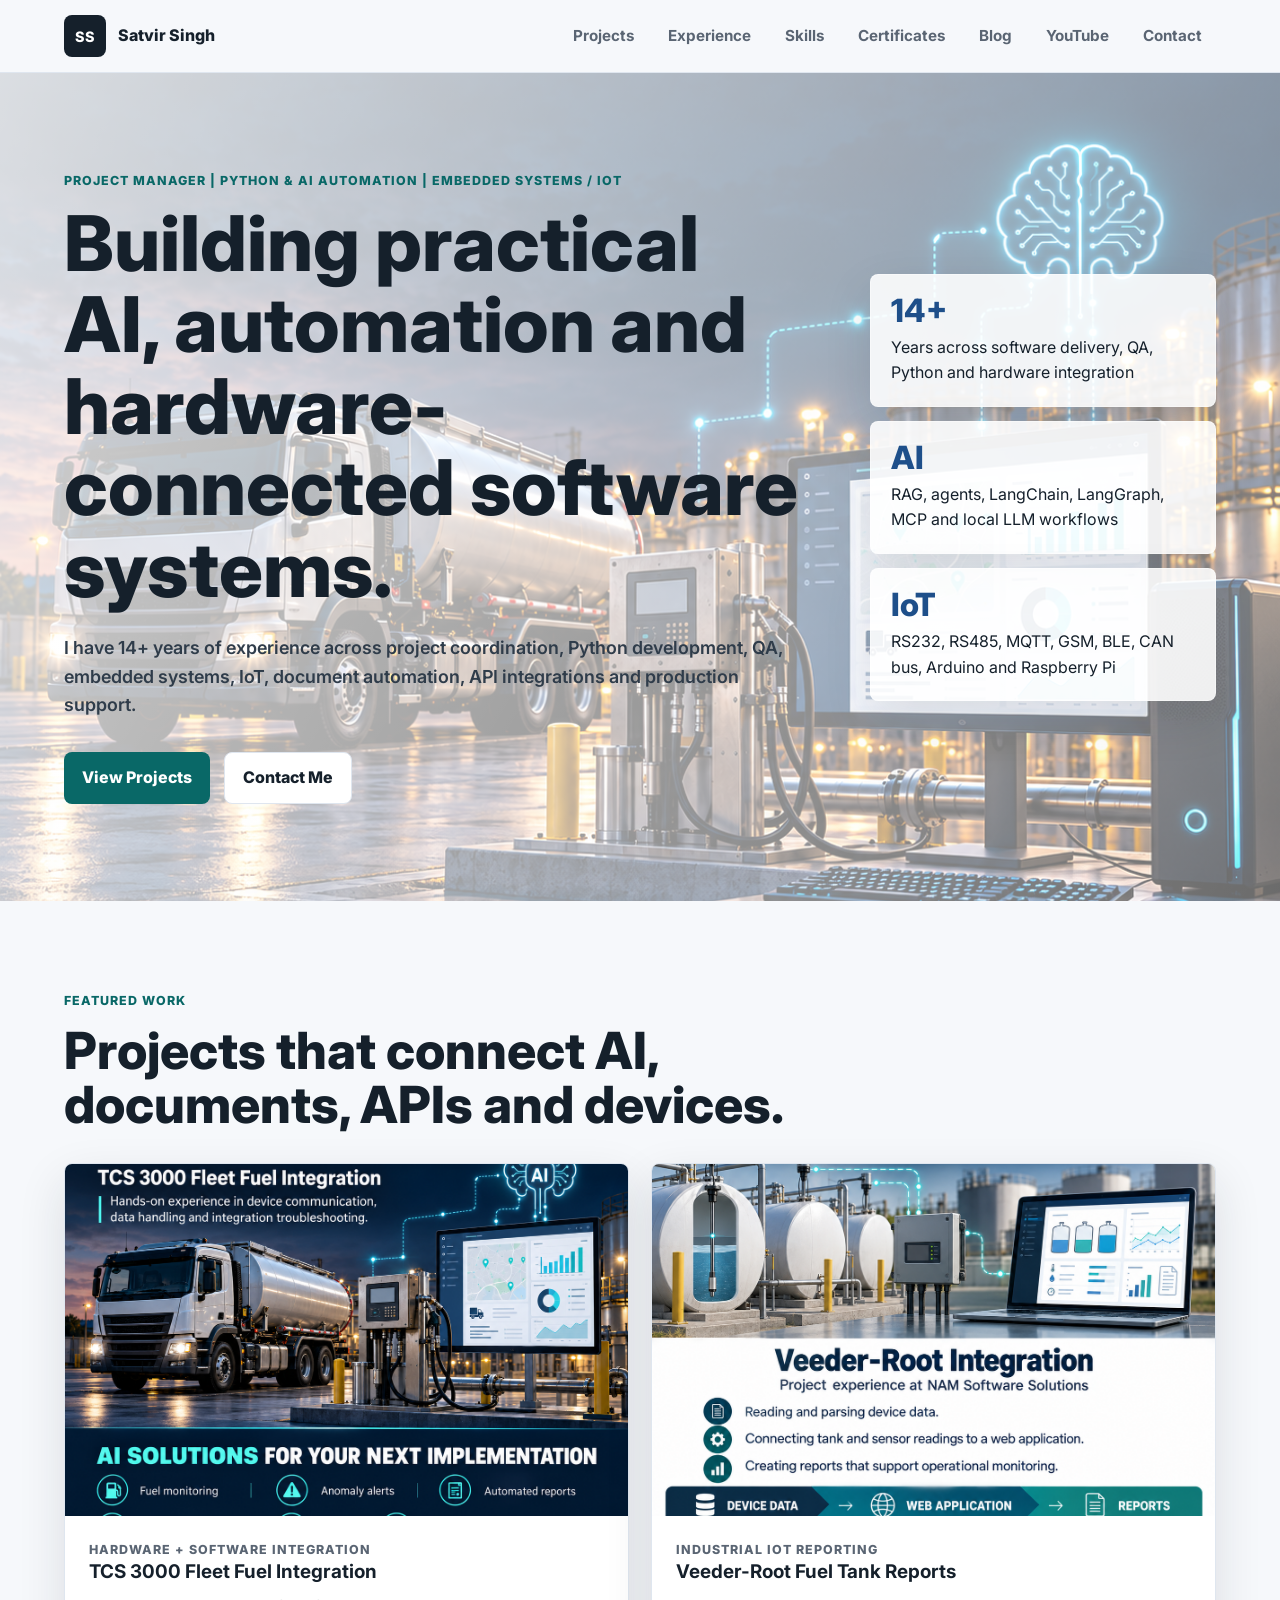
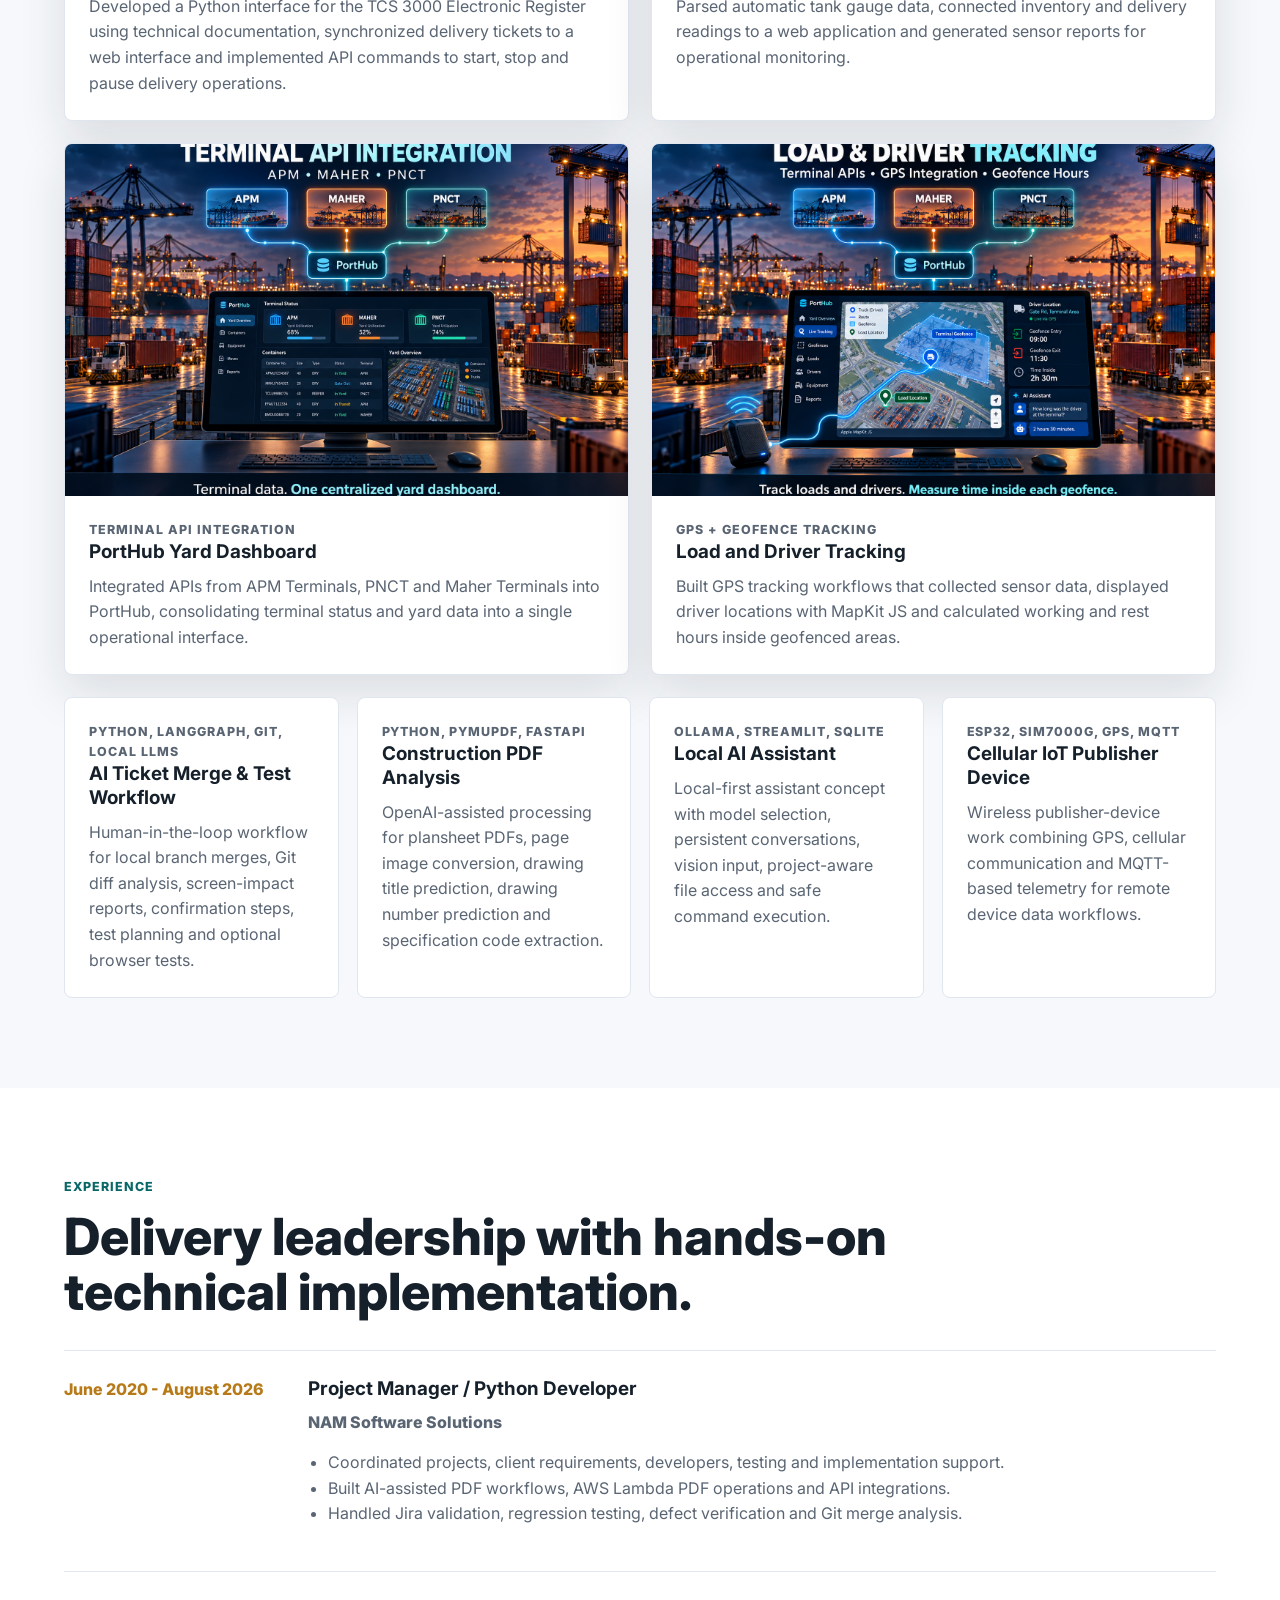
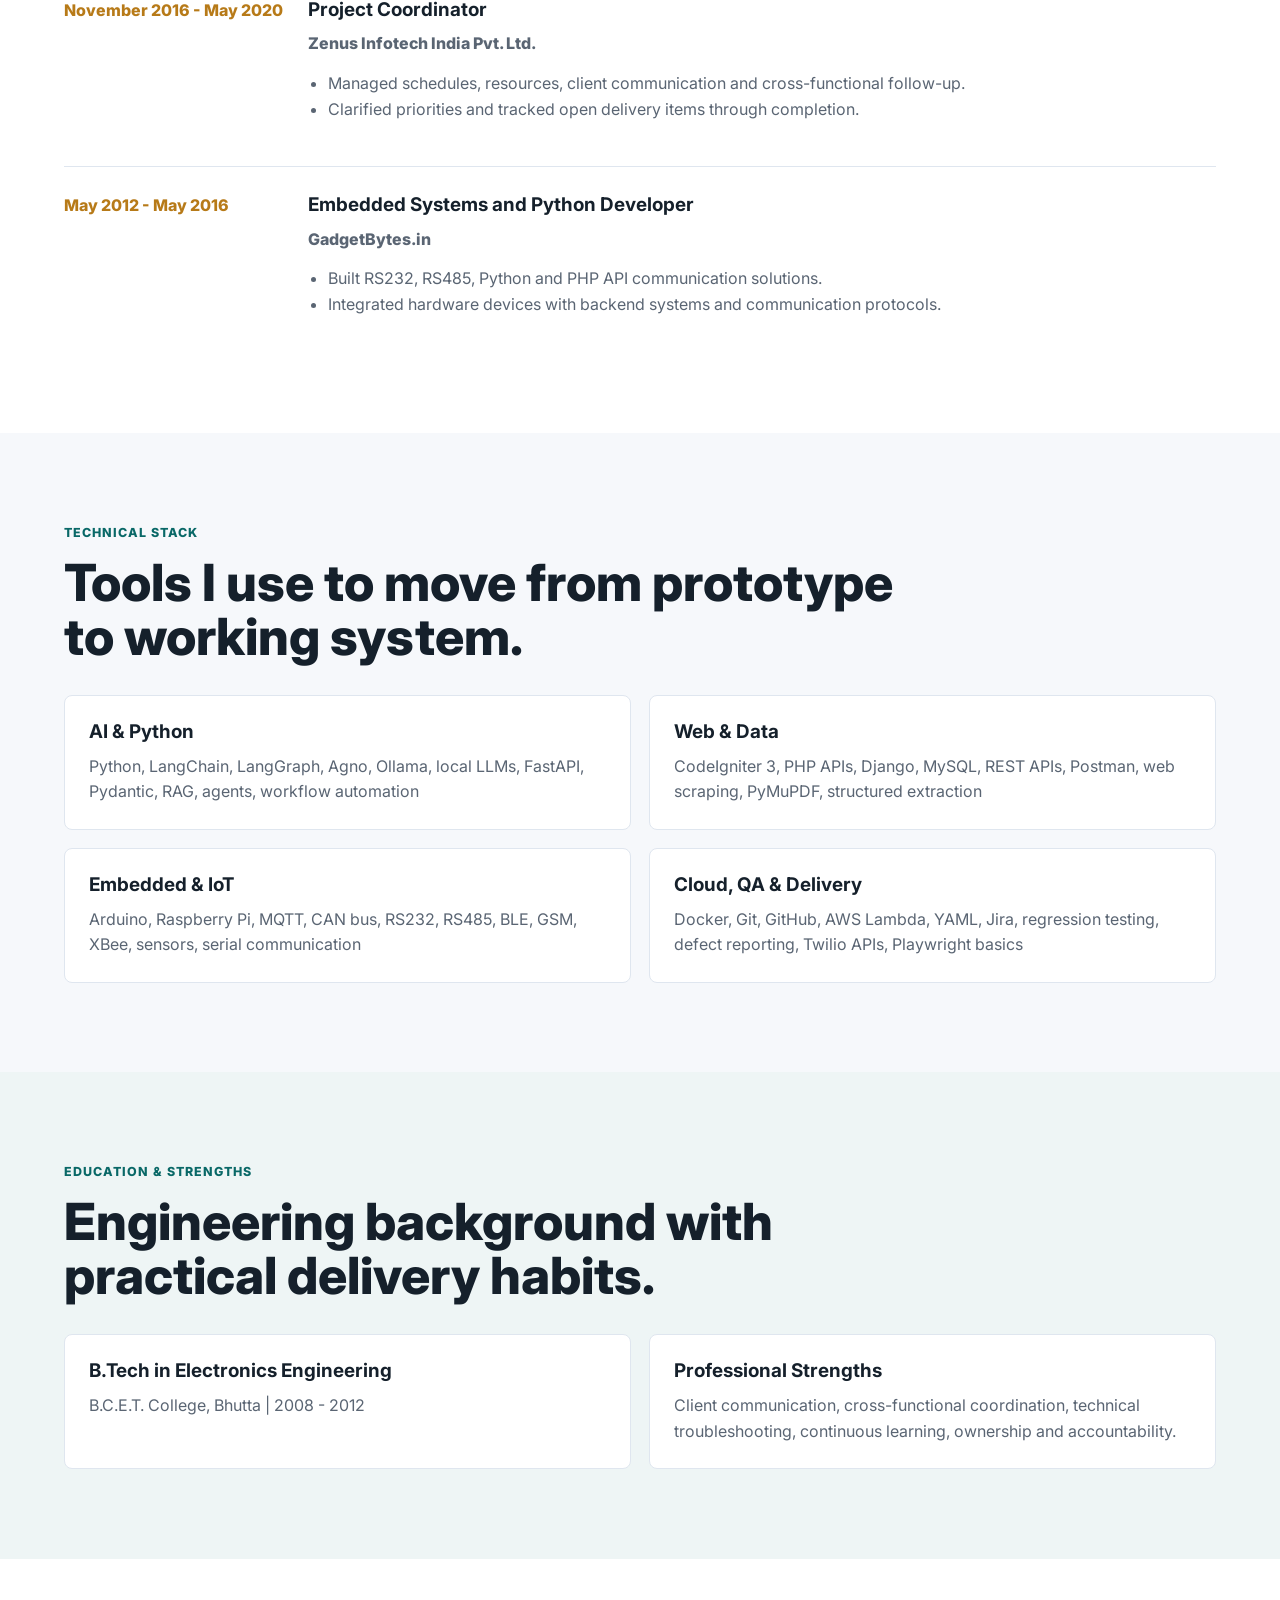
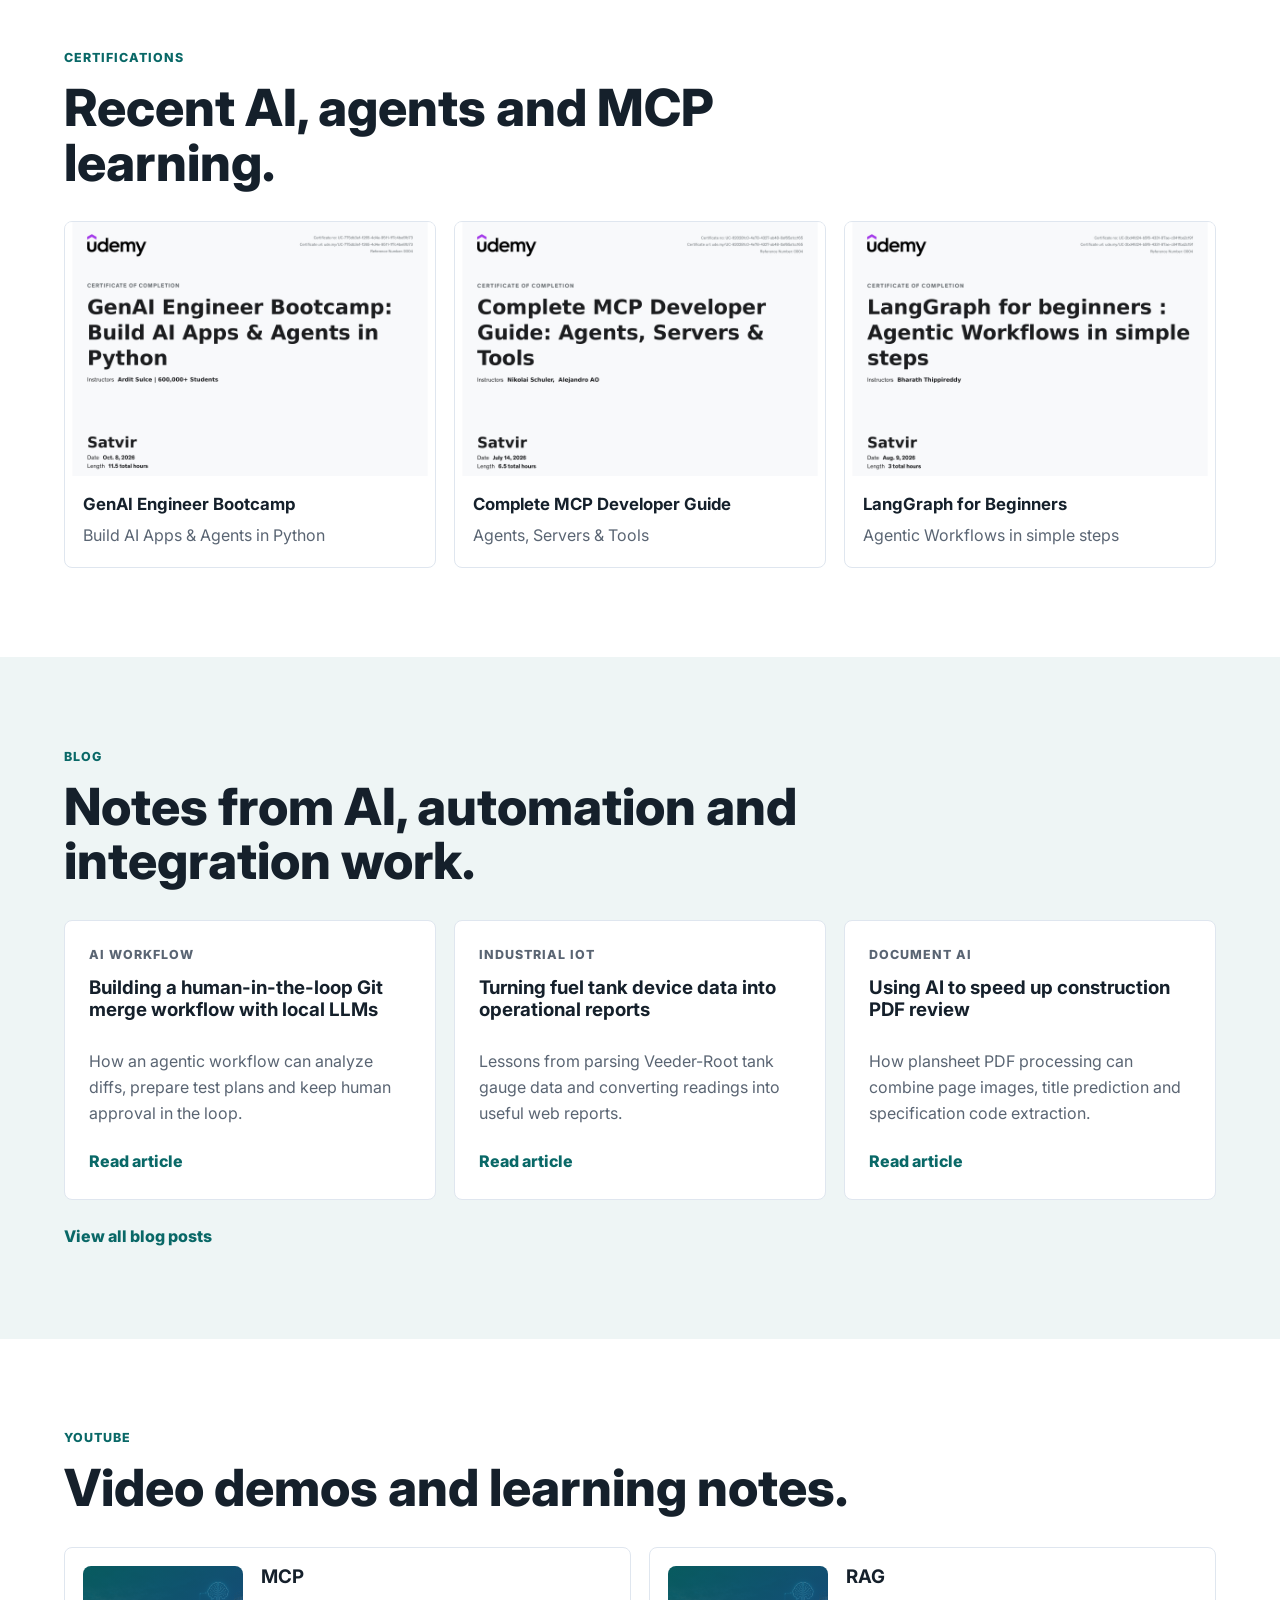
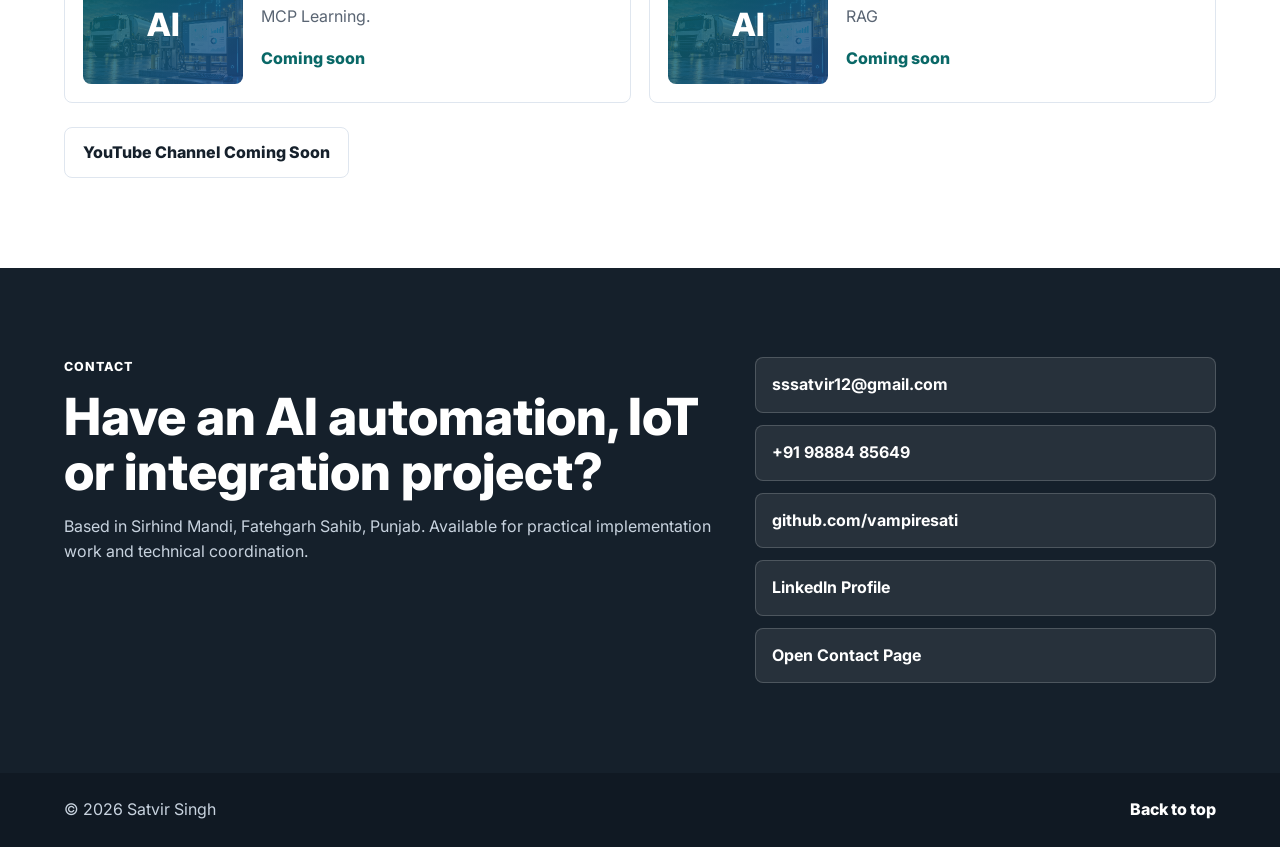
==== portfolio/index.html @ 60f808ca "Add dedicated contact page" ====
<!doctype html>
<html lang="en">
  <head>
    <meta charset="utf-8">
    <meta name="viewport" content="width=device-width, initial-scale=1">
    <meta name="description" content="Satvir Singh portfolio - Python, AI automation, embedded systems, IoT, RAG, agents and project delivery.">
    <title>Satvir Singh | Python, AI Automation & IoT</title>
    <link rel="preconnect" href="https://fonts.googleapis.com">
    <link rel="preconnect" href="https://fonts.gstatic.com" crossorigin>
    <link href="https://fonts.googleapis.com/css2?family=Inter:wght@400;500;600;700;800&display=swap" rel="stylesheet">
    <link rel="stylesheet" href="styles.css">
  </head>
  <body>
    <header class="site-header">
      <a class="brand" href="#top" aria-label="Satvir Singh home">
        <span class="brand-mark">SS</span>
        <span>Satvir Singh</span>
      </a>
      <button class="menu-button" type="button" aria-label="Open navigation" aria-expanded="false">
        <span></span>
        <span></span>
        <span></span>
      </button>
      <nav class="site-nav" aria-label="Primary navigation">
        <a href="#projects">Projects</a>
        <a href="#experience">Experience</a>
        <a href="#skills">Skills</a>
        <a href="#certificates">Certificates</a>
        <a href="#blog">Blog</a>
        <a href="#youtube">YouTube</a>
        <a href="contact/">Contact</a>
      </nav>
    </header>

    <main id="top">
      <section class="hero">
        <div class="hero-content">
          <p class="eyebrow">Project Manager | Python & AI Automation | Embedded Systems / IoT</p>
          <h1>Building practical AI, automation and hardware-connected software systems.</h1>
          <p class="hero-copy">
            I have 14+ years of experience across project coordination, Python development,
            QA, embedded systems, IoT, document automation, API integrations and production support.
          </p>
          <div class="hero-actions">
            <a class="button primary" href="#projects">View Projects</a>
            <a class="button secondary" href="contact/">Contact Me</a>
          </div>
        </div>
        <aside class="hero-panel" aria-label="Profile highlights">
          <div>
            <span class="metric">14+</span>
            <span>Years across software delivery, QA, Python and hardware integration</span>
          </div>
          <div>
            <span class="metric">AI</span>
            <span>RAG, agents, LangChain, LangGraph, MCP and local LLM workflows</span>
          </div>
          <div>
            <span class="metric">IoT</span>
            <span>RS232, RS485, MQTT, GSM, BLE, CAN bus, Arduino and Raspberry Pi</span>
          </div>
        </aside>
      </section>

      <section class="section" id="projects">
        <div class="section-heading">
          <p class="eyebrow">Featured Work</p>
          <h2>Projects that connect AI, documents, APIs and devices.</h2>
        </div>

        <div class="project-showcase">
          <article class="project-feature">
            <img src="../2118e1c7-e6ed-42b6-a9b7-cc263b6e3d0d.png" alt="Fuel truck, TCS 3000 device and AI dashboard">
            <div class="project-body">
              <p class="tag">Hardware + Software Integration</p>
              <h3>TCS 3000 Fleet Fuel Integration</h3>
              <p>
                Developed a Python interface for the TCS 3000 Electronic Register using technical
                documentation, synchronized delivery tickets to a web interface and implemented
                API commands to start, stop and pause delivery operations.
              </p>
            </div>
          </article>

          <article class="project-feature">
            <img src="../Fuel%20Tank%20Data%20to%20Reports.png" alt="Fuel tank reporting dashboard">
            <div class="project-body">
              <p class="tag">Industrial IoT Reporting</p>
              <h3>Veeder-Root Fuel Tank Reports</h3>
              <p>
                Parsed automatic tank gauge data, connected inventory and delivery readings to a web
                application and generated sensor reports for operational monitoring.
              </p>
            </div>
          </article>

          <article class="project-feature">
            <img src="../yardimplementation.png" alt="PortHub terminal API integration dashboard">
            <div class="project-body">
              <p class="tag">Terminal API Integration</p>
              <h3>PortHub Yard Dashboard</h3>
              <p>
                Integrated APIs from APM Terminals, PNCT and Maher Terminals into PortHub,
                consolidating terminal status and yard data into a single operational interface.
              </p>
            </div>
          </article>

          <article class="project-feature">
            <img src="../GPS%20and%20geofence%20tracking.png" alt="Load and driver GPS geofence tracking dashboard">
            <div class="project-body">
              <p class="tag">GPS + Geofence Tracking</p>
              <h3>Load and Driver Tracking</h3>
              <p>
                Built GPS tracking workflows that collected sensor data, displayed driver locations
                with MapKit JS and calculated working and rest hours inside geofenced areas.
              </p>
            </div>
          </article>
        </div>

        <div class="project-grid">
          <article class="project-card">
            <p class="tag">Python, LangGraph, Git, local LLMs</p>
            <h3>AI Ticket Merge & Test Workflow</h3>
            <p>
              Human-in-the-loop workflow for local branch merges, Git diff analysis, screen-impact
              reports, confirmation steps, test planning and optional browser tests.
            </p>
          </article>
          <article class="project-card">
            <p class="tag">Python, PyMuPDF, FastAPI</p>
            <h3>Construction PDF Analysis</h3>
            <p>
              OpenAI-assisted processing for plansheet PDFs, page image conversion, drawing title
              prediction, drawing number prediction and specification code extraction.
            </p>
          </article>
          <article class="project-card">
            <p class="tag">Ollama, Streamlit, SQLite</p>
            <h3>Local AI Assistant</h3>
            <p>
              Local-first assistant concept with model selection, persistent conversations,
              vision input, project-aware file access and safe command execution.
            </p>
          </article>
          <article class="project-card">
            <p class="tag">ESP32, SIM7000G, GPS, MQTT</p>
            <h3>Cellular IoT Publisher Device</h3>
            <p>
              Wireless publisher-device work combining GPS, cellular communication and MQTT-based
              telemetry for remote device data workflows.
            </p>
          </article>
        </div>
      </section>

      <section class="section split-section" id="experience">
        <div class="section-heading">
          <p class="eyebrow">Experience</p>
          <h2>Delivery leadership with hands-on technical implementation.</h2>
        </div>
        <div class="timeline">
          <article class="timeline-item">
            <div class="timeline-date">June 2020 - August 2026</div>
            <div>
              <h3>Project Manager / Python Developer</h3>
              <p class="company">NAM Software Solutions</p>
              <ul>
                <li>Coordinated projects, client requirements, developers, testing and implementation support.</li>
                <li>Built AI-assisted PDF workflows, AWS Lambda PDF operations and API integrations.</li>
                <li>Handled Jira validation, regression testing, defect verification and Git merge analysis.</li>
              </ul>
            </div>
          </article>
          <article class="timeline-item">
            <div class="timeline-date">November 2016 - May 2020</div>
            <div>
              <h3>Project Coordinator</h3>
              <p class="company">Zenus Infotech India Pvt. Ltd.</p>
              <ul>
                <li>Managed schedules, resources, client communication and cross-functional follow-up.</li>
                <li>Clarified priorities and tracked open delivery items through completion.</li>
              </ul>
            </div>
          </article>
          <article class="timeline-item">
            <div class="timeline-date">May 2012 - May 2016</div>
            <div>
              <h3>Embedded Systems and Python Developer</h3>
              <p class="company">GadgetBytes.in</p>
              <ul>
                <li>Built RS232, RS485, Python and PHP API communication solutions.</li>
                <li>Integrated hardware devices with backend systems and communication protocols.</li>
              </ul>
            </div>
          </article>
        </div>
      </section>

      <section class="section" id="skills">
        <div class="section-heading">
          <p class="eyebrow">Technical Stack</p>
          <h2>Tools I use to move from prototype to working system.</h2>
        </div>
        <div class="skills-grid">
          <div class="skill-group">
            <h3>AI & Python</h3>
            <p>Python, LangChain, LangGraph, Agno, Ollama, local LLMs, FastAPI, Pydantic, RAG, agents, workflow automation</p>
          </div>
          <div class="skill-group">
            <h3>Web & Data</h3>
            <p>CodeIgniter 3, PHP APIs, Django, MySQL, REST APIs, Postman, web scraping, PyMuPDF, structured extraction</p>
          </div>
          <div class="skill-group">
            <h3>Embedded & IoT</h3>
            <p>Arduino, Raspberry Pi, MQTT, CAN bus, RS232, RS485, BLE, GSM, XBee, sensors, serial communication</p>
          </div>
          <div class="skill-group">
            <h3>Cloud, QA & Delivery</h3>
            <p>Docker, Git, GitHub, AWS Lambda, YAML, Jira, regression testing, defect reporting, Twilio APIs, Playwright basics</p>
          </div>
        </div>
      </section>

      <section class="section education-section">
        <div class="section-heading">
          <p class="eyebrow">Education & Strengths</p>
          <h2>Engineering background with practical delivery habits.</h2>
        </div>
        <div class="education-grid">
          <article>
            <h3>B.Tech in Electronics Engineering</h3>
            <p>B.C.E.T. College, Bhutta | 2008 - 2012</p>
          </article>
          <article>
            <h3>Professional Strengths</h3>
            <p>Client communication, cross-functional coordination, technical troubleshooting, continuous learning, ownership and accountability.</p>
          </article>
        </div>
      </section>

      <section class="section certificates-section" id="certificates">
        <div class="section-heading">
          <p class="eyebrow">Certifications</p>
          <h2>Recent AI, agents and MCP learning.</h2>
        </div>
        <div class="certificate-grid">
          <article class="certificate-card">
            <a href="../mycertificates/UC-775db3ef-1265-4d4e-9511-1f7c4be6fb73.pdf" target="_blank" rel="noreferrer">
              <img src="../mycertificates/UC-775db3ef-1265-4d4e-9511-1f7c4be6fb73.jpg" alt="Udemy certificate for GenAI Engineer Bootcamp">
            </a>
            <div>
              <h3>GenAI Engineer Bootcamp</h3>
              <p>Build AI Apps & Agents in Python</p>
            </div>
          </article>
          <article class="certificate-card">
            <a href="../mycertificates/UC-620281c0-4e78-4327-ab48-0af65a1cc165.pdf" target="_blank" rel="noreferrer">
              <img src="../mycertificates/UC-620281c0-4e78-4327-ab48-0af65a1cc165.jpg" alt="Udemy certificate for Complete MCP Developer Guide">
            </a>
            <div>
              <h3>Complete MCP Developer Guide</h3>
              <p>Agents, Servers & Tools</p>
            </div>
          </article>
          <article class="certificate-card">
            <a href="../mycertificates/UC-2bd4fd24-b5f6-4331-87ae-c8411ba2c19f.pdf" target="_blank" rel="noreferrer">
              <img src="../mycertificates/UC-2bd4fd24-b5f6-4331-87ae-c8411ba2c19f.jpg" alt="Udemy certificate for LangGraph beginners">
            </a>
            <div>
              <h3>LangGraph for Beginners</h3>
              <p>Agentic Workflows in simple steps</p>
            </div>
          </article>
        </div>
      </section>

      <section class="section blog-section" id="blog">
        <div class="section-heading">
          <p class="eyebrow">Blog</p>
          <h2>Notes from AI, automation and integration work.</h2>
        </div>
        <div class="blog-grid">
          <article class="blog-card">
            <p class="tag">AI Workflow</p>
            <h3>Building a human-in-the-loop Git merge workflow with local LLMs</h3>
            <p>How an agentic workflow can analyze diffs, prepare test plans and keep human approval in the loop.</p>
            <a href="blog/posts/ai-ticket-merge-workflow.html">Read article</a>
          </article>
          <article class="blog-card">
            <p class="tag">Industrial IoT</p>
            <h3>Turning fuel tank device data into operational reports</h3>
            <p>Lessons from parsing Veeder-Root tank gauge data and converting readings into useful web reports.</p>
            <a href="blog/posts/fuel-tank-data-reports.html">Read article</a>
          </article>
          <article class="blog-card">
            <p class="tag">Document AI</p>
            <h3>Using AI to speed up construction PDF review</h3>
            <p>How plansheet PDF processing can combine page images, title prediction and specification code extraction.</p>
            <a href="blog/posts/construction-pdf-analysis.html">Read article</a>
          </article>
        </div>
        <a class="text-link" href="blog/">View all blog posts</a>
      </section>

      <section class="section youtube-section" id="youtube">
        <div class="section-heading">
          <p class="eyebrow">YouTube</p>
          <h2>Video demos and learning notes.</h2>
        </div>
        <div class="video-grid">
          <article class="video-card">
            <div class="video-thumb">
              <span>AI</span>
            </div>
            <div>
              <h3>MCP</h3>
              <p>MCP Learning.</p>
              <a href="#" aria-label="Video link coming soon">Coming soon</a>
            </div>
          </article>
          <article class="video-card">
            <div class="video-thumb">
              <span>AI</span>
            </div>
            <div>
              <h3>RAG</h3>
              <p>RAG </p>
              <a href="#" aria-label="Video link coming soon">Coming soon</a>
            </div>
          </article>
        </div>
        <a class="button secondary channel-button" href="#" aria-label="YouTube channel link coming soon">YouTube Channel Coming Soon</a>
      </section>

      <section class="contact-section" id="contact">
        <div>
          <p class="eyebrow">Contact</p>
          <h2>Have an AI automation, IoT or integration project?</h2>
          <p>Based in Sirhind Mandi, Fatehgarh Sahib, Punjab. Available for practical implementation work and technical coordination.</p>
        </div>
        <div class="contact-links">
          <a href="mailto:sssatvir12@gmail.com">sssatvir12@gmail.com</a>
          <a href="tel:+919888485649">+91 98884 85649</a>
          <a href="https://github.com/vampiresati" target="_blank" rel="noreferrer">github.com/vampiresati</a>
          <a href="https://www.linkedin.com/in/satvir-singh-95101222a" target="_blank" rel="noreferrer">LinkedIn Profile</a>
          <a href="contact/">Open Contact Page</a>
        </div>
      </section>
    </main>

    <footer class="site-footer">
      <span>© 2026 Satvir Singh</span>
      <a href="#top">Back to top</a>
    </footer>

    <script src="script.js"></script>
  </body>
</html>
---- portfolio/styles.css ----
:root {
  color-scheme: light;
  --ink: #15202b;
  --muted: #5a6573;
  --line: #dfe6ef;
  --paper: #f6f8fb;
  --white: #ffffff;
  --teal: #0f8f8c;
  --teal-dark: #096867;
  --gold: #b77a18;
  --blue: #1e4f8a;
  --shadow: 0 18px 48px rgba(21, 32, 43, 0.12);
}

* {
  box-sizing: border-box;
}

html {
  scroll-behavior: smooth;
}

body {
  margin: 0;
  background: var(--paper);
  color: var(--ink);
  font-family: Inter, system-ui, -apple-system, BlinkMacSystemFont, "Segoe UI", sans-serif;
  line-height: 1.6;
}

a {
  color: inherit;
}

img {
  display: block;
  max-width: 100%;
}

.site-header {
  position: sticky;
  top: 0;
  z-index: 10;
  display: flex;
  align-items: center;
  justify-content: space-between;
  gap: 24px;
  min-height: 72px;
  padding: 14px clamp(20px, 5vw, 72px);
  background: rgba(246, 248, 251, 0.94);
  border-bottom: 1px solid var(--line);
  backdrop-filter: blur(16px);
}

.brand {
  display: inline-flex;
  align-items: center;
  gap: 12px;
  color: var(--ink);
  font-weight: 800;
  text-decoration: none;
}

.brand-mark {
  display: grid;
  width: 42px;
  height: 42px;
  place-items: center;
  border-radius: 8px;
  background: var(--ink);
  color: var(--white);
  font-size: 0.9rem;
  letter-spacing: 0;
}

.site-nav {
  display: flex;
  align-items: center;
  gap: 6px;
}

.site-nav a {
  padding: 10px 14px;
  border-radius: 7px;
  color: var(--muted);
  font-size: 0.95rem;
  font-weight: 700;
  text-decoration: none;
}

.site-nav a:hover,
.site-nav a:focus-visible {
  background: var(--white);
  color: var(--teal-dark);
  outline: none;
}

.menu-button {
  display: none;
  width: 42px;
  height: 42px;
  border: 1px solid var(--line);
  border-radius: 8px;
  background: var(--white);
}

.menu-button span {
  display: block;
  width: 18px;
  height: 2px;
  margin: 4px auto;
  background: var(--ink);
}

.hero {
  display: grid;
  grid-template-columns: minmax(0, 1.5fr) minmax(300px, 0.7fr);
  gap: clamp(28px, 5vw, 72px);
  align-items: center;
  min-height: calc(100vh - 72px);
  padding: clamp(44px, 8vw, 92px) clamp(20px, 5vw, 72px);
  background:
    linear-gradient(120deg, rgba(255, 255, 255, 0.86), rgba(255, 255, 255, 0.42)),
    url("../hero-fuel-ai.png") center / cover;
}

.hero-content {
  max-width: 850px;
}

.eyebrow,
.tag {
  margin: 0 0 12px;
  color: var(--teal-dark);
  font-size: 0.78rem;
  font-weight: 800;
  letter-spacing: 0.08em;
  text-transform: uppercase;
}

.hero h1,
.section-heading h2,
.contact-section h2 {
  margin: 0;
  color: var(--ink);
  font-weight: 800;
  line-height: 1.06;
}

.hero h1 {
  max-width: 900px;
  font-size: clamp(2.35rem, 6vw, 5.8rem);
}

.hero-copy {
  max-width: 720px;
  margin: 24px 0 0;
  color: #2f3c4a;
  font-size: clamp(1.05rem, 1.4vw, 1.3rem);
  font-weight: 600;
}

.hero-actions {
  display: flex;
  flex-wrap: wrap;
  gap: 14px;
  margin-top: 32px;
}

.button {
  display: inline-flex;
  min-height: 48px;
  align-items: center;
  justify-content: center;
  padding: 12px 18px;
  border-radius: 8px;
  font-weight: 800;
  text-decoration: none;
}

.button.primary {
  background: var(--teal-dark);
  color: var(--white);
}

.button.secondary {
  background: var(--white);
  color: var(--ink);
  border: 1px solid var(--line);
}

.hero-panel {
  display: grid;
  gap: 14px;
}

.hero-panel div {
  padding: 20px;
  border: 1px solid rgba(255, 255, 255, 0.38);
  border-radius: 8px;
  background: rgba(255, 255, 255, 0.88);
  box-shadow: var(--shadow);
}

.metric {
  display: block;
  margin-bottom: 8px;
  color: var(--blue);
  font-size: 2rem;
  font-weight: 800;
  line-height: 1;
}

.section {
  padding: clamp(56px, 7vw, 96px) clamp(20px, 5vw, 72px);
}

.section-heading {
  max-width: 860px;
  margin-bottom: 32px;
}

.section-heading h2,
.contact-section h2 {
  font-size: clamp(2rem, 4vw, 3.5rem);
}

.project-showcase {
  display: grid;
  grid-template-columns: repeat(2, minmax(0, 1fr));
  gap: 22px;
}

.project-feature,
.project-card,
.skill-group,
.education-grid article,
.certificate-card,
.blog-card,
.video-card {
  border: 1px solid var(--line);
  border-radius: 8px;
  background: var(--white);
}

.project-feature {
  overflow: hidden;
  box-shadow: var(--shadow);
}

.project-feature img {
  width: 100%;
  aspect-ratio: 16 / 10;
  object-fit: cover;
}

.project-body,
.project-card,
.skill-group,
.education-grid article {
  padding: 24px;
}

.project-body h3,
.project-card h3,
.skill-group h3,
.timeline-item h3,
.education-grid h3 {
  margin: 0 0 10px;
  color: var(--ink);
  font-size: 1.18rem;
  line-height: 1.25;
}

.project-body p,
.project-card p,
.skill-group p,
.education-grid p,
.timeline-item p {
  margin: 0;
  color: var(--muted);
}

.project-grid,
.skills-grid,
.education-grid,
.certificate-grid,
.blog-grid,
.video-grid {
  display: grid;
  grid-template-columns: repeat(4, minmax(0, 1fr));
  gap: 18px;
  margin-top: 22px;
}

.project-card {
  min-height: 260px;
}

.split-section {
  background: var(--white);
}

.timeline {
  display: grid;
  gap: 18px;
}

.timeline-item {
  display: grid;
  grid-template-columns: 220px minmax(0, 1fr);
  gap: 24px;
  padding: 26px 0;
  border-top: 1px solid var(--line);
}

.timeline-date {
  color: var(--gold);
  font-weight: 800;
}

.company {
  color: var(--teal-dark);
  font-weight: 800;
}

.timeline ul {
  margin: 14px 0 0;
  padding-left: 20px;
  color: var(--muted);
}

.skills-grid {
  grid-template-columns: repeat(2, minmax(0, 1fr));
}

.education-section {
  background: #eef5f5;
}

.education-grid {
  grid-template-columns: repeat(2, minmax(0, 1fr));
}

.certificates-section {
  background: var(--white);
}

.certificate-grid {
  grid-template-columns: repeat(3, minmax(0, 1fr));
}

.certificate-card {
  overflow: hidden;
}

.certificate-card a {
  display: block;
  background: #f0f2f5;
}

.certificate-card img {
  width: 100%;
  aspect-ratio: 16 / 11;
  object-fit: cover;
  object-position: left center;
}

.certificate-card div {
  padding: 18px;
}

.certificate-card h3 {
  margin: 0 0 8px;
  font-size: 1.05rem;
  line-height: 1.25;
}

.certificate-card p {
  margin: 0;
  color: var(--muted);
}

.blog-section {
  background: #eef5f5;
}

.blog-grid {
  grid-template-columns: repeat(3, minmax(0, 1fr));
}

.blog-card {
  display: flex;
  min-height: 280px;
  flex-direction: column;
  padding: 24px;
}

.blog-card h3,
.video-card h3,
.article-body h1,
.article-body h2 {
  margin: 0 0 12px;
  line-height: 1.2;
}

.blog-card p,
.video-card p,
.article-body p,
.article-body li {
  color: var(--muted);
}

.blog-card a,
.video-card a,
.text-link {
  margin-top: auto;
  color: var(--teal-dark);
  font-weight: 800;
  text-decoration: none;
}

.text-link {
  display: inline-flex;
  margin-top: 24px;
}

.youtube-section {
  background: var(--white);
}

.video-grid {
  grid-template-columns: repeat(2, minmax(0, 1fr));
}

.video-card {
  display: grid;
  grid-template-columns: 160px minmax(0, 1fr);
  gap: 18px;
  padding: 18px;
}

.video-thumb {
  display: grid;
  min-height: 118px;
  place-items: center;
  border-radius: 8px;
  background:
    linear-gradient(135deg, rgba(9, 104, 103, 0.84), rgba(30, 79, 138, 0.82)),
    url("../hero-fuel-ai.png") center / cover;
  color: var(--white);
  font-size: 2rem;
  font-weight: 800;
}

.channel-button {
  margin-top: 24px;
}

.article-page {
  background: var(--white);
}

.article-header {
  padding: 42px clamp(20px, 5vw, 72px);
  border-bottom: 1px solid var(--line);
  background: var(--paper);
}

.article-header a {
  color: var(--teal-dark);
  font-weight: 800;
  text-decoration: none;
}

.article-body {
  max-width: 880px;
  padding: clamp(42px, 6vw, 76px) clamp(20px, 5vw, 72px);
}

.article-body h1 {
  color: var(--ink);
  font-size: clamp(2rem, 4vw, 3.4rem);
}

.article-body h2 {
  margin-top: 34px;
  color: var(--ink);
}

.article-body ul {
  padding-left: 20px;
}

.contact-section {
  display: grid;
  grid-template-columns: minmax(0, 1fr) minmax(280px, 0.7fr);
  gap: 32px;
  align-items: start;
  padding: clamp(56px, 7vw, 96px) clamp(20px, 5vw, 72px);
  background: var(--ink);
  color: var(--white);
}

.contact-section h2,
.contact-section .eyebrow {
  color: var(--white);
}

.contact-section p {
  max-width: 760px;
  color: #c8d3df;
}

.contact-links {
  display: grid;
  gap: 12px;
}

.contact-links a {
  padding: 14px 16px;
  border: 1px solid rgba(255, 255, 255, 0.18);
  border-radius: 8px;
  background: rgba(255, 255, 255, 0.08);
  color: var(--white);
  font-weight: 700;
  text-decoration: none;
  overflow-wrap: anywhere;
}

.contact-page-hero {
  display: grid;
  grid-template-columns: minmax(0, 1fr) minmax(300px, 0.52fr);
  gap: clamp(28px, 5vw, 72px);
  align-items: start;
  padding: clamp(56px, 8vw, 104px) clamp(20px, 5vw, 72px);
  background:
    linear-gradient(120deg, rgba(255, 255, 255, 0.9), rgba(255, 255, 255, 0.56)),
    url("../hero-fuel-ai.png") center / cover;
}

.contact-page-hero h1 {
  max-width: 820px;
  margin: 0;
  font-size: clamp(2.5rem, 6vw, 5.6rem);
  line-height: 1.04;
}

.contact-page-hero p {
  max-width: 760px;
  color: #2f3c4a;
  font-size: 1.12rem;
  font-weight: 600;
}

.contact-note,
.contact-form,
.direct-contact {
  border: 1px solid var(--line);
  border-radius: 8px;
  background: rgba(255, 255, 255, 0.92);
  box-shadow: var(--shadow);
}

.contact-note {
  padding: 24px;
}

.contact-note h2,
.direct-contact h2 {
  margin: 0 0 14px;
}

.contact-note ul {
  margin: 0;
  padding-left: 20px;
  color: var(--muted);
}

.contact-page-grid {
  display: grid;
  grid-template-columns: minmax(0, 1fr) minmax(280px, 0.42fr);
  gap: 24px;
  align-items: start;
  padding: clamp(48px, 6vw, 82px) clamp(20px, 5vw, 72px);
}

.contact-form {
  display: grid;
  gap: 18px;
  padding: 28px;
}

.contact-form label {
  display: grid;
  gap: 8px;
  color: var(--ink);
  font-weight: 800;
}

.contact-form input,
.contact-form select,
.contact-form textarea {
  width: 100%;
  border: 1px solid var(--line);
  border-radius: 8px;
  padding: 13px 14px;
  color: var(--ink);
  font: inherit;
}

.contact-form textarea {
  resize: vertical;
}

.direct-contact {
  display: grid;
  gap: 12px;
  padding: 24px;
}

.direct-contact a {
  padding: 13px 14px;
  border: 1px solid var(--line);
  border-radius: 8px;
  color: var(--teal-dark);
  font-weight: 800;
  text-decoration: none;
  overflow-wrap: anywhere;
}

.direct-contact p {
  margin: 8px 0 0;
  color: var(--muted);
}

.site-footer {
  display: flex;
  align-items: center;
  justify-content: space-between;
  gap: 18px;
  padding: 24px clamp(20px, 5vw, 72px);
  background: #101923;
  color: #c8d3df;
}

.site-footer a {
  color: var(--white);
  font-weight: 800;
  text-decoration: none;
}

@media (max-width: 980px) {
  .hero,
  .contact-section,
  .contact-page-hero,
  .contact-page-grid,
  .project-showcase,
  .timeline-item {
    grid-template-columns: 1fr;
  }

  .project-grid {
    grid-template-columns: repeat(2, minmax(0, 1fr));
  }

  .blog-grid,
  .video-grid {
    grid-template-columns: 1fr;
  }
}

@media (max-width: 720px) {
  .site-header {
    min-height: 66px;
  }

  .menu-button {
    display: block;
  }

  .site-nav {
    position: absolute;
    top: 66px;
    right: 20px;
    left: 20px;
    display: none;
    flex-direction: column;
    align-items: stretch;
    padding: 10px;
    border: 1px solid var(--line);
    border-radius: 8px;
    background: var(--white);
    box-shadow: var(--shadow);
  }

  .site-nav.is-open {
    display: flex;
  }

  .site-nav a {
    color: var(--ink);
  }

  .hero {
    min-height: auto;
    padding-top: 48px;
  }

  .hero h1 {
    font-size: clamp(2.15rem, 13vw, 3.8rem);
  }

  .project-grid,
  .skills-grid,
  .education-grid,
  .certificate-grid,
  .blog-grid,
  .video-grid {
    grid-template-columns: 1fr;
  }

  .video-card {
    grid-template-columns: 1fr;
  }

  .project-card {
    min-height: auto;
  }

  .site-footer {
    flex-direction: column;
    align-items: flex-start;
  }
}
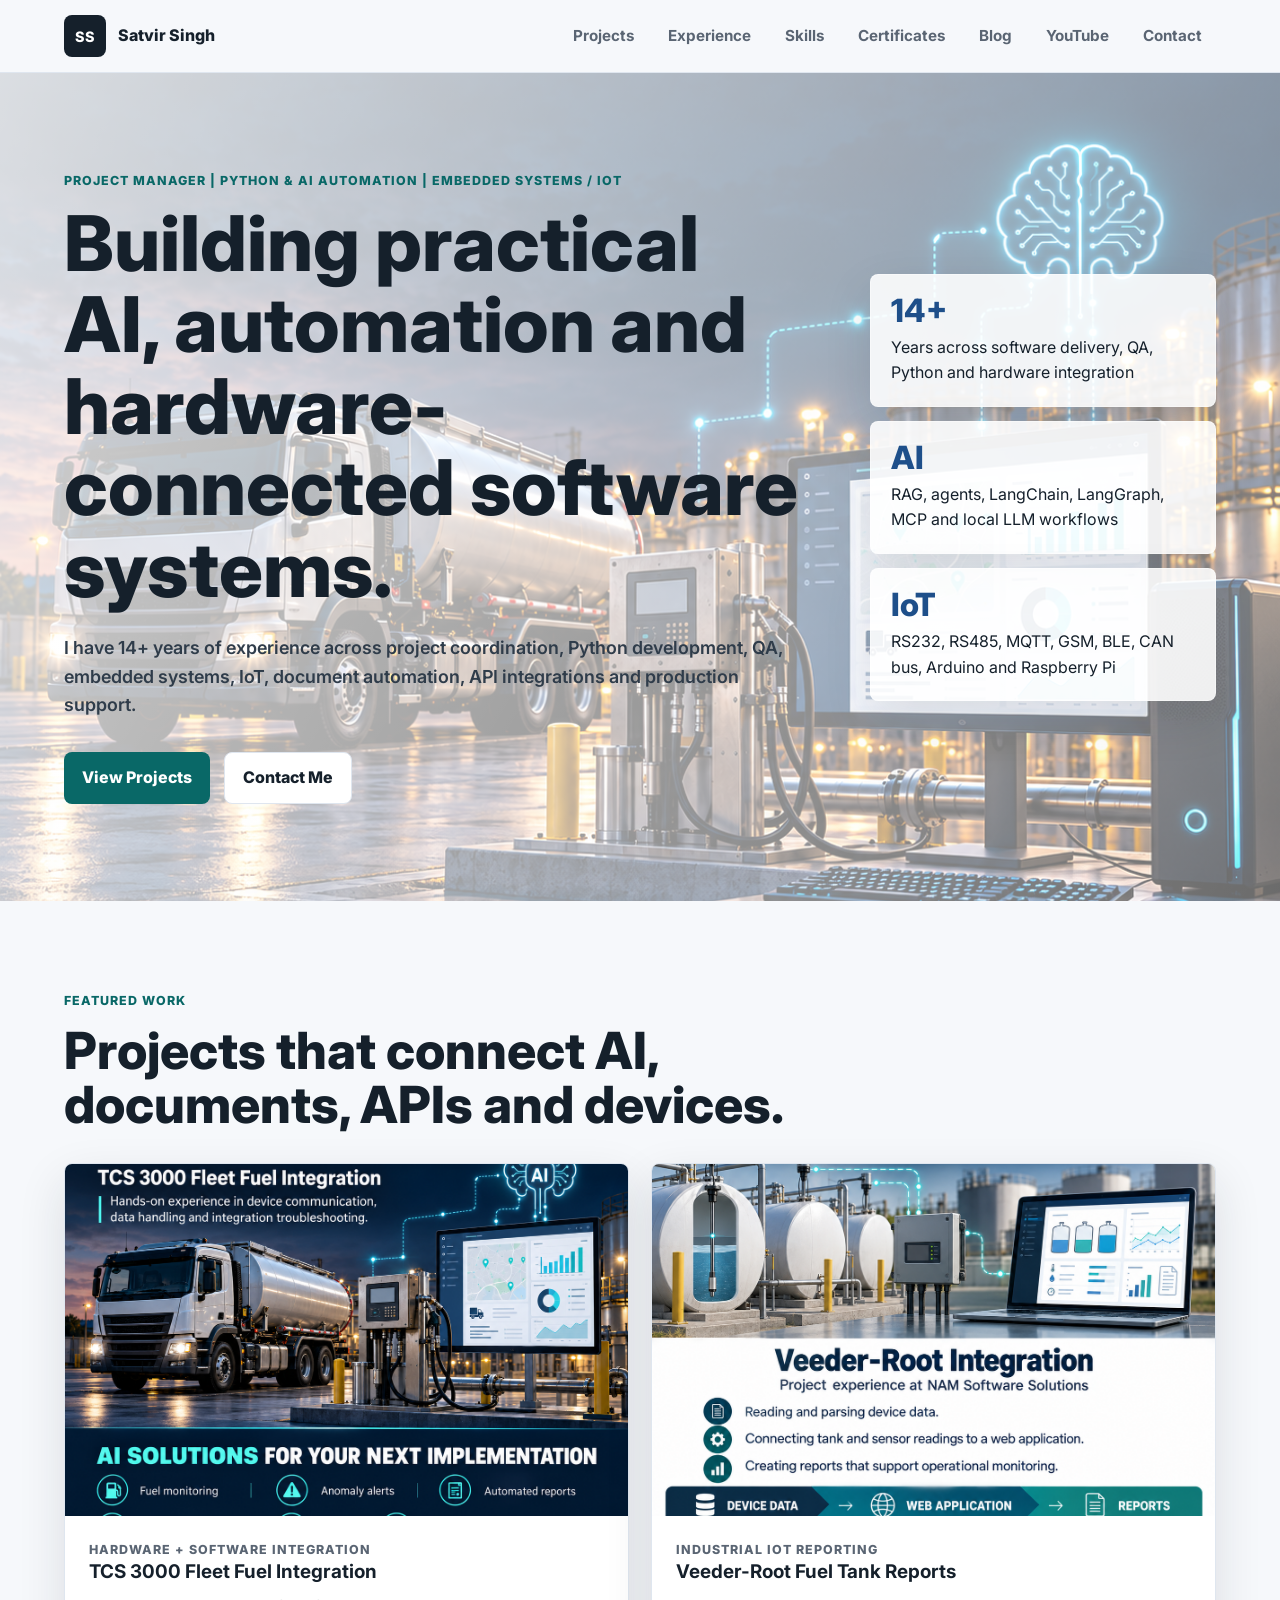
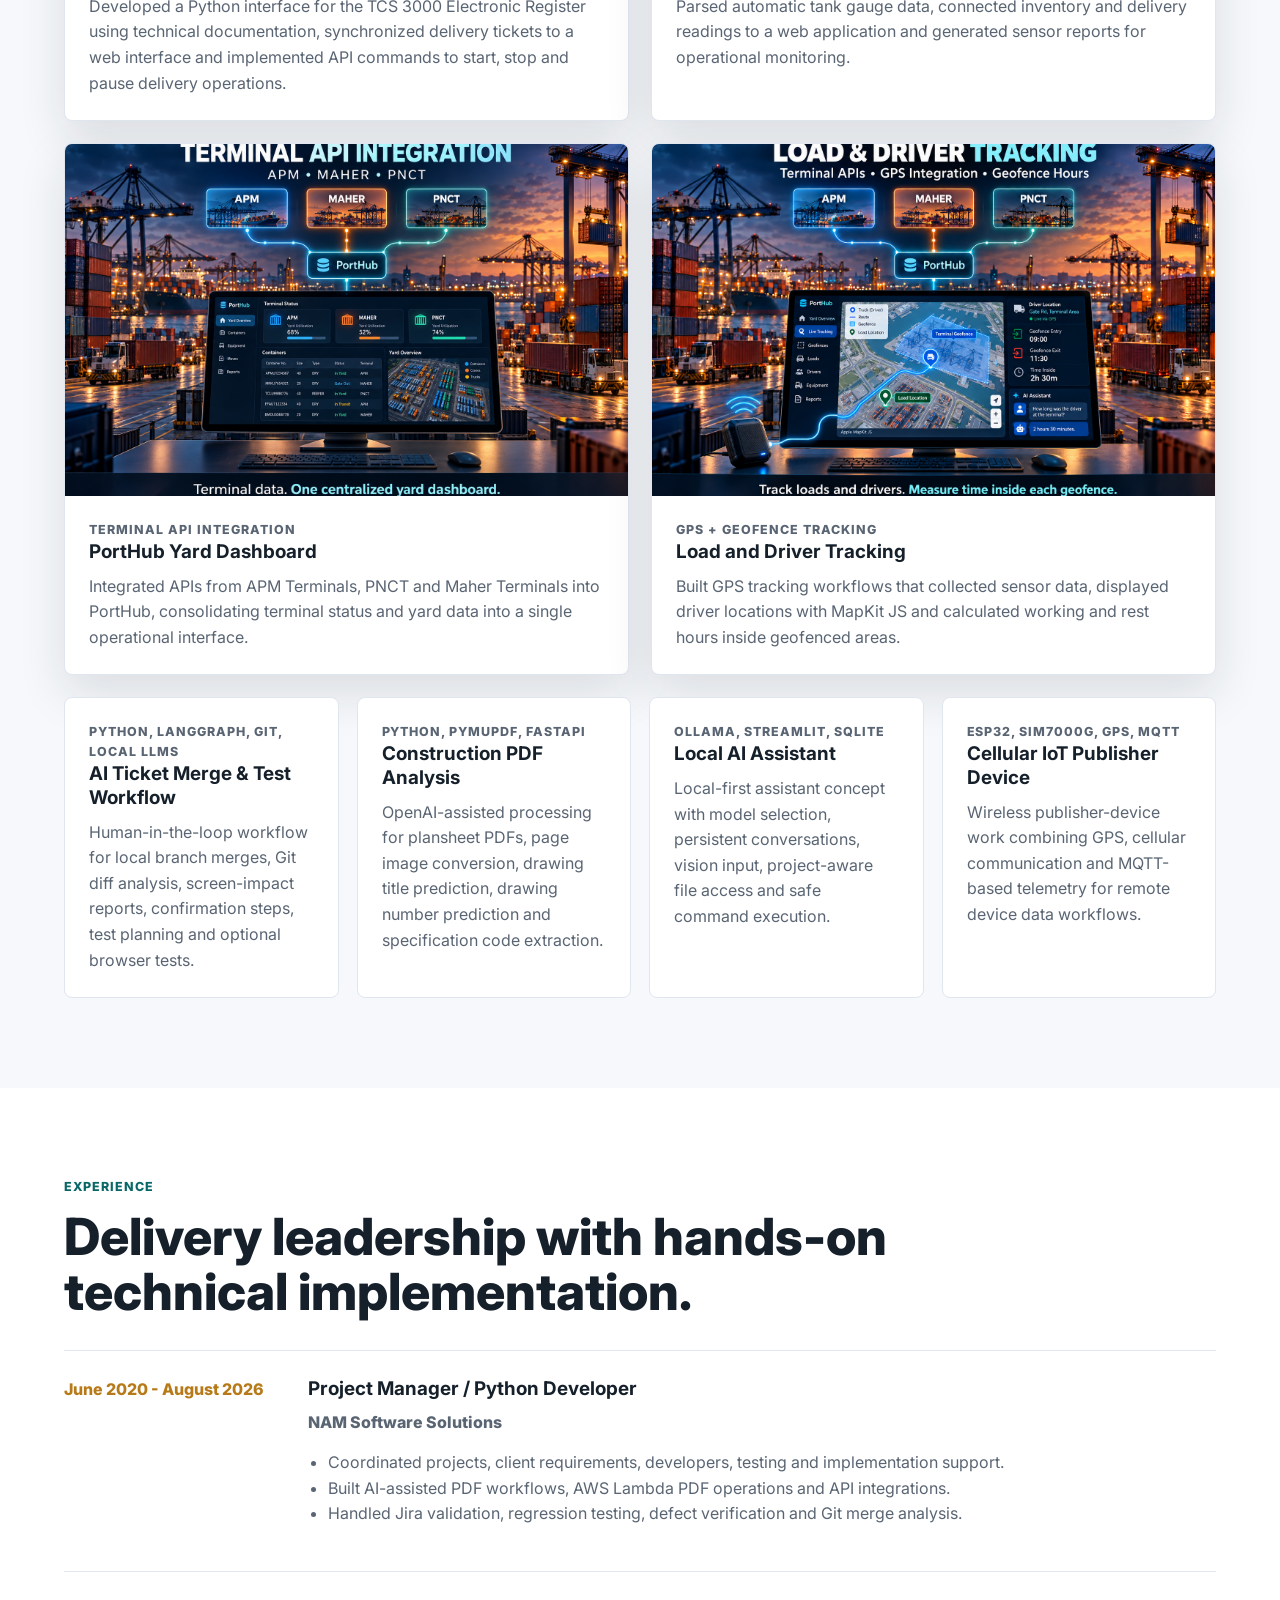
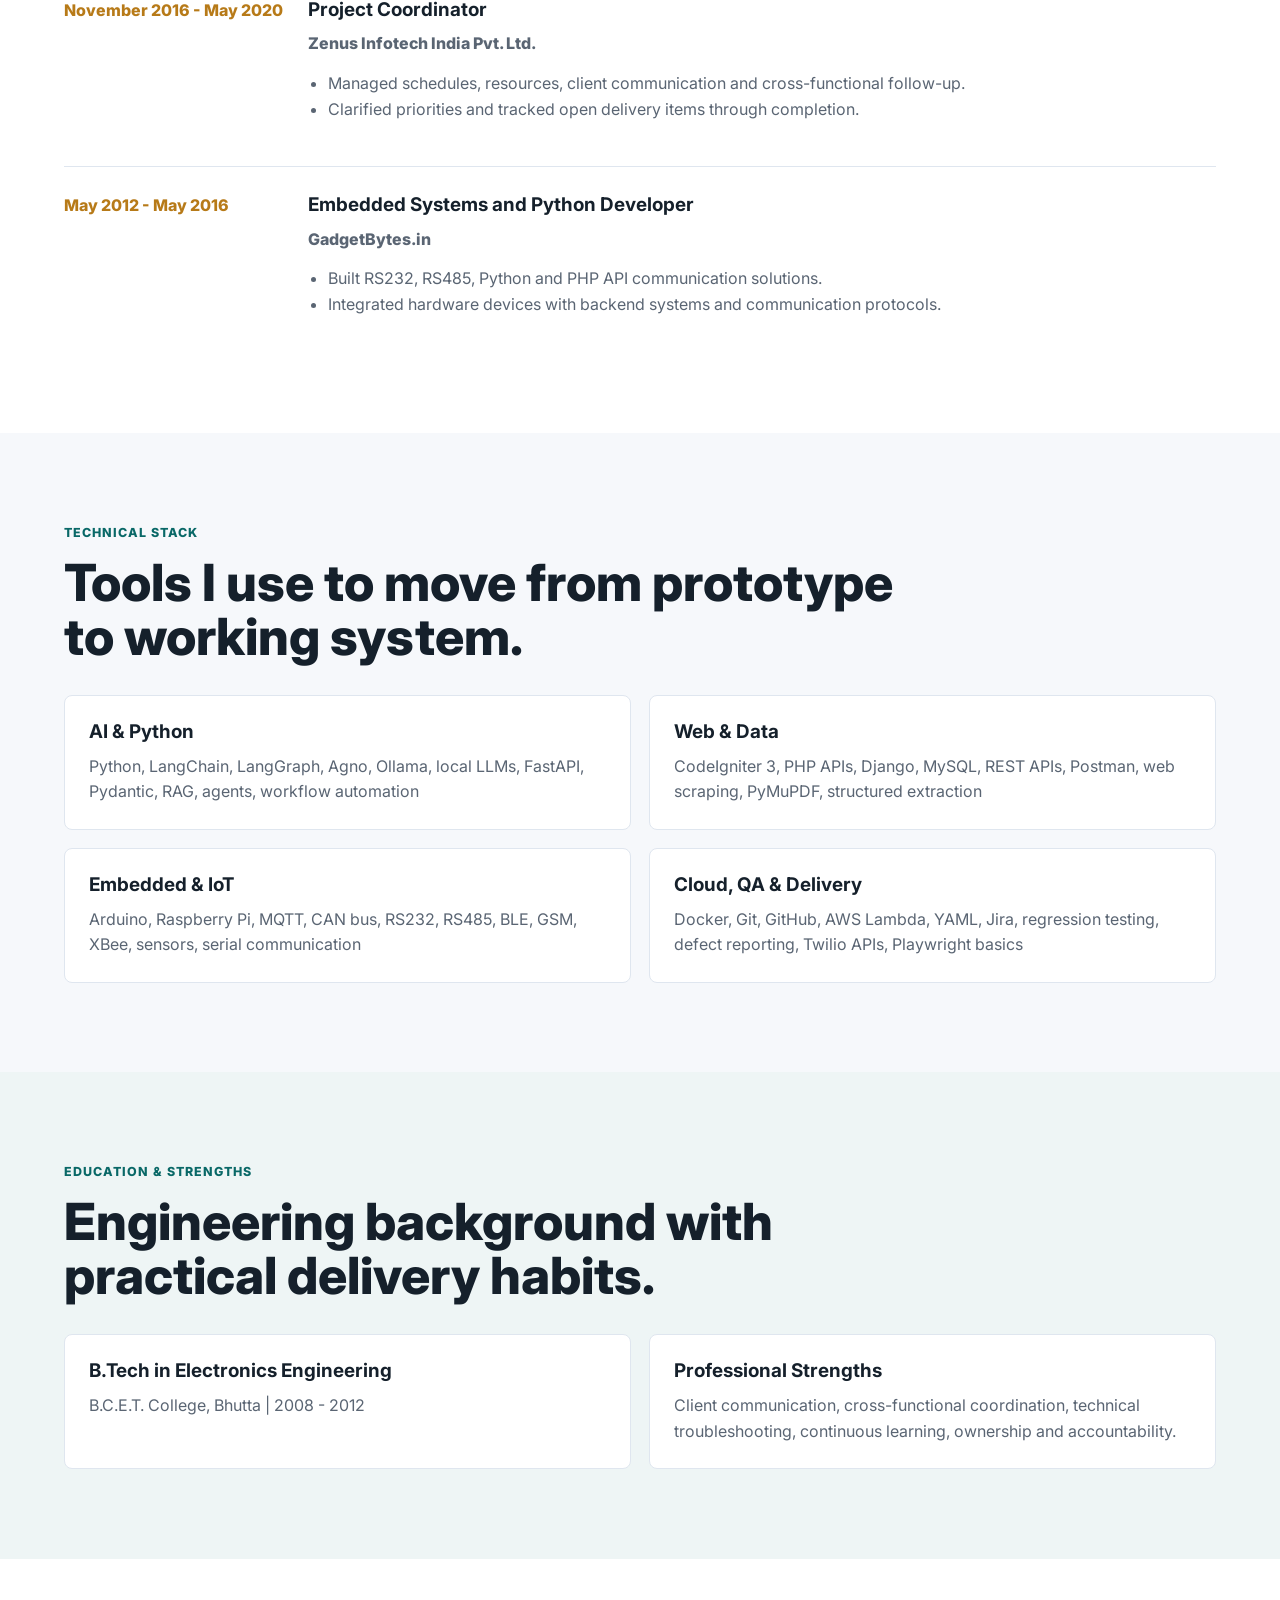
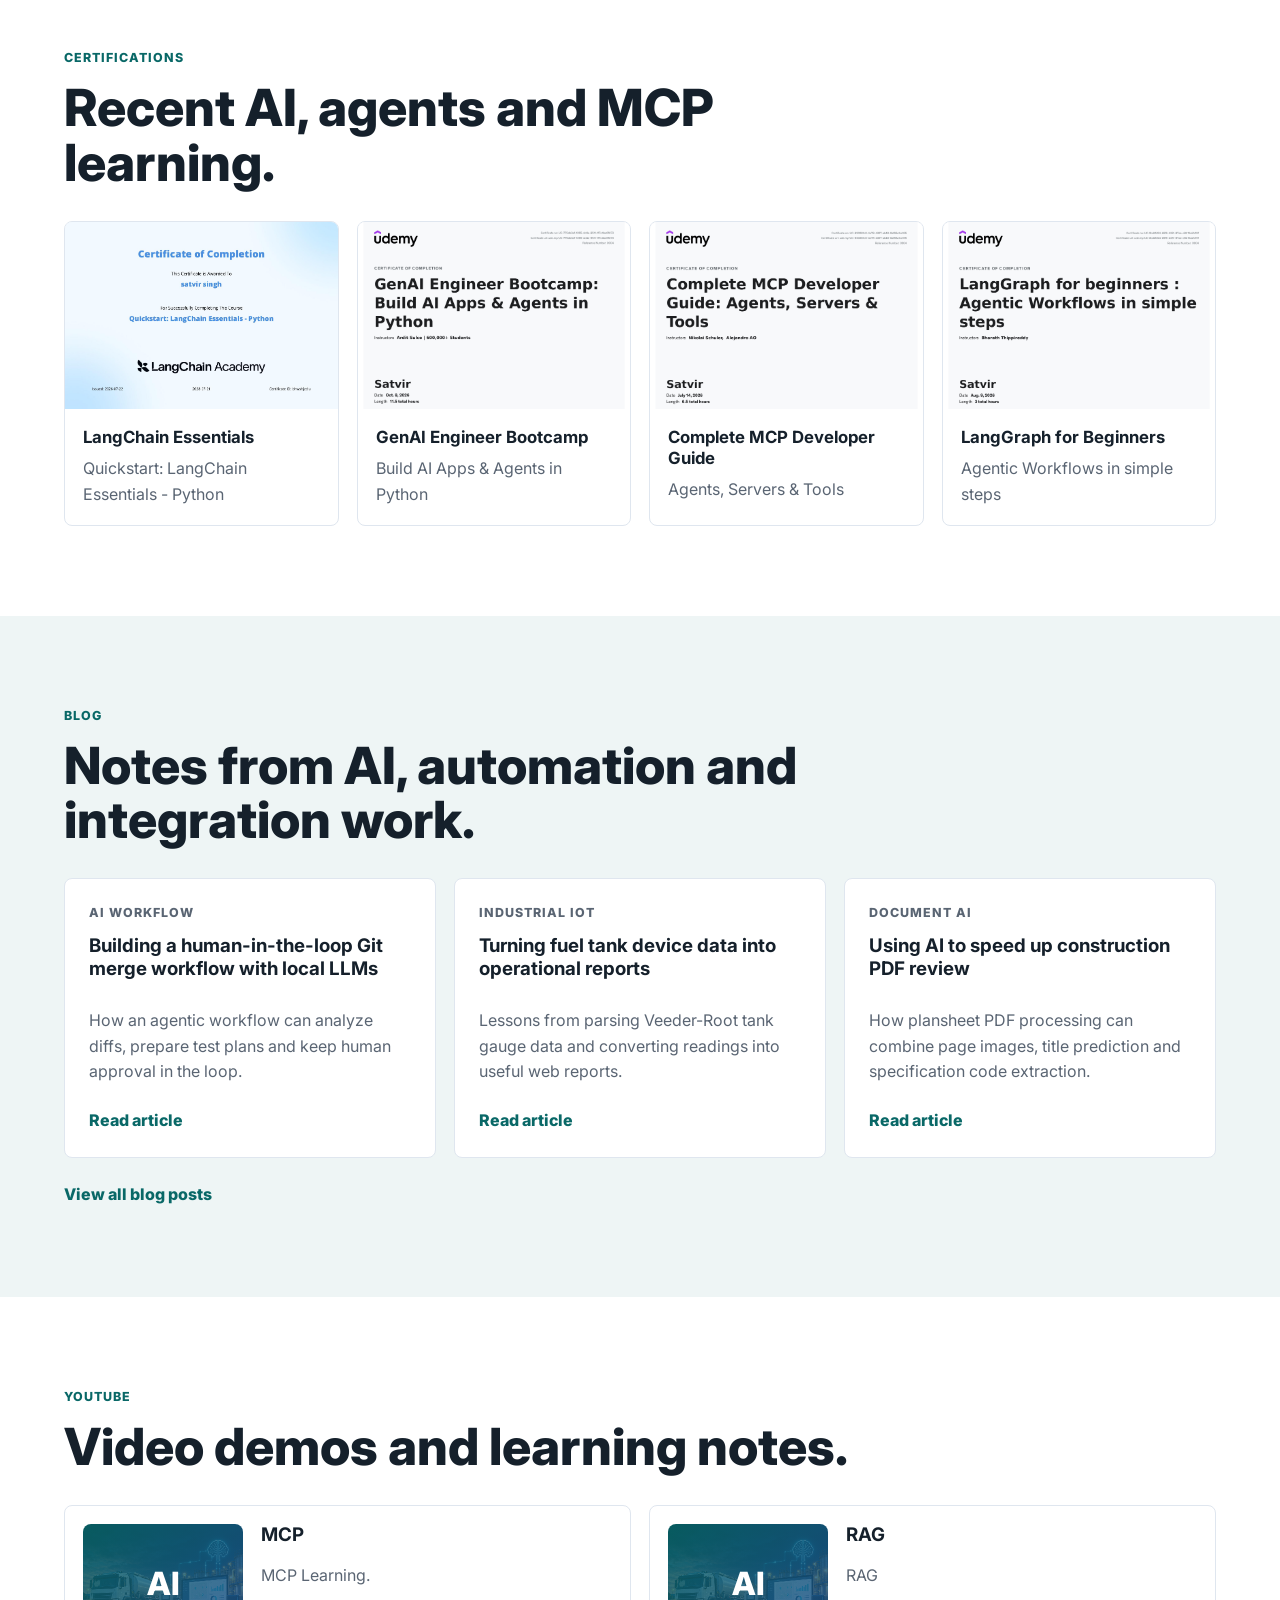
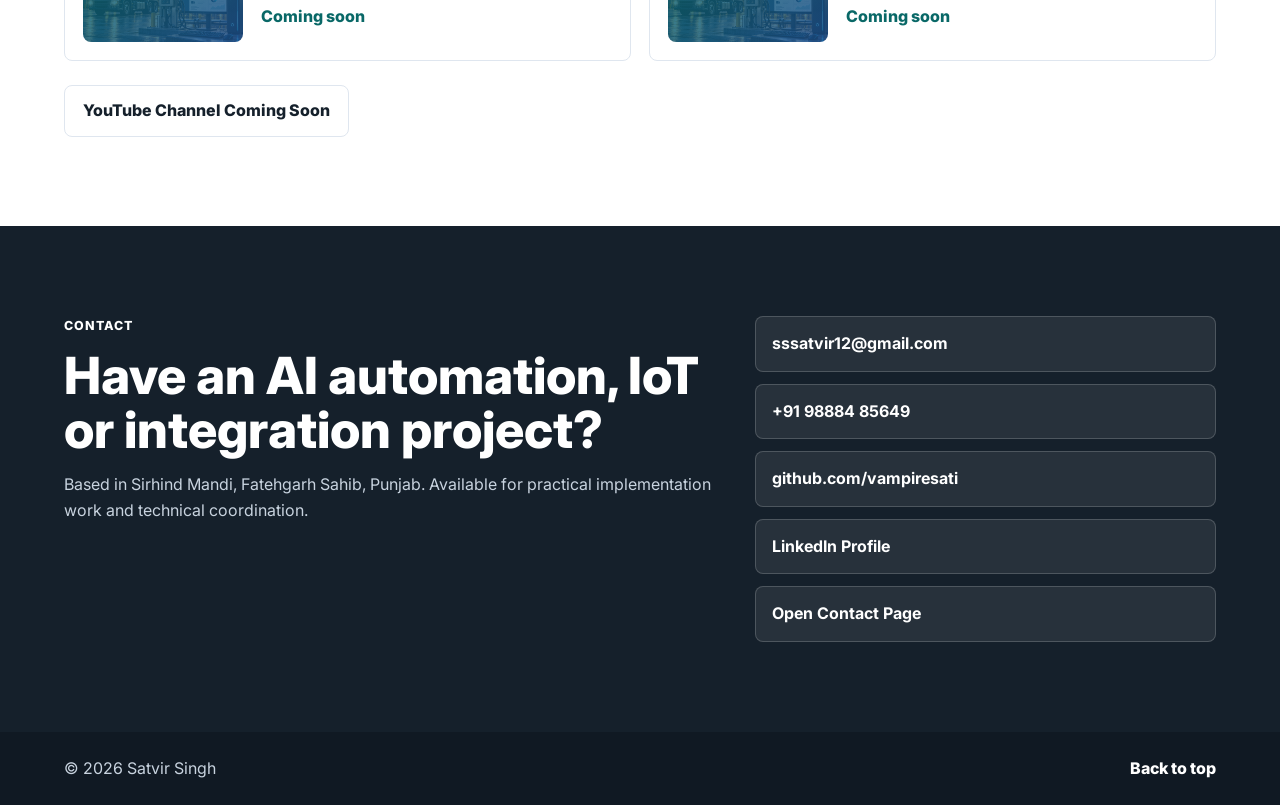
==== commit d4716eb4: "Add LangChain certificate" ====
--- a/portfolio/index.html
+++ b/portfolio/index.html
@@ -247,6 +247,15 @@
         </div>
         <div class="certificate-grid">
           <article class="certificate-card">
+            <a href="../mycertificates/satvirsingh-2026-07-22.pdf" target="_blank" rel="noreferrer">
+              <img src="../mycertificates/satvirsingh-2026-07-22.jpg" alt="LangChain Academy certificate for Quickstart LangChain Essentials Python">
+            </a>
+            <div>
+              <h3>LangChain Essentials</h3>
+              <p>Quickstart: LangChain Essentials - Python</p>
+            </div>
+          </article>
+          <article class="certificate-card">
             <a href="../mycertificates/UC-775db3ef-1265-4d4e-9511-1f7c4be6fb73.pdf" target="_blank" rel="noreferrer">
               <img src="../mycertificates/UC-775db3ef-1265-4d4e-9511-1f7c4be6fb73.jpg" alt="Udemy certificate for GenAI Engineer Bootcamp">
             </a>
--- a/portfolio/styles.css
+++ b/portfolio/styles.css
@@ -347,7 +347,7 @@
 }
 
 .certificate-grid {
-  grid-template-columns: repeat(3, minmax(0, 1fr));
+  grid-template-columns: repeat(4, minmax(0, 1fr));
 }
 
 .certificate-card {
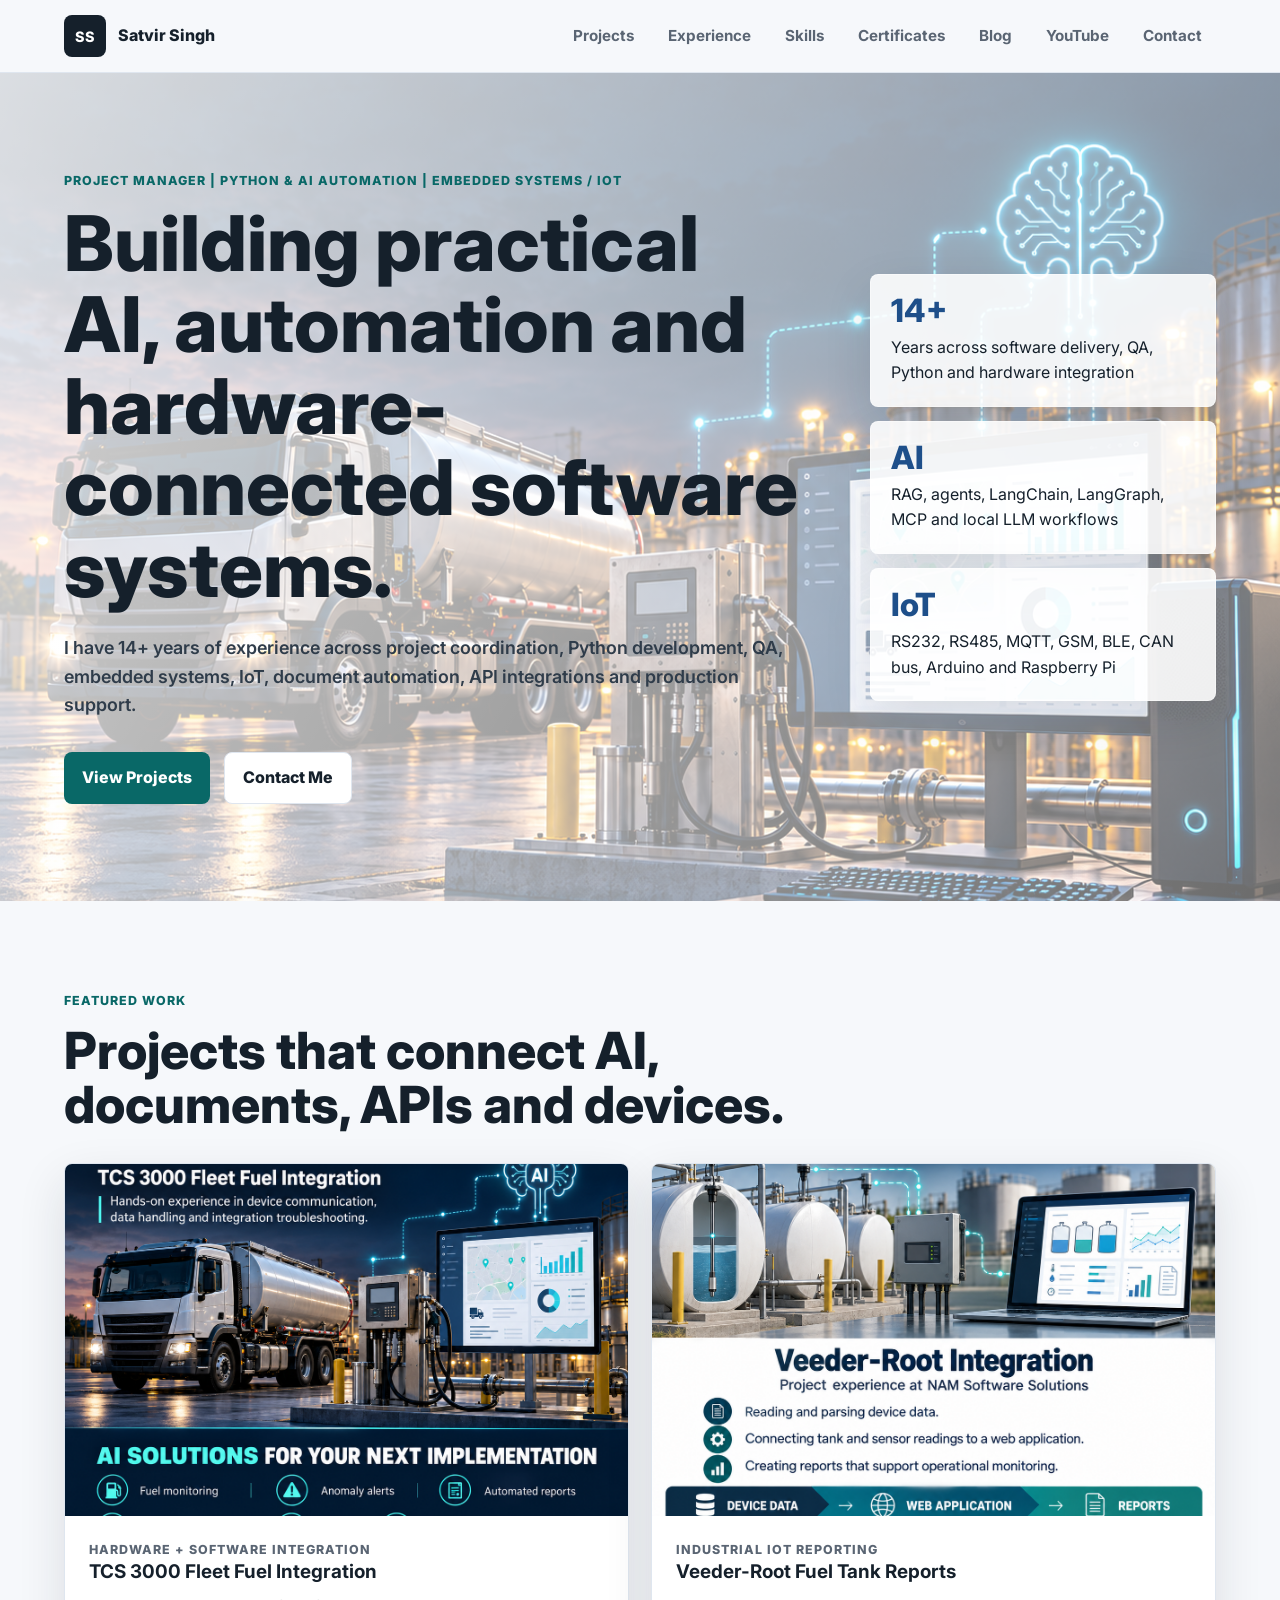
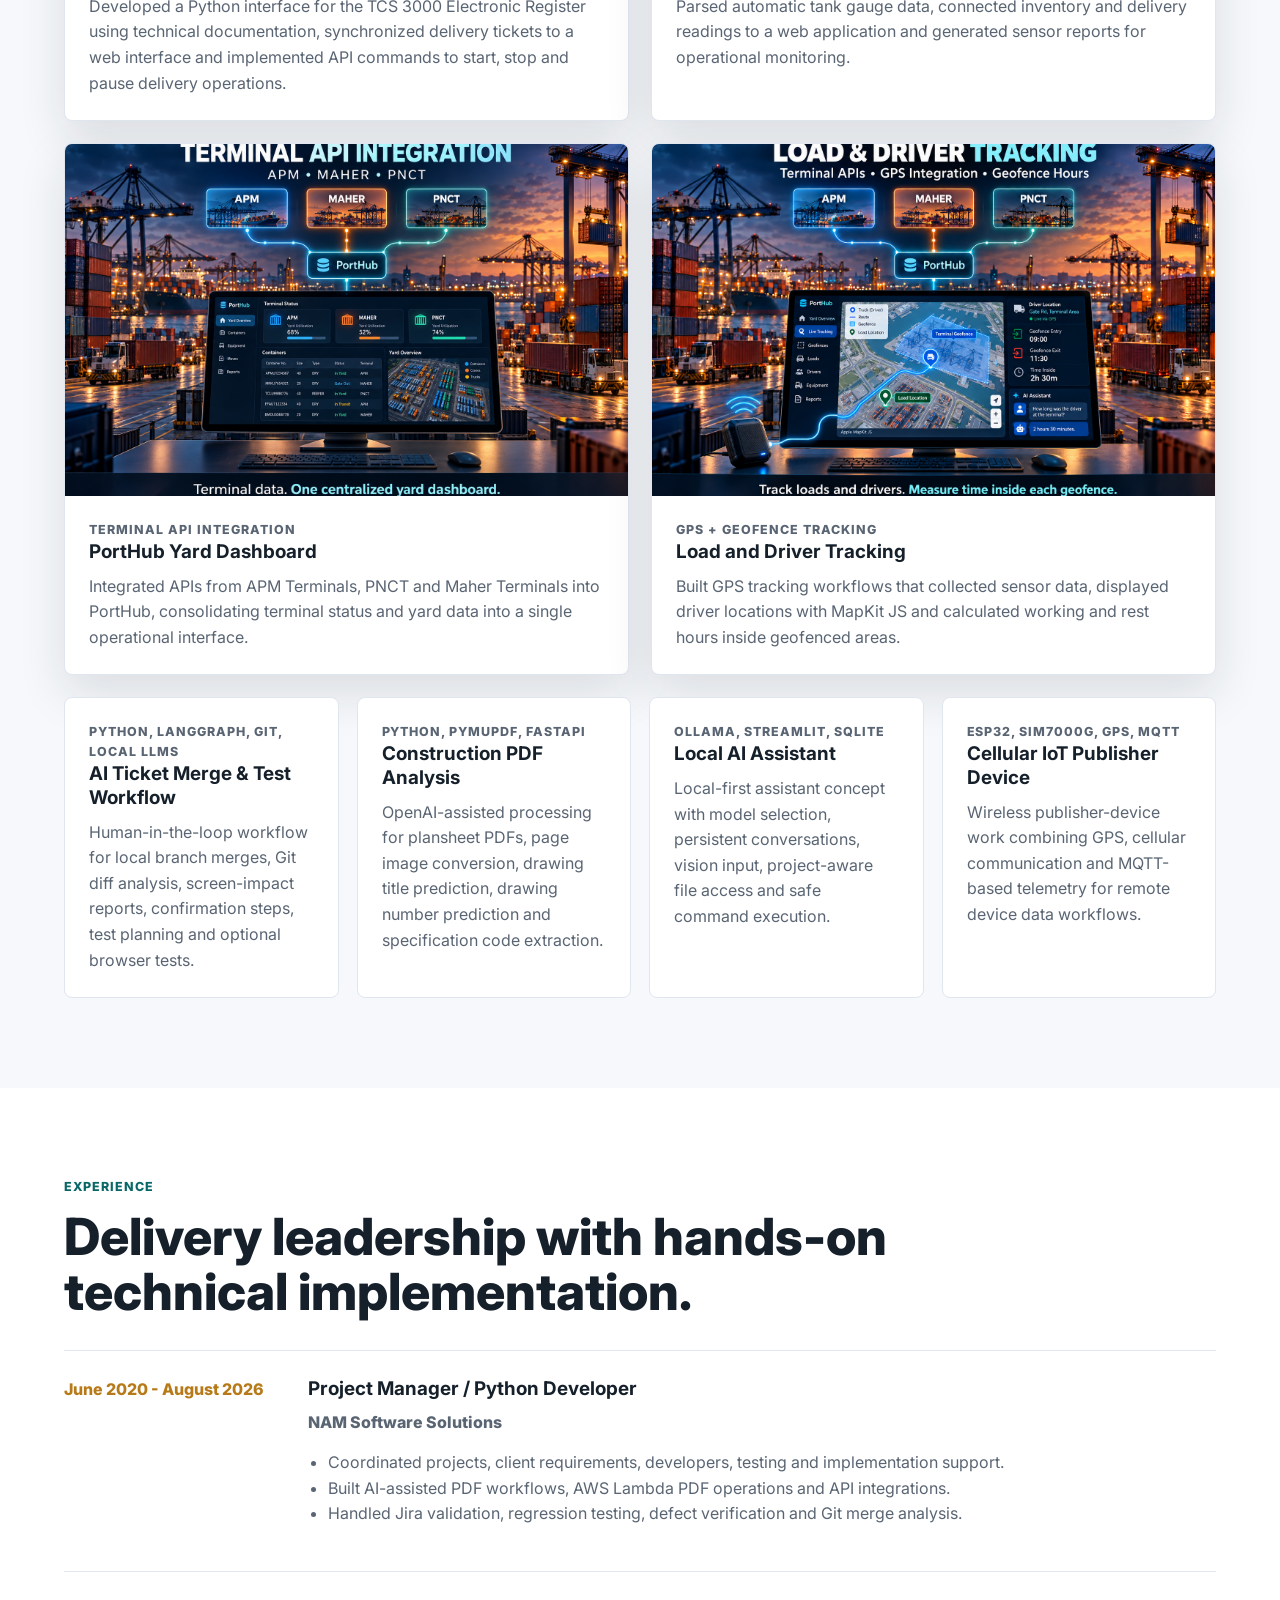
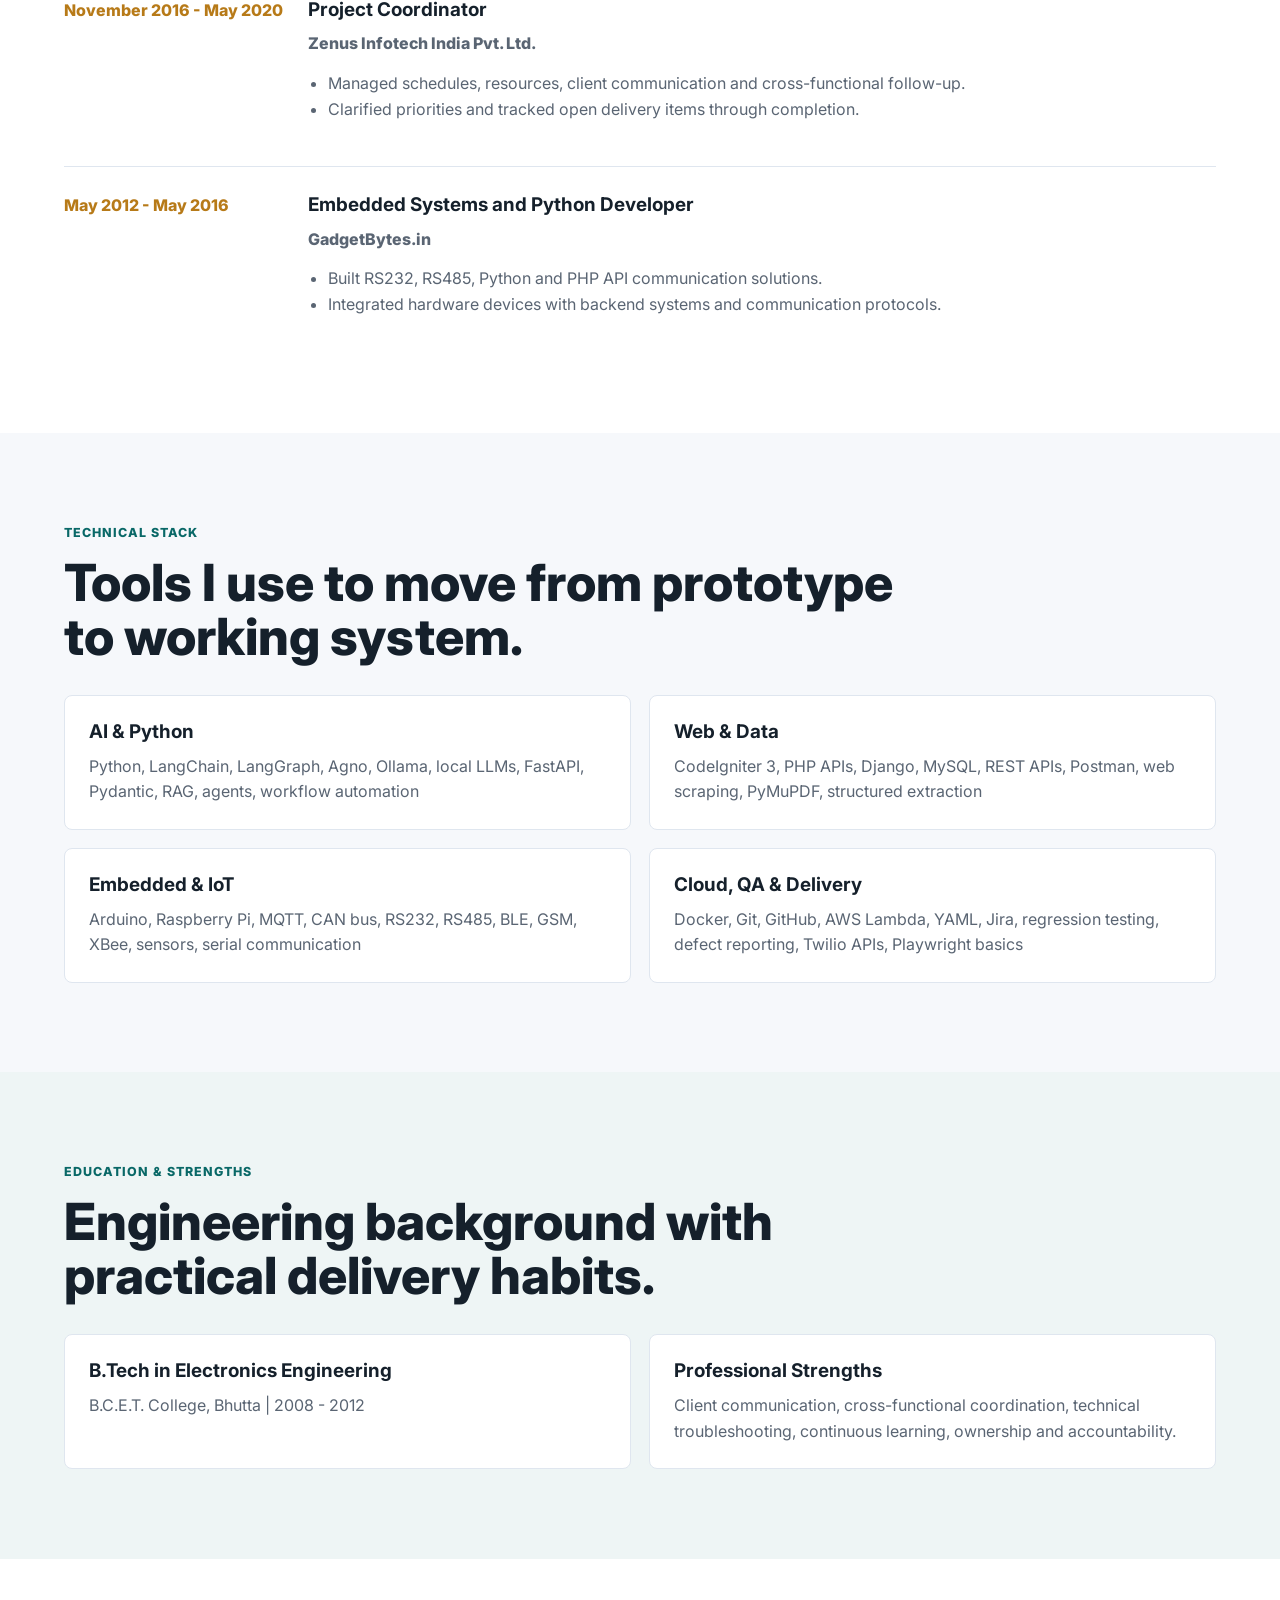
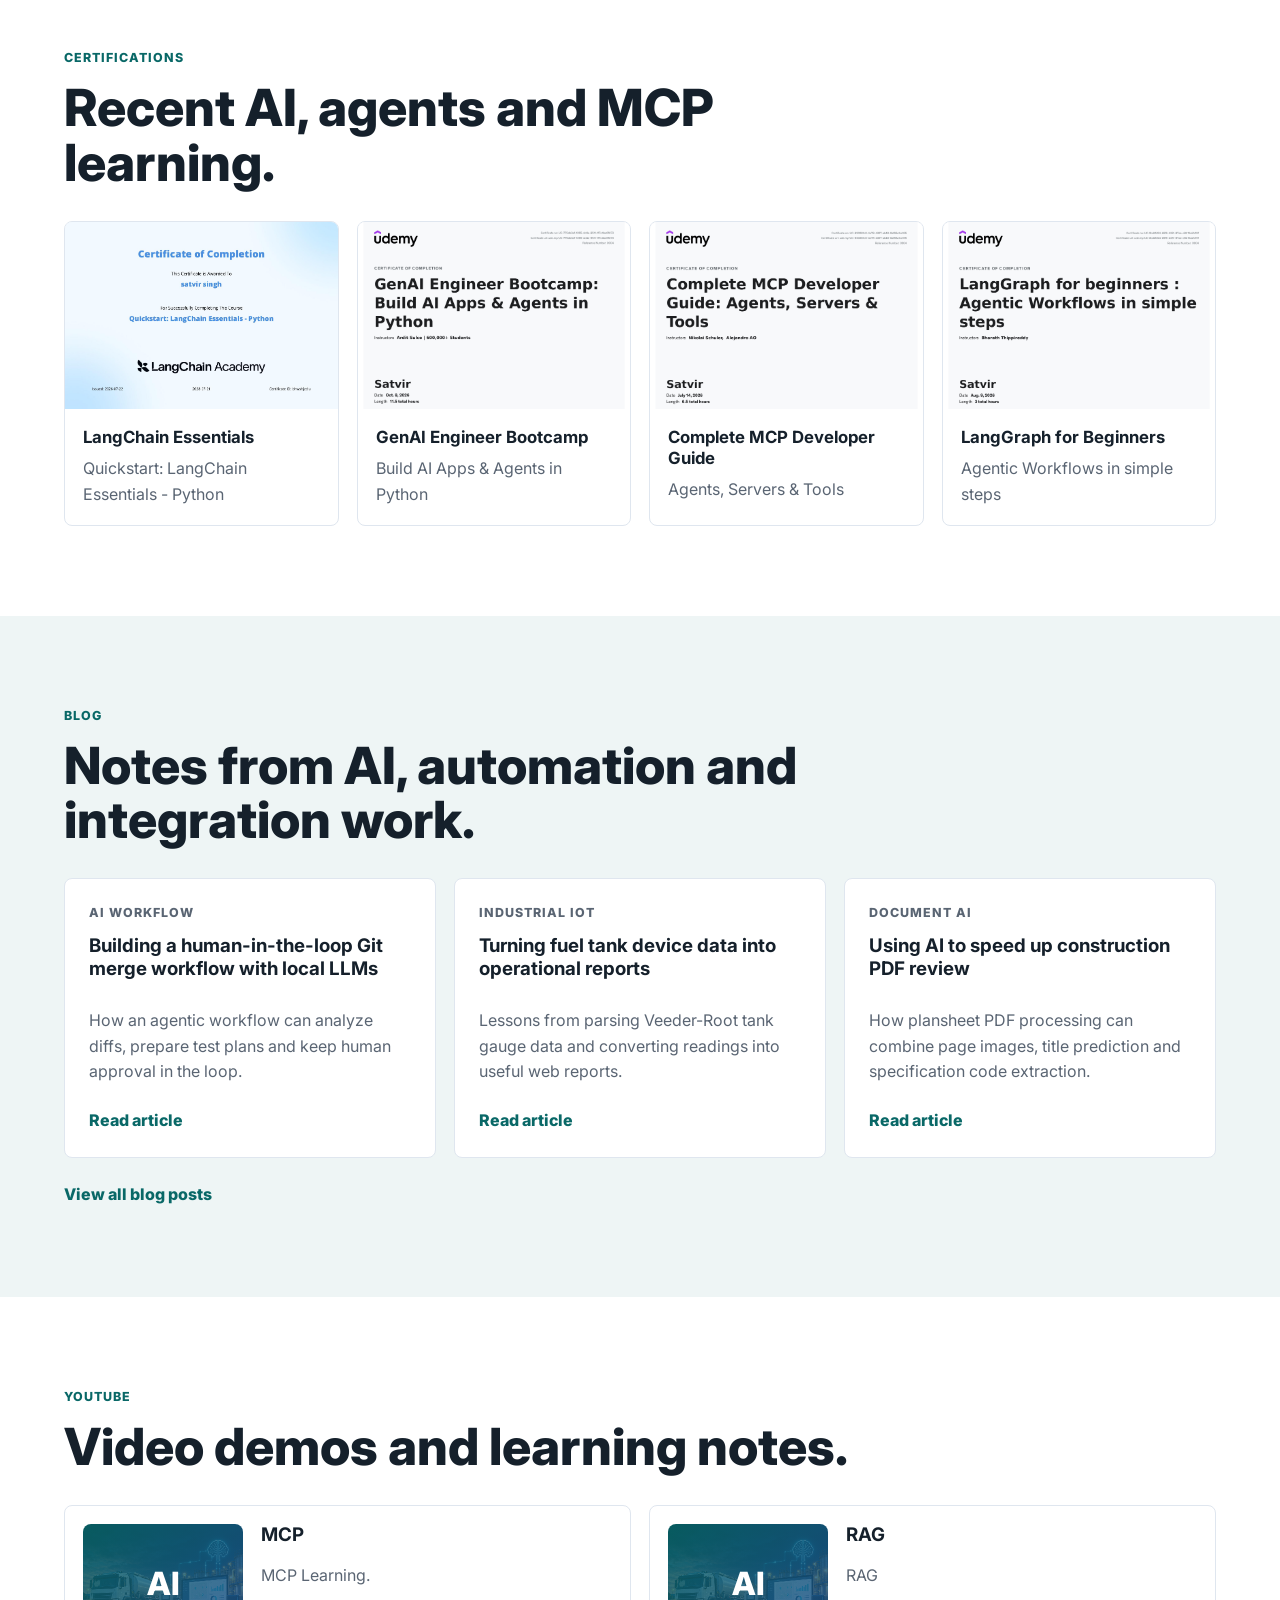
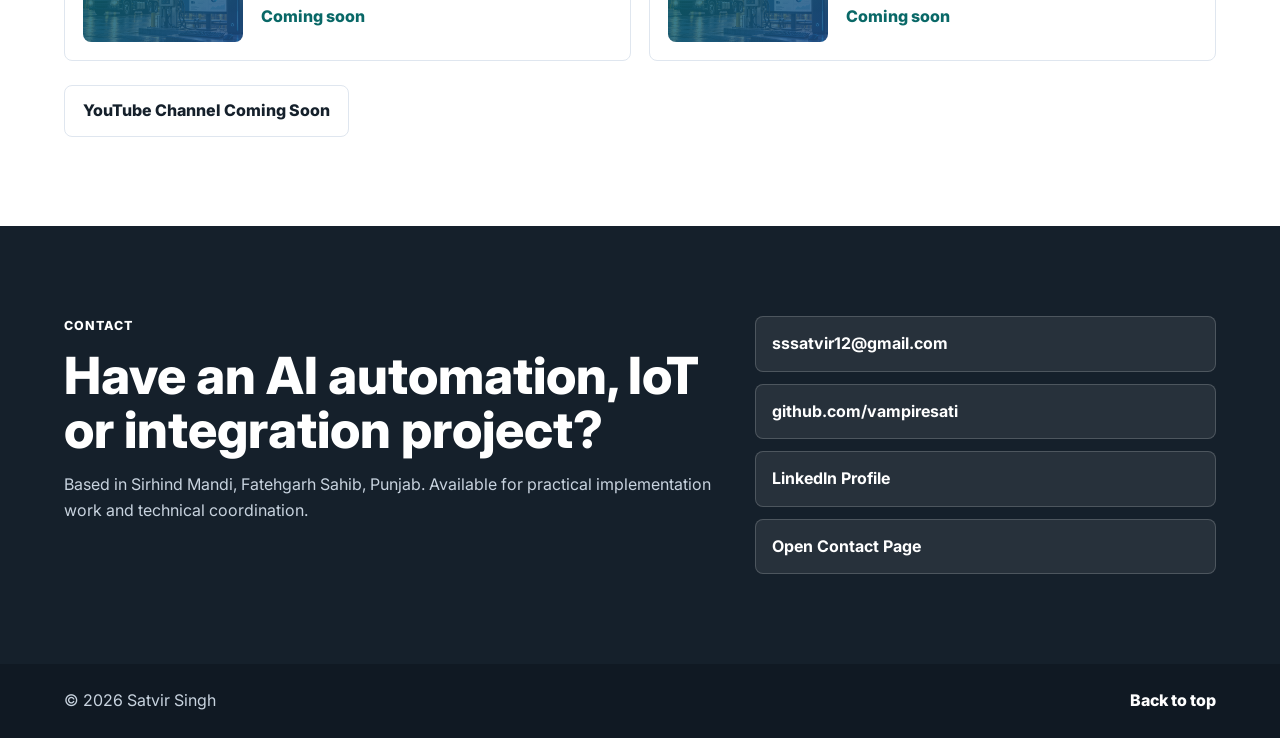
==== commit 3d9b4b48: "Remove mobile number from public pages" ====
--- a/portfolio/index.html
+++ b/portfolio/index.html
@@ -351,7 +351,6 @@
         </div>
         <div class="contact-links">
           <a href="mailto:sssatvir12@gmail.com">sssatvir12@gmail.com</a>
-          <a href="tel:+919888485649">+91 98884 85649</a>
           <a href="https://github.com/vampiresati" target="_blank" rel="noreferrer">github.com/vampiresati</a>
           <a href="https://www.linkedin.com/in/satvir-singh-95101222a" target="_blank" rel="noreferrer">LinkedIn Profile</a>
           <a href="contact/">Open Contact Page</a>
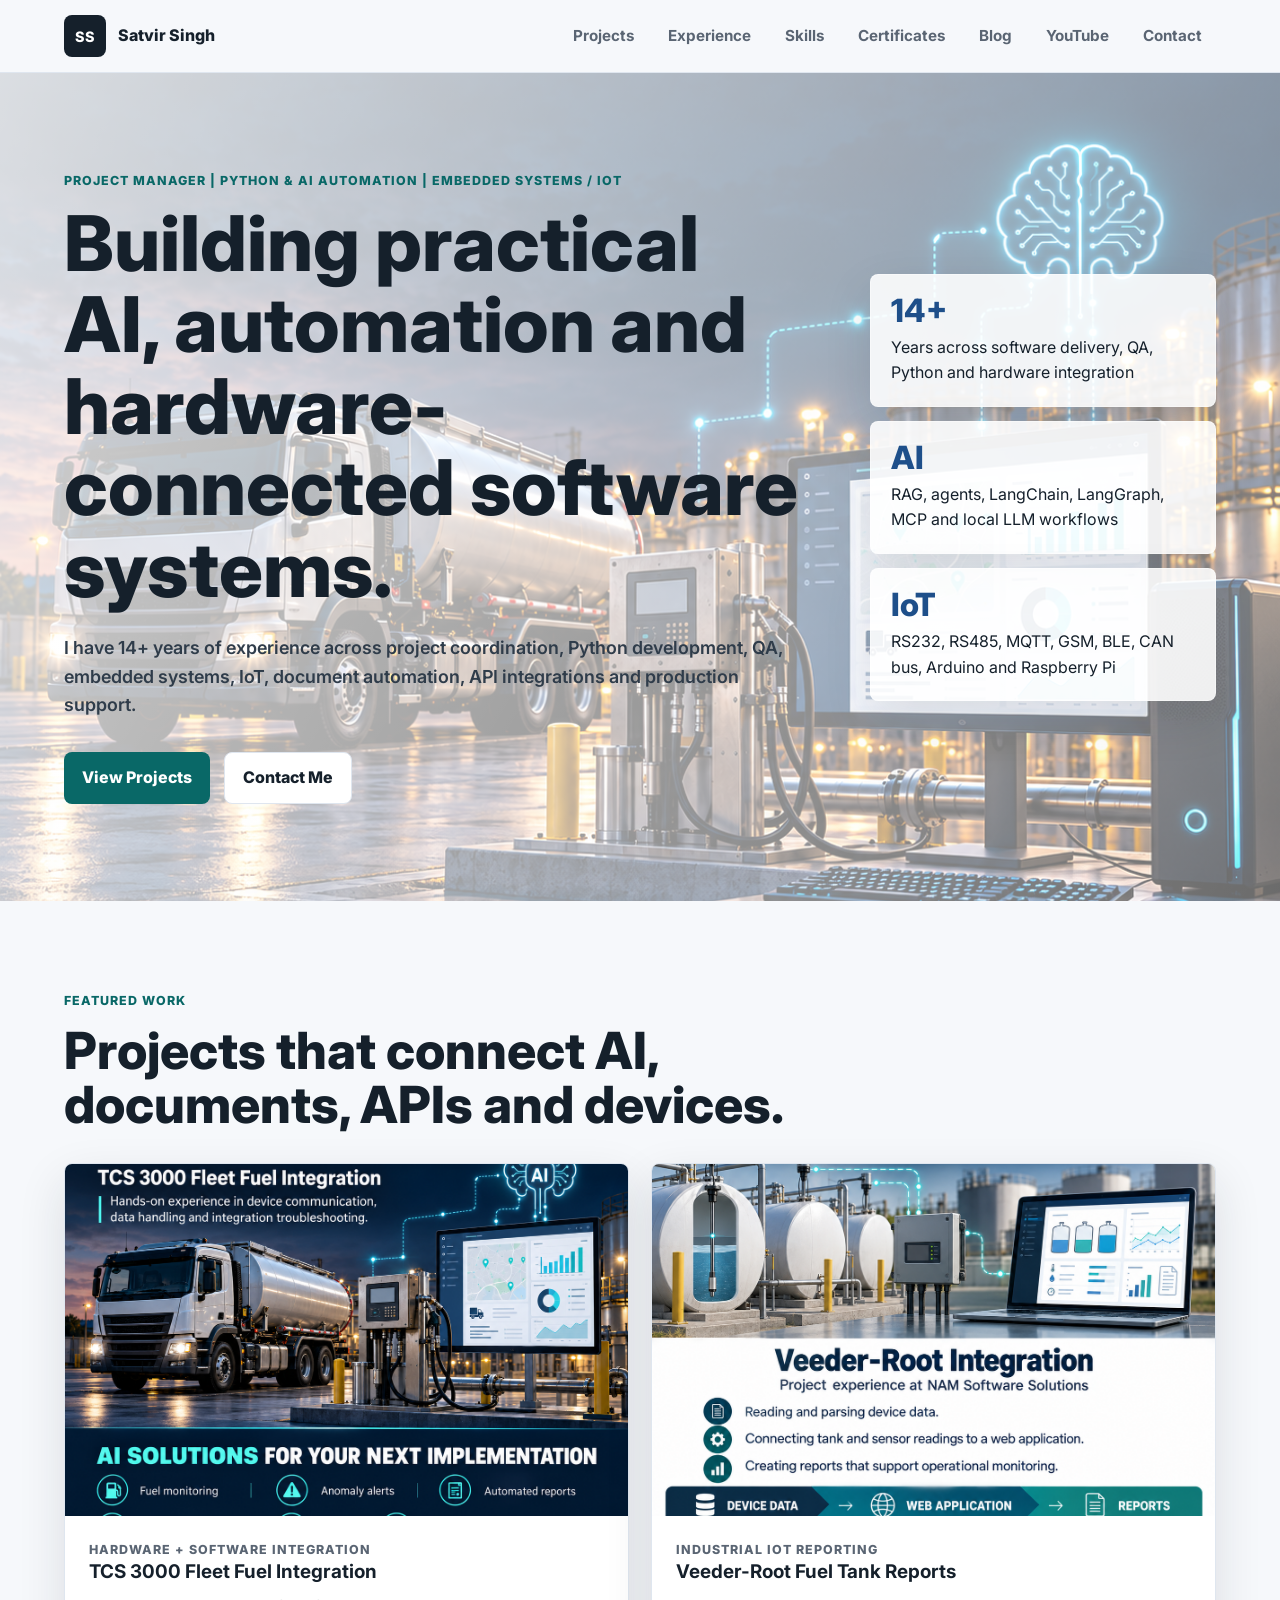
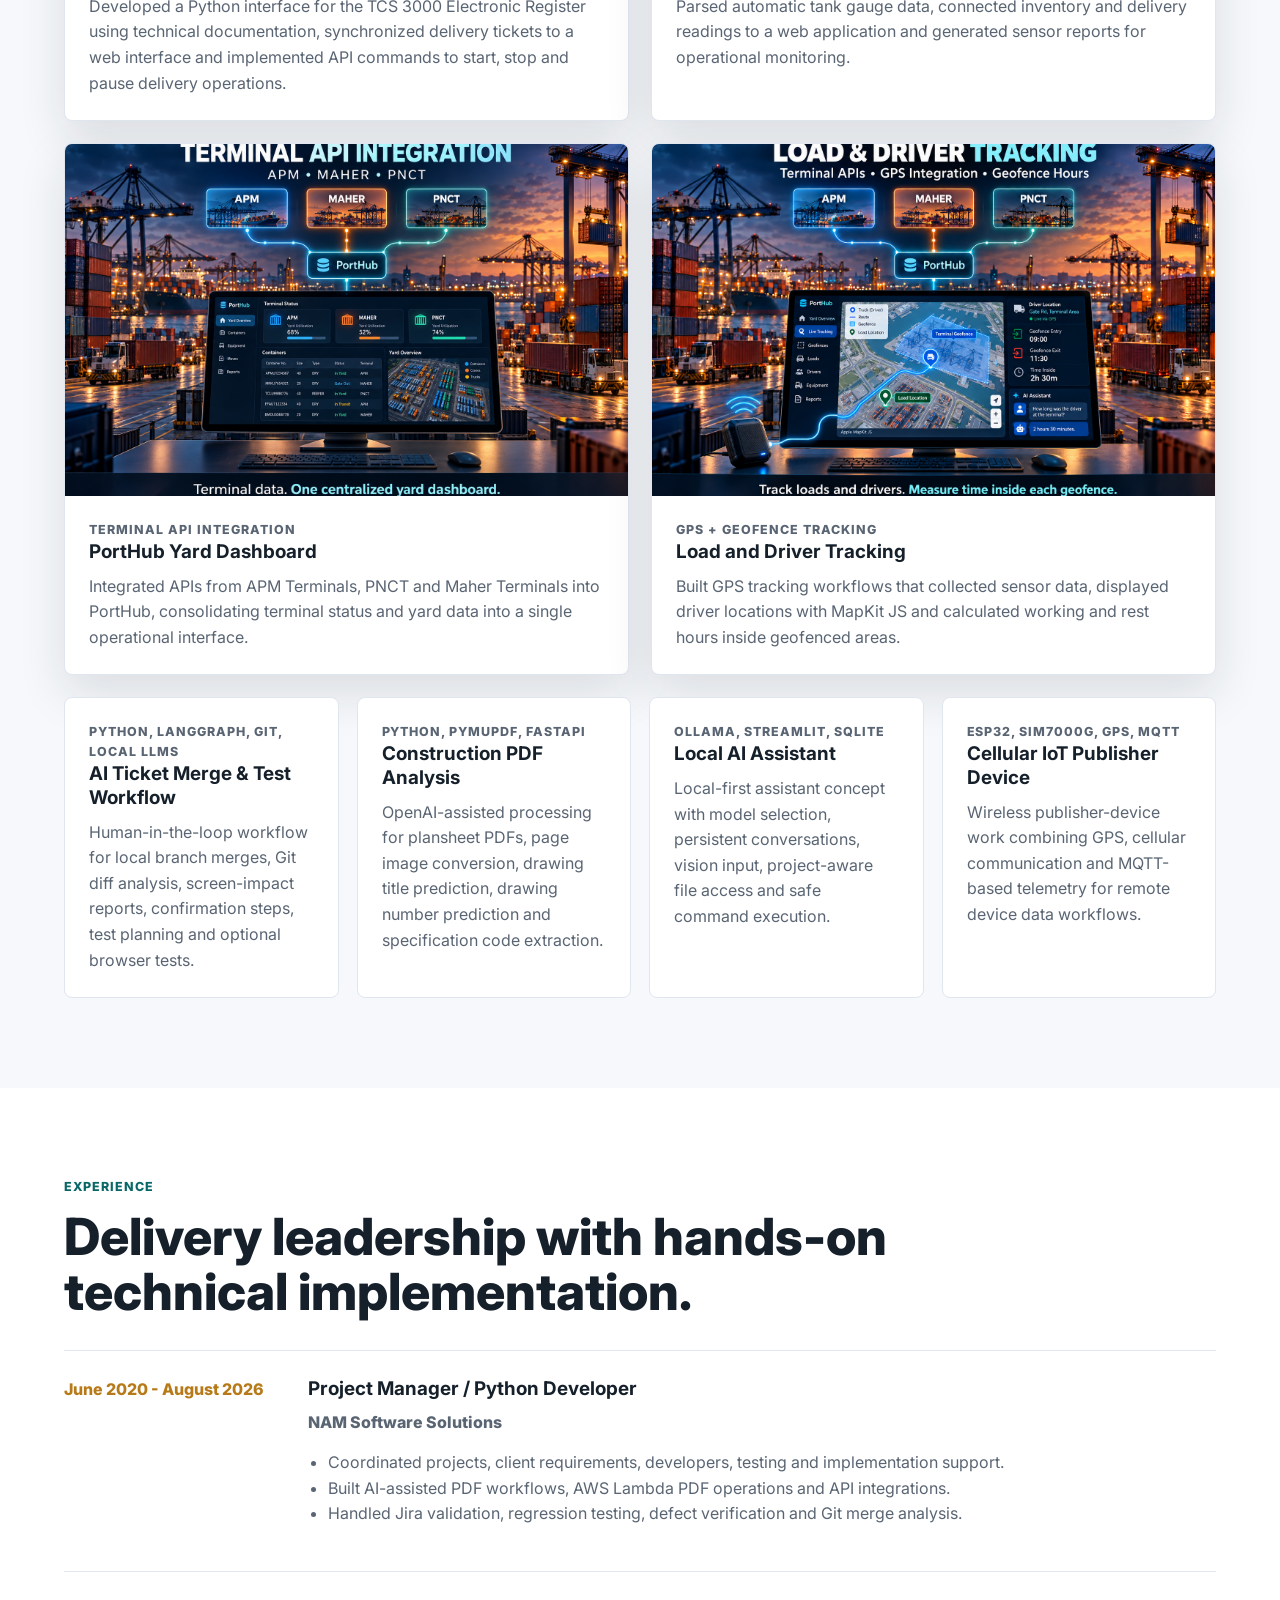
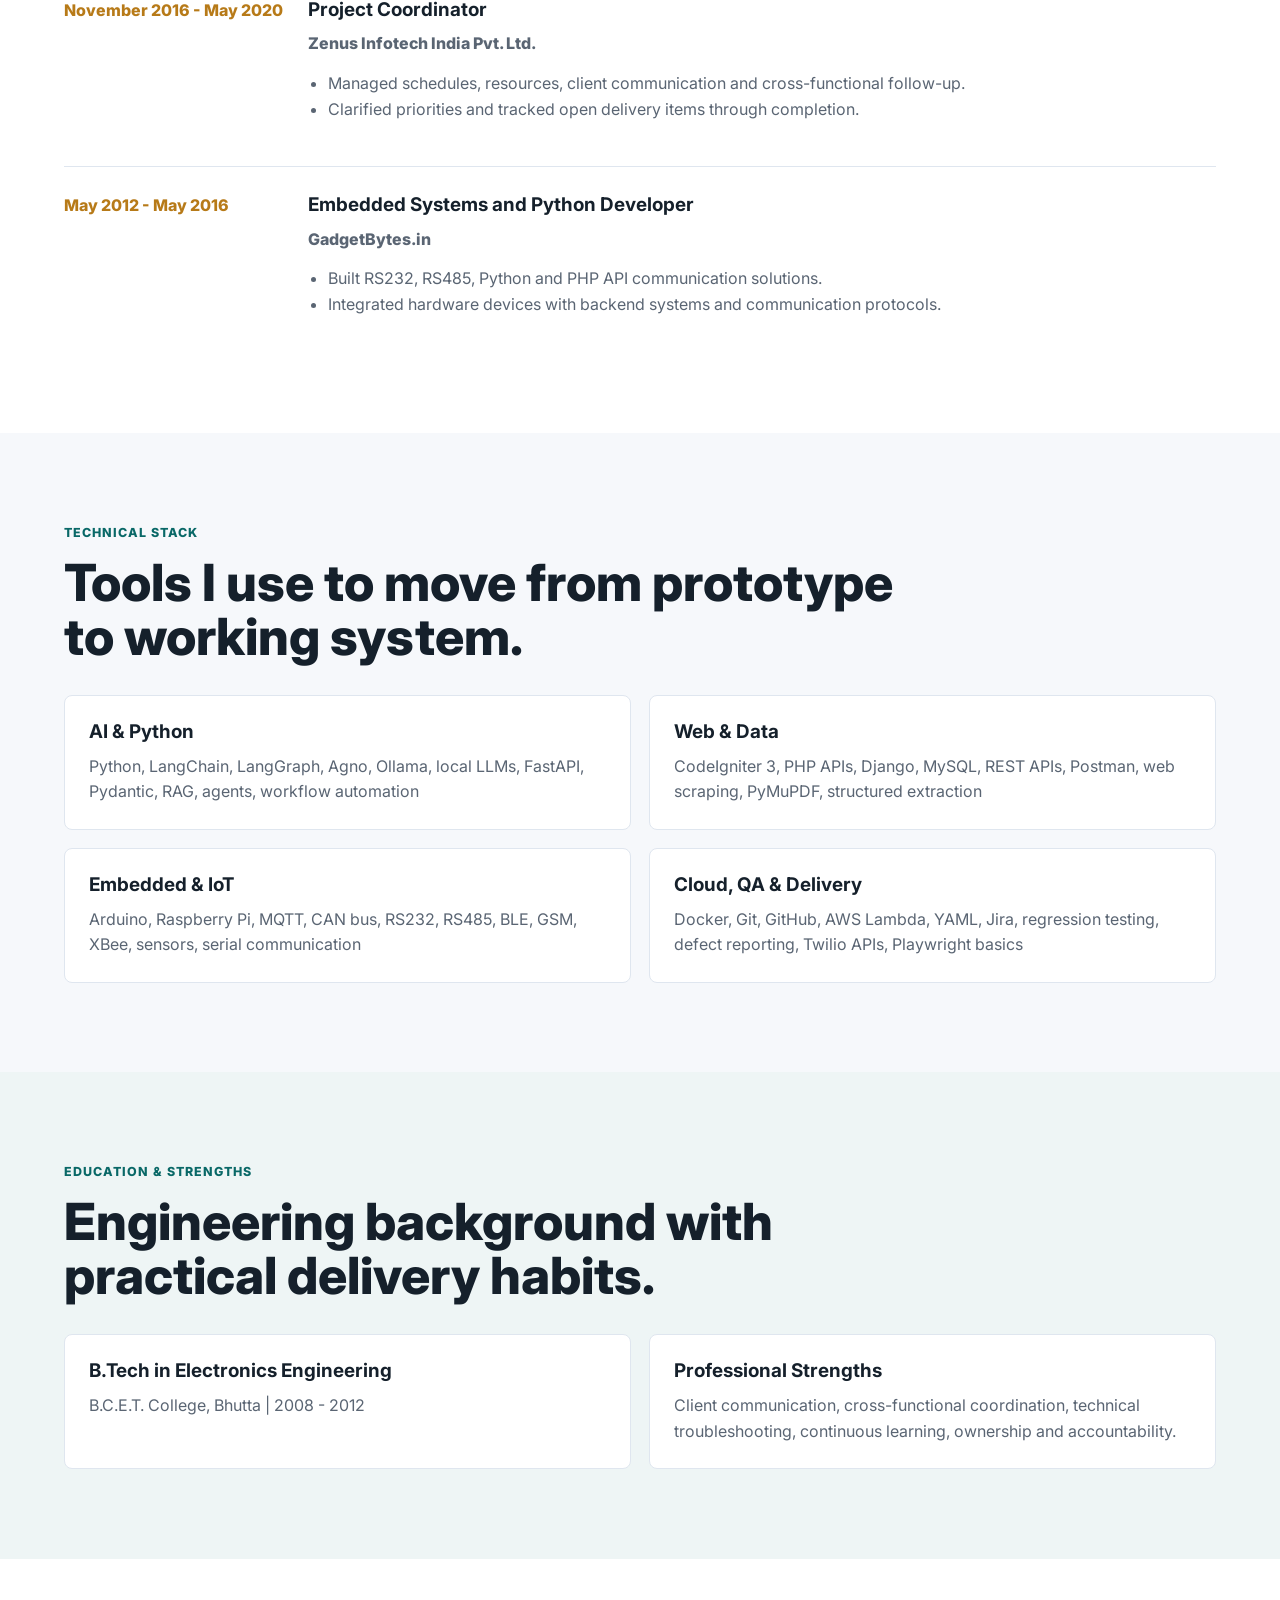
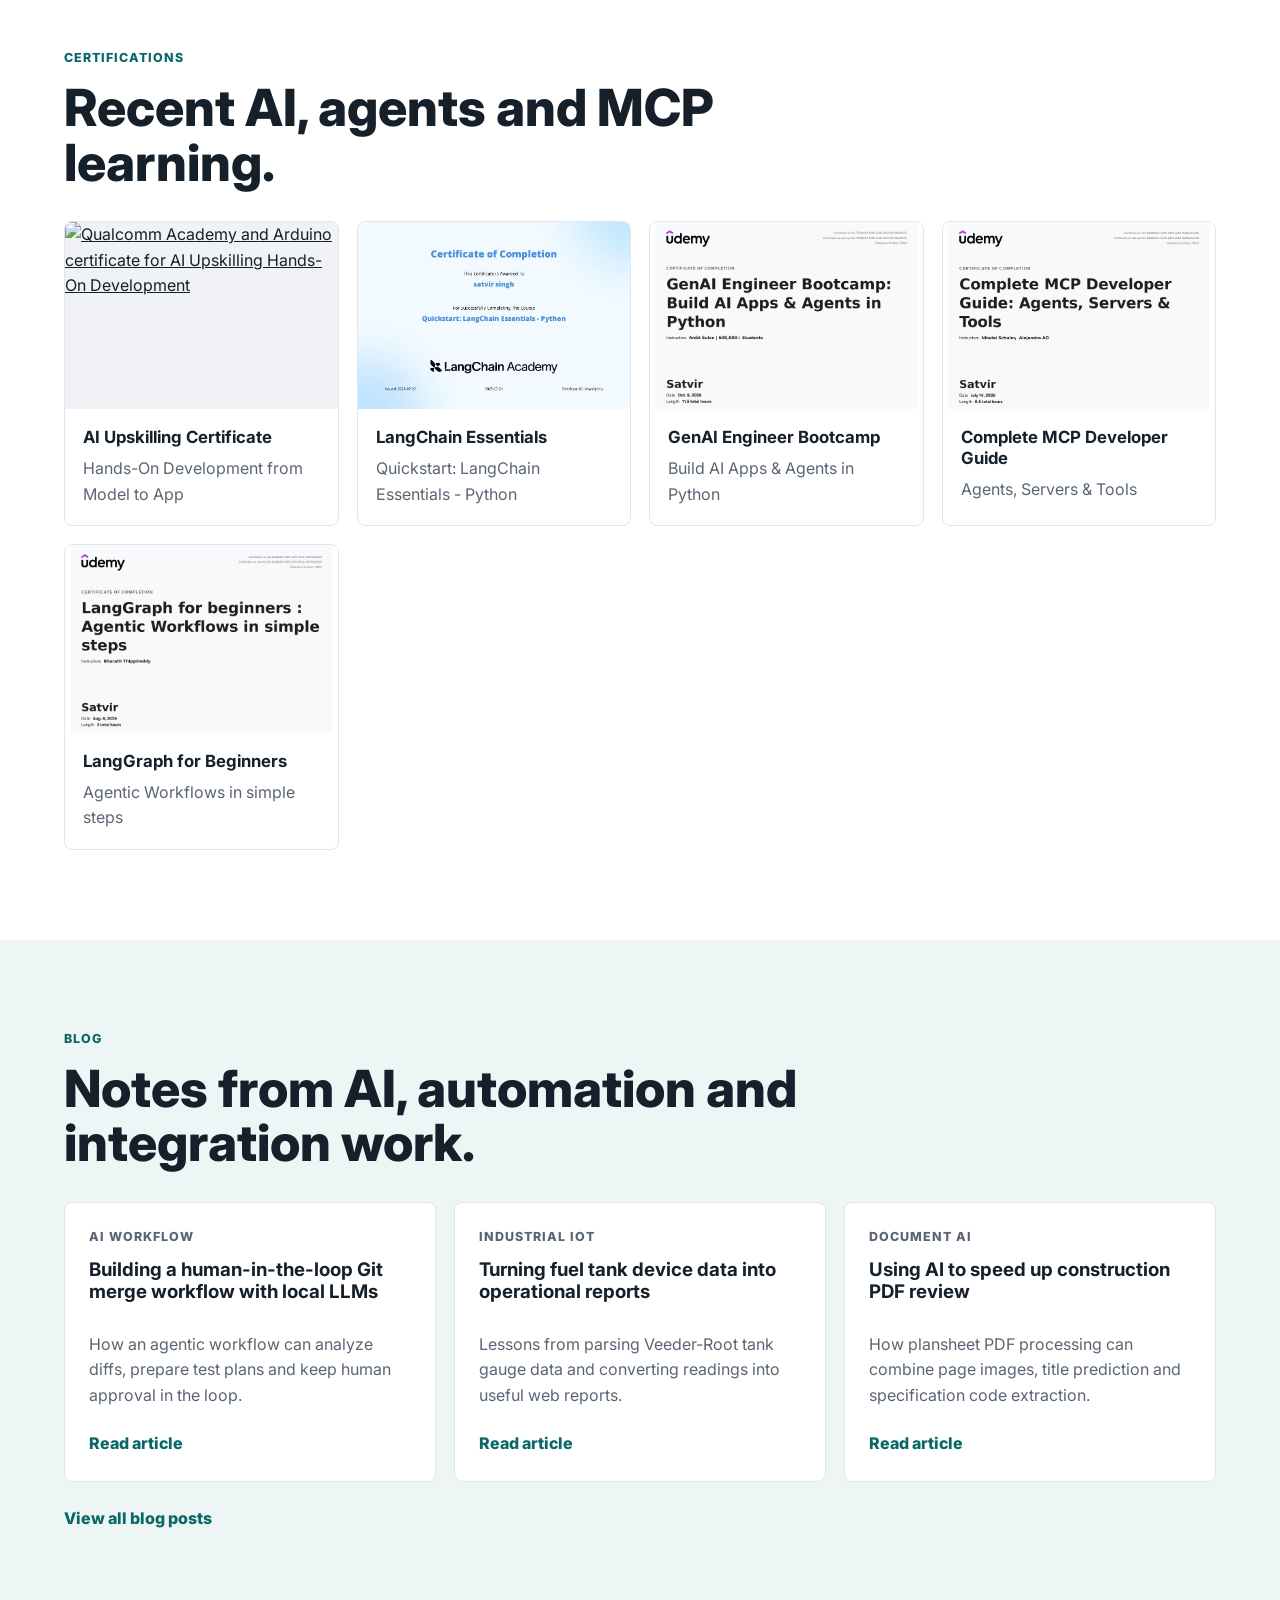
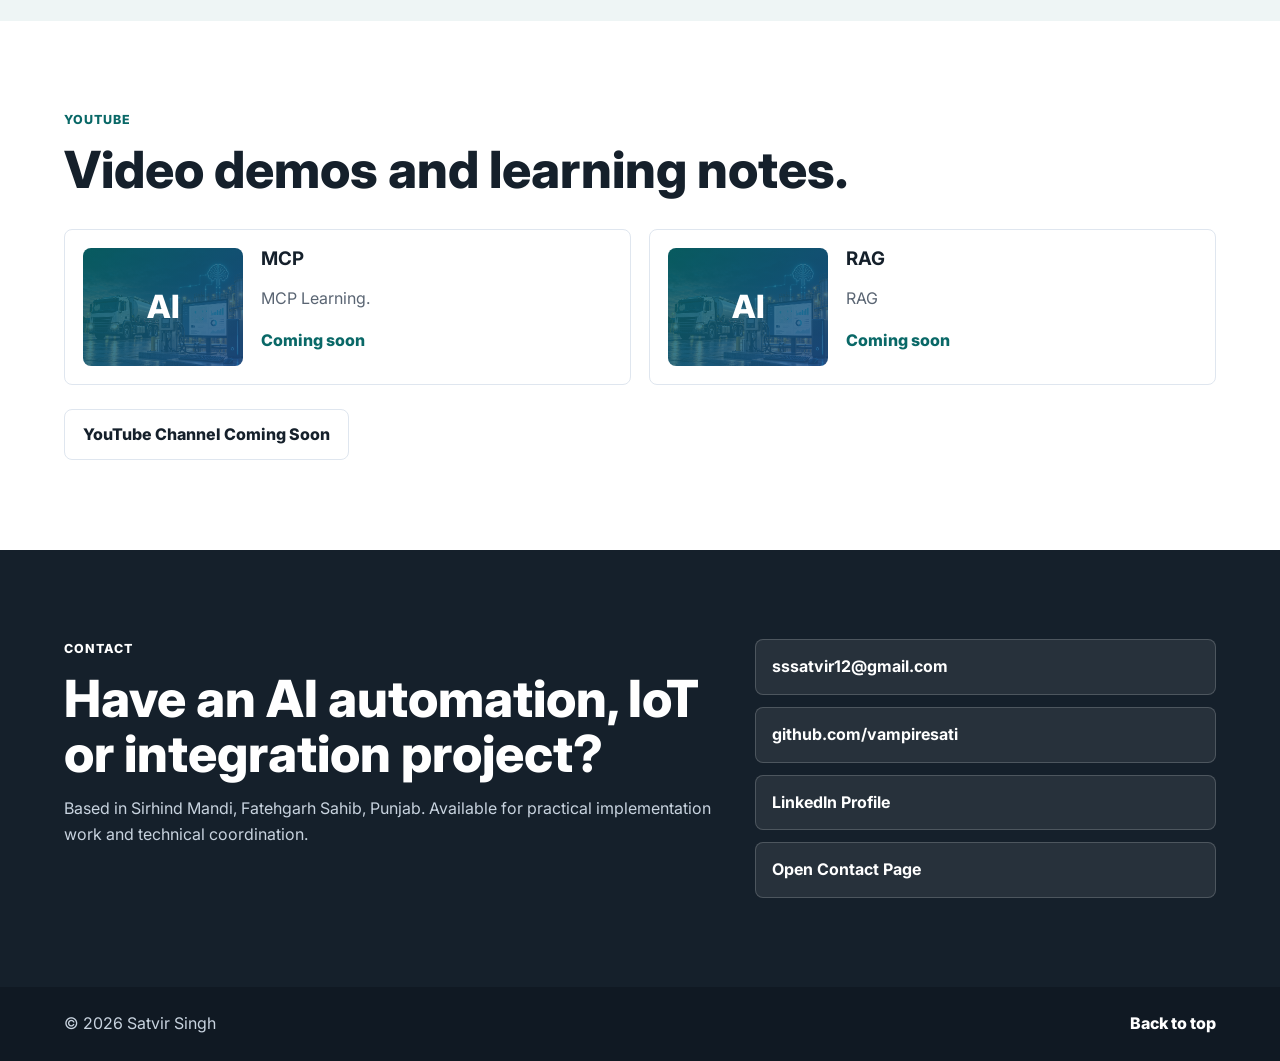
==== commit ee88bf6e: "Add AI Upskilling certificate to README and portfolio" ====
--- a/portfolio/index.html
+++ b/portfolio/index.html
@@ -247,6 +247,15 @@
         </div>
         <div class="certificate-grid">
           <article class="certificate-card">
+            <a href="../mycertificates/AI-Upskilling-certificate-Hands-On-Development.pdf" target="_blank" rel="noreferrer">
+              <img src="../mycertificates/AI-Upskilling-certificate-Hands-On-Development.jpg" alt="Qualcomm Academy and Arduino certificate for AI Upskilling Hands-On Development">
+            </a>
+            <div>
+              <h3>AI Upskilling Certificate</h3>
+              <p>Hands-On Development from Model to App</p>
+            </div>
+          </article>
+          <article class="certificate-card">
             <a href="../mycertificates/satvirsingh-2026-07-22.pdf" target="_blank" rel="noreferrer">
               <img src="../mycertificates/satvirsingh-2026-07-22.jpg" alt="LangChain Academy certificate for Quickstart LangChain Essentials Python">
             </a>
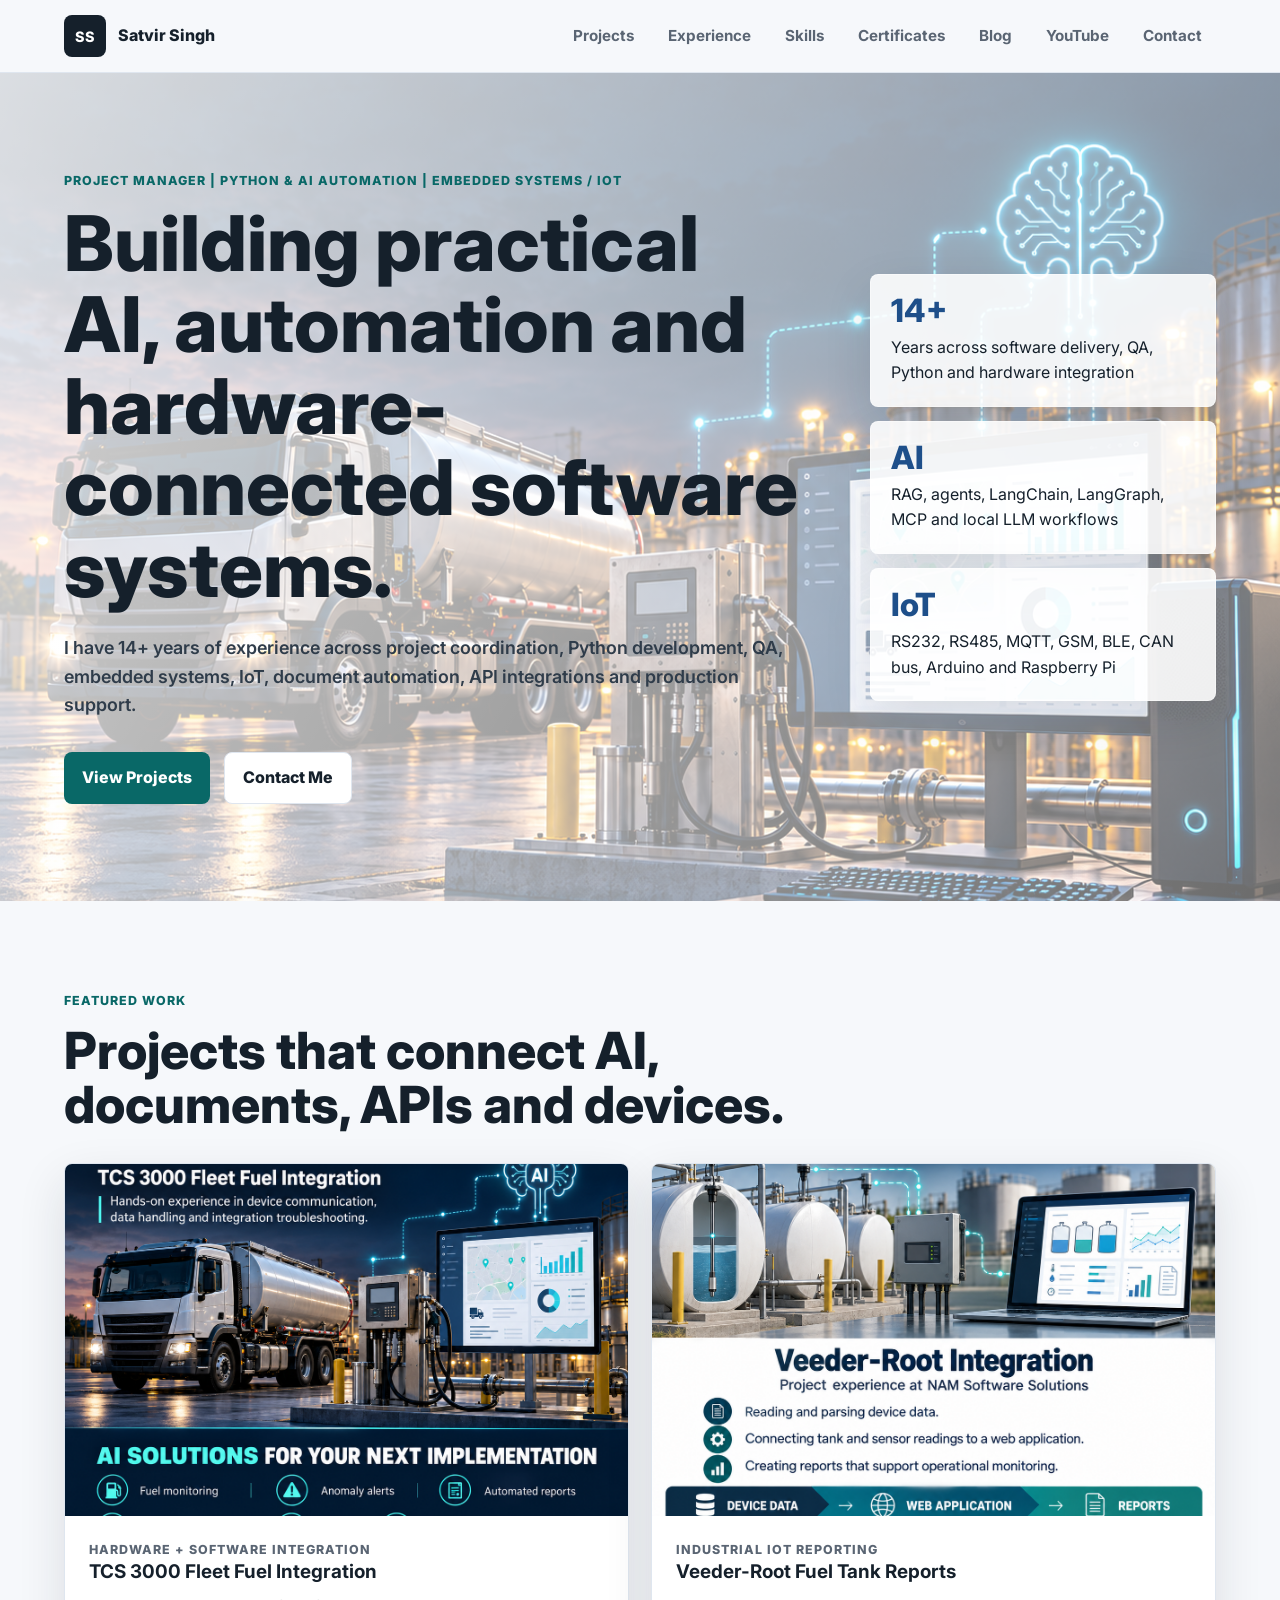
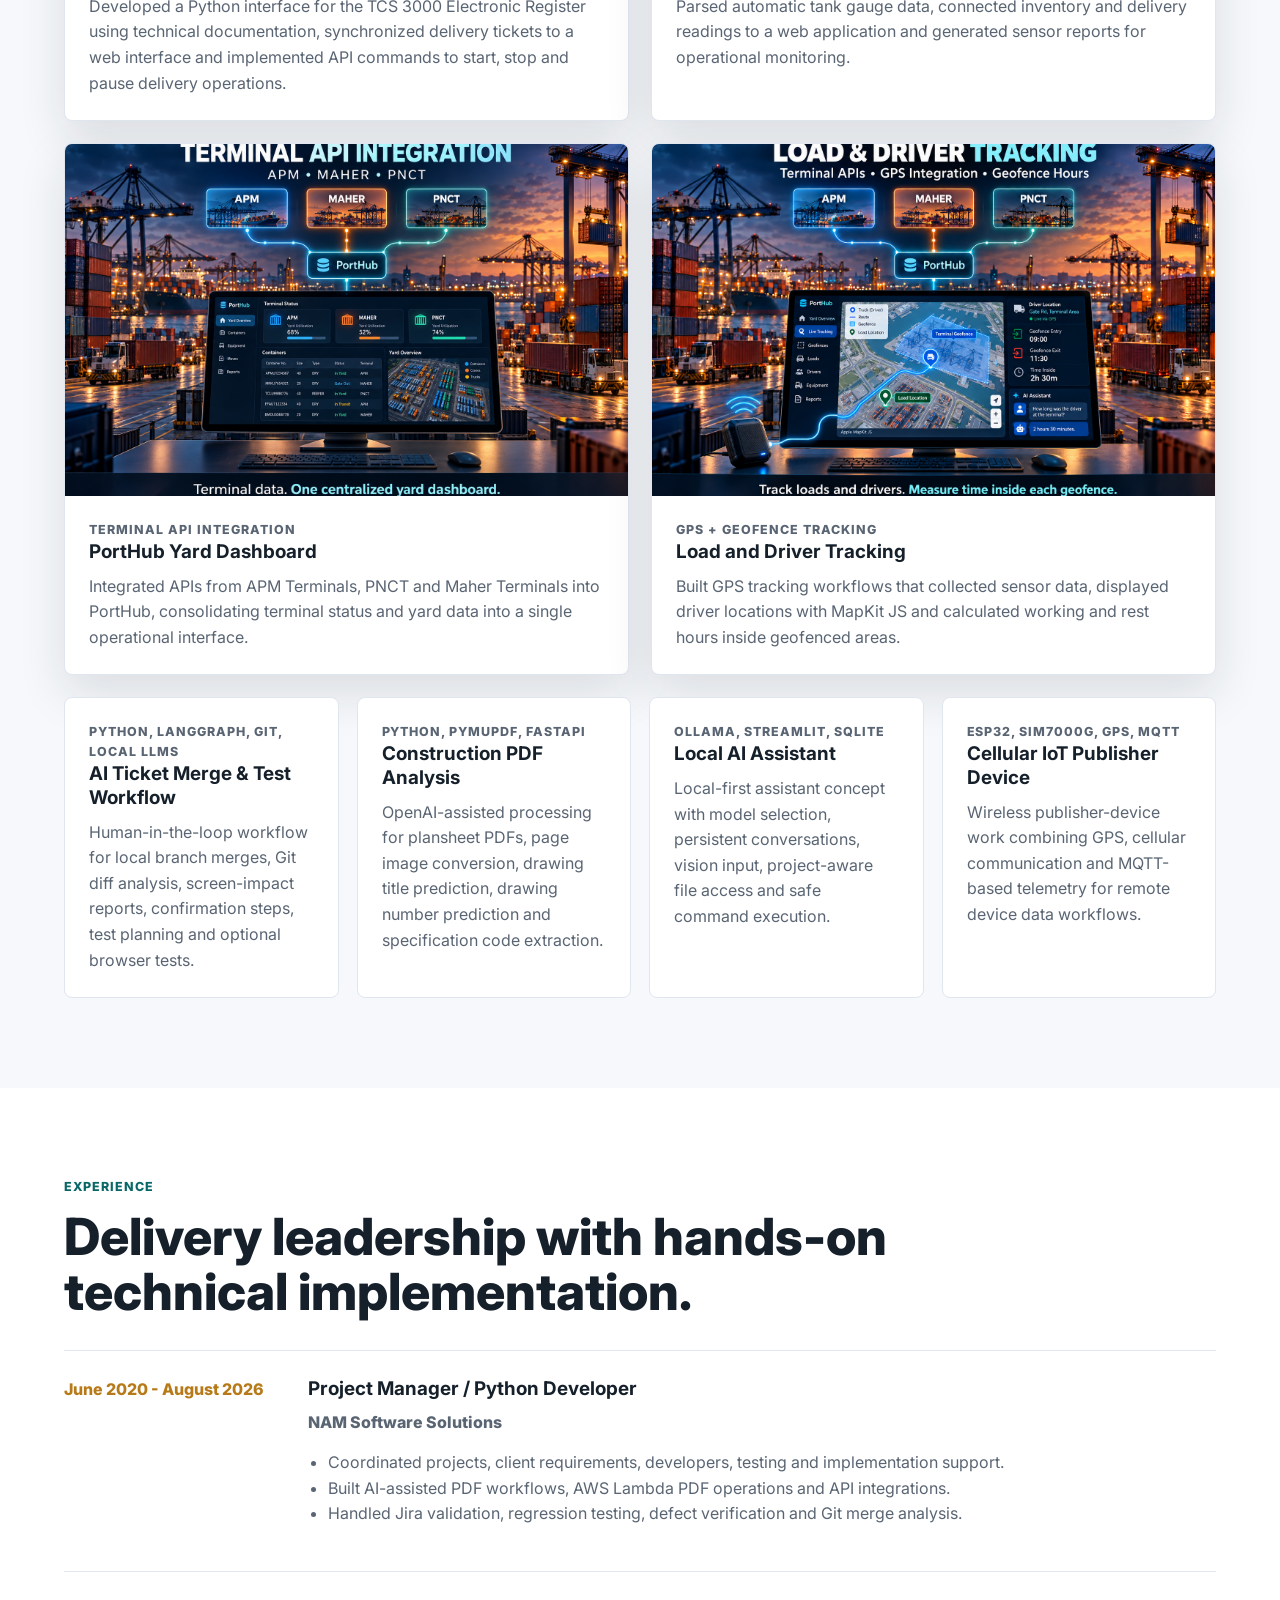
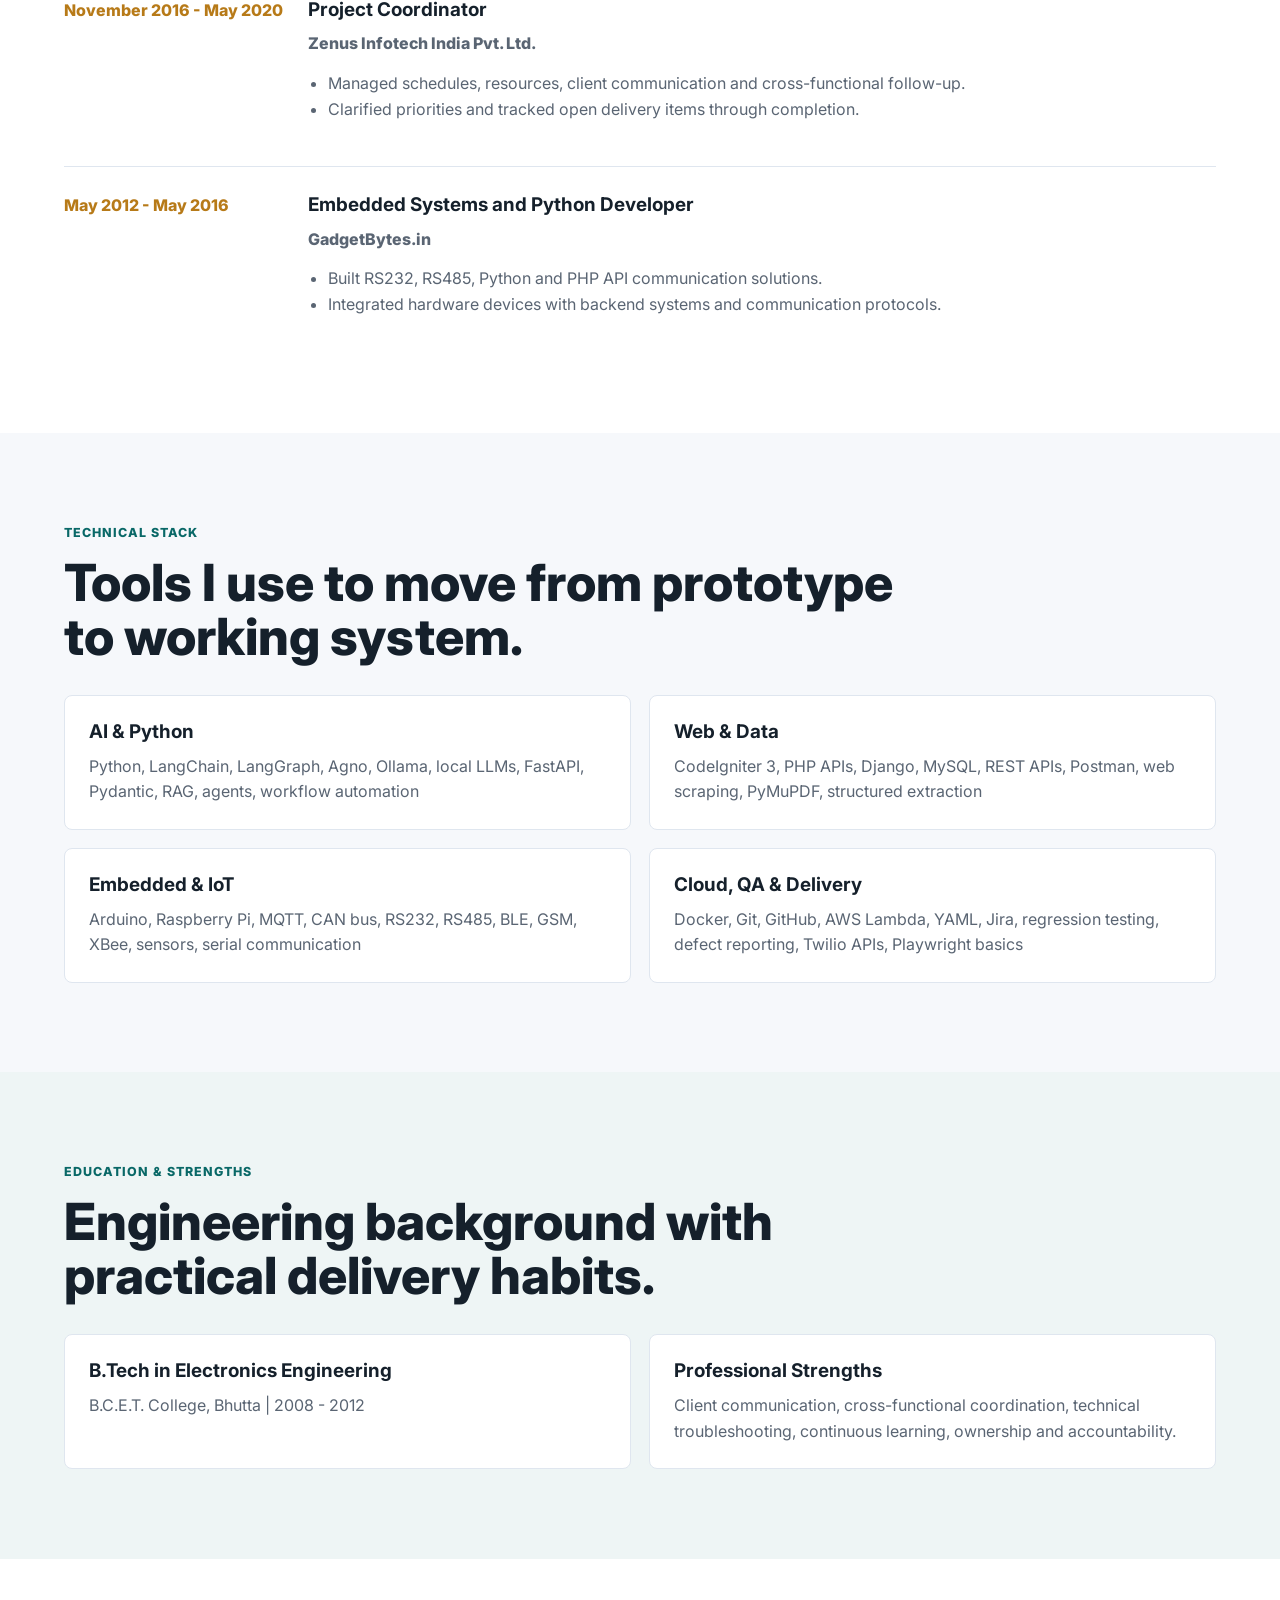
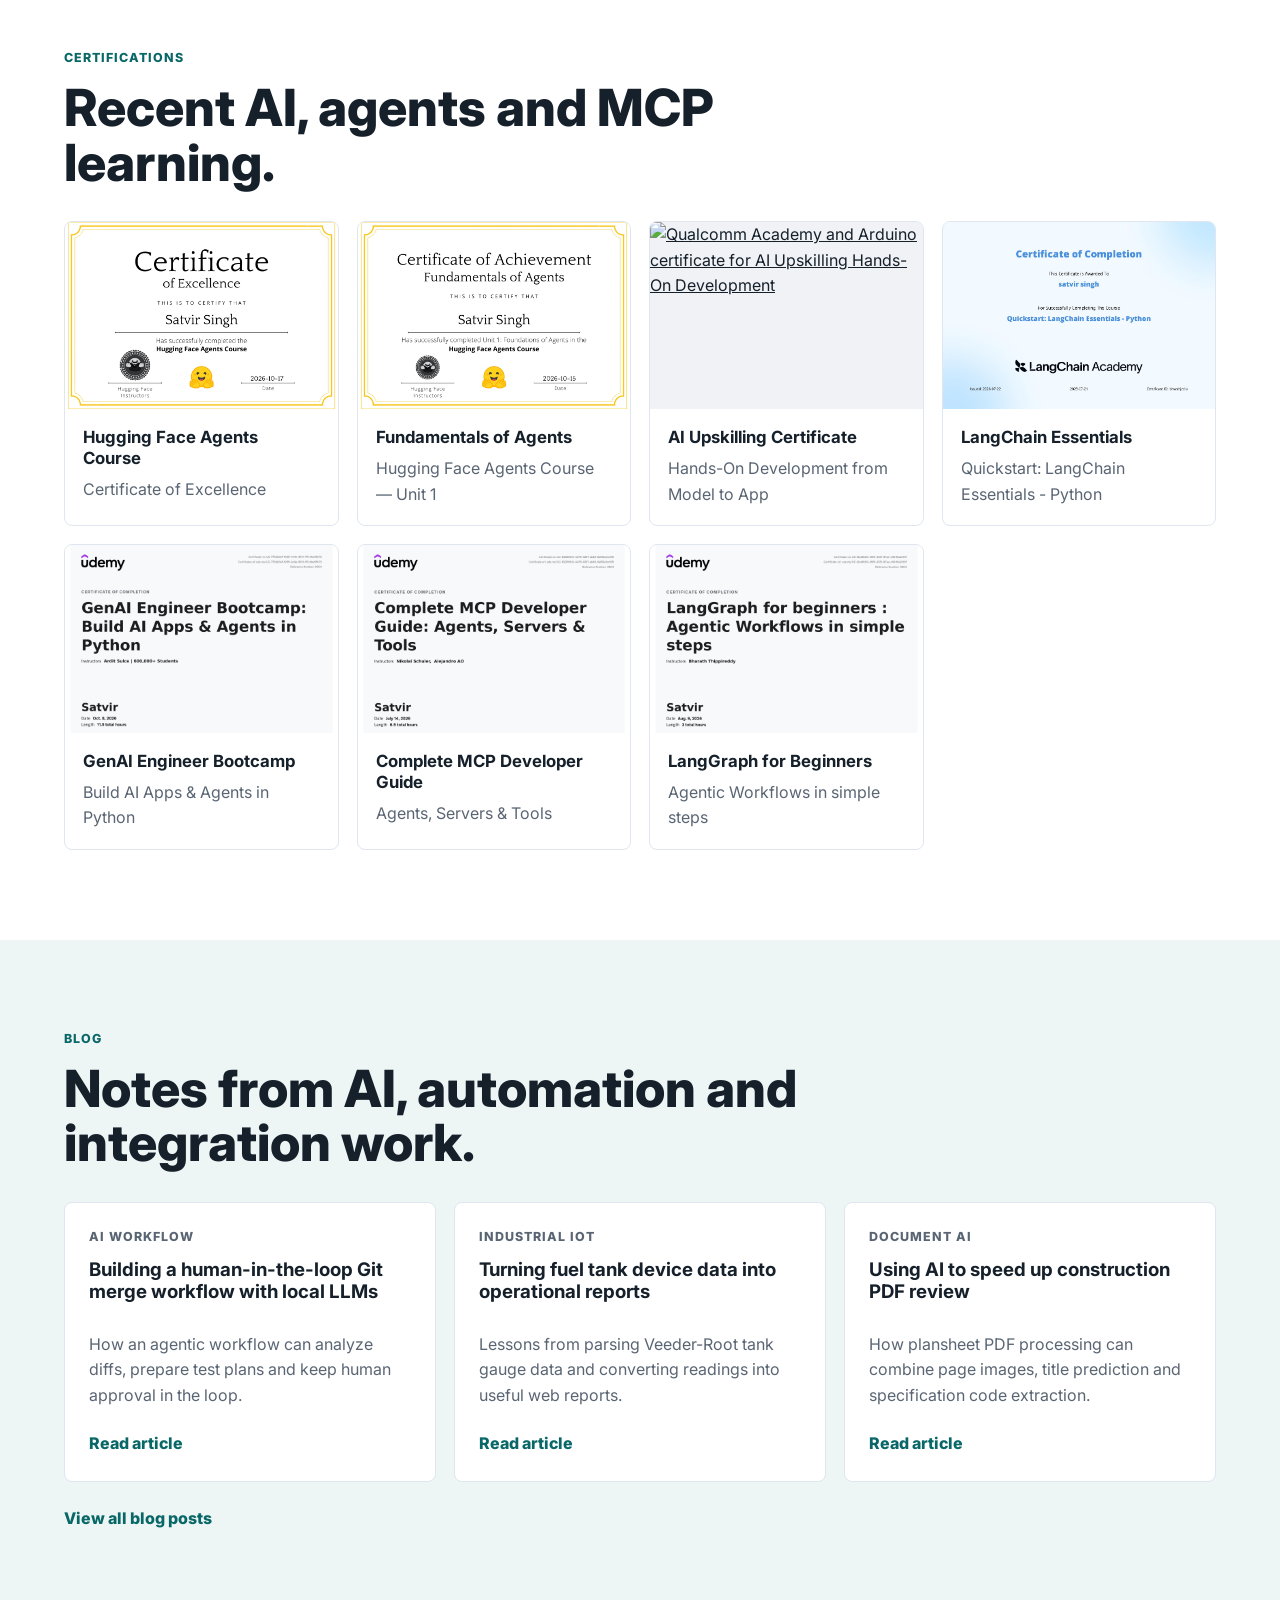
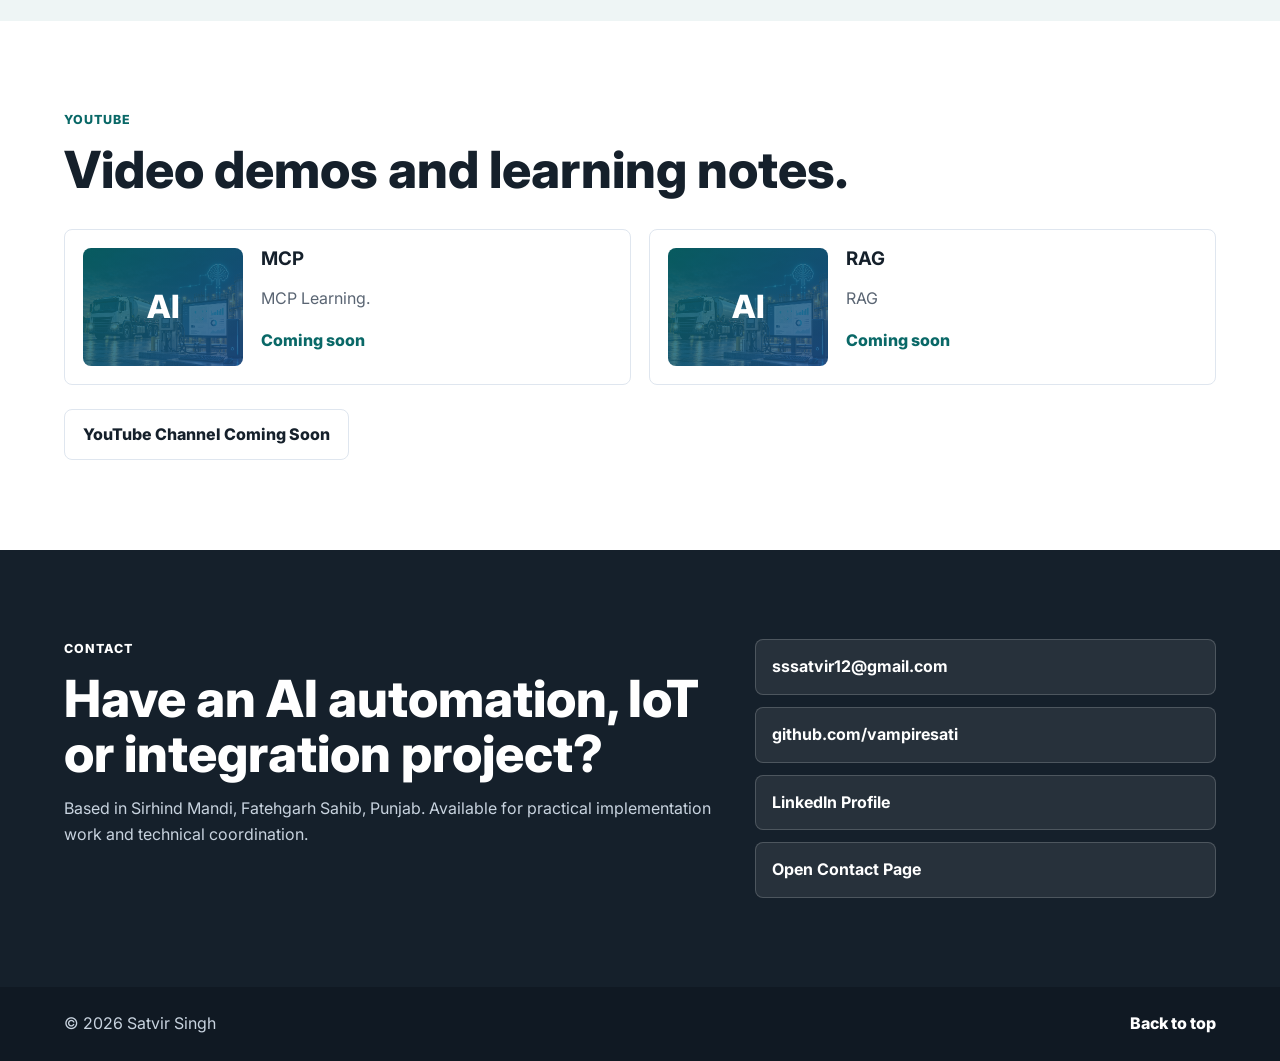
==== commit d59eb12a: "Add Hugging Face Agents certifications to portfolio" ====
--- a/portfolio/index.html
+++ b/portfolio/index.html
@@ -247,6 +247,24 @@
         </div>
         <div class="certificate-grid">
           <article class="certificate-card">
+            <a href="../mycertificates/final_huggingfaceagent.webp" target="_blank" rel="noreferrer">
+              <img src="../mycertificates/final_huggingfaceagent.webp" alt="Hugging Face certificate of excellence for completing the Agents Course">
+            </a>
+            <div>
+              <h3>Hugging Face Agents Course</h3>
+              <p>Certificate of Excellence</p>
+            </div>
+          </article>
+          <article class="certificate-card">
+            <a href="../mycertificates/fundamentalshuggingface.webp" target="_blank" rel="noreferrer">
+              <img src="../mycertificates/fundamentalshuggingface.webp" alt="Hugging Face certificate of achievement for Fundamentals of Agents">
+            </a>
+            <div>
+              <h3>Fundamentals of Agents</h3>
+              <p>Hugging Face Agents Course — Unit 1</p>
+            </div>
+          </article>
+          <article class="certificate-card">
             <a href="../mycertificates/AI-Upskilling-certificate-Hands-On-Development.pdf" target="_blank" rel="noreferrer">
               <img src="../mycertificates/AI-Upskilling-certificate-Hands-On-Development.jpg" alt="Qualcomm Academy and Arduino certificate for AI Upskilling Hands-On Development">
             </a>
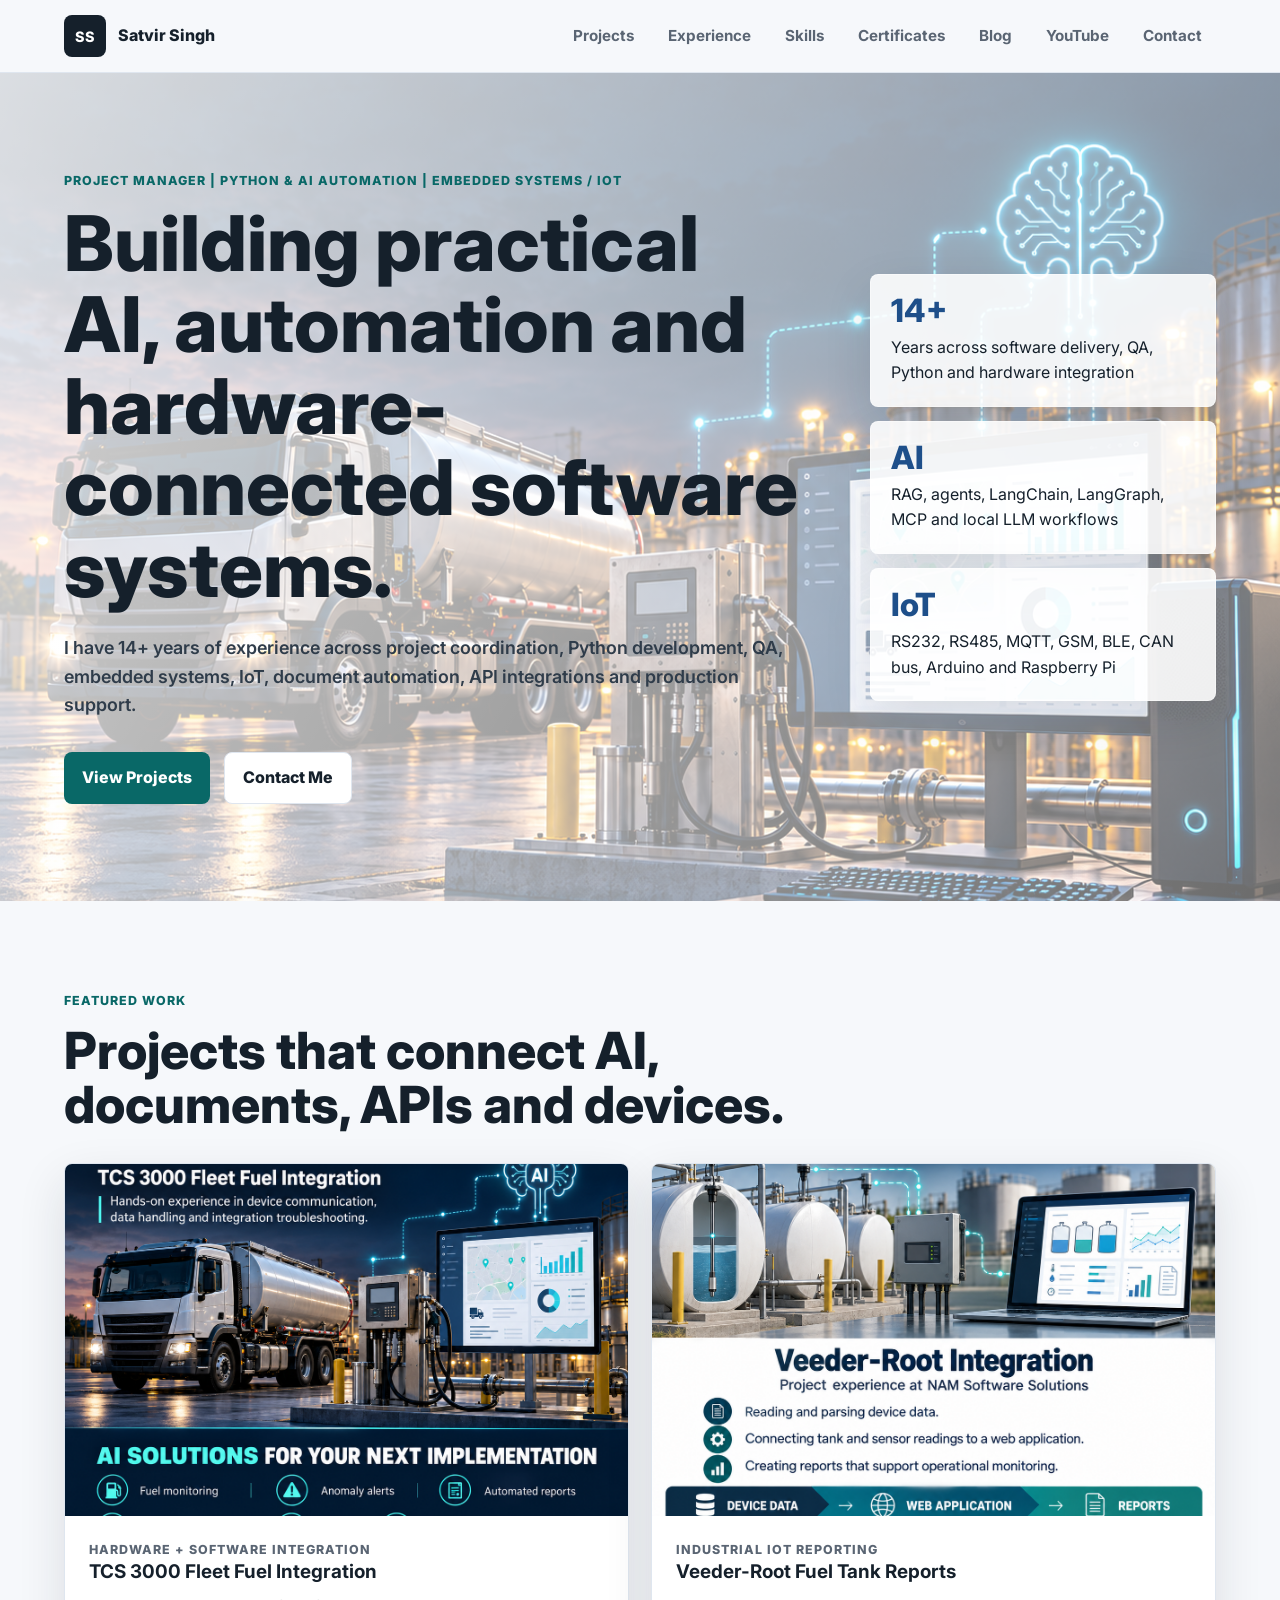
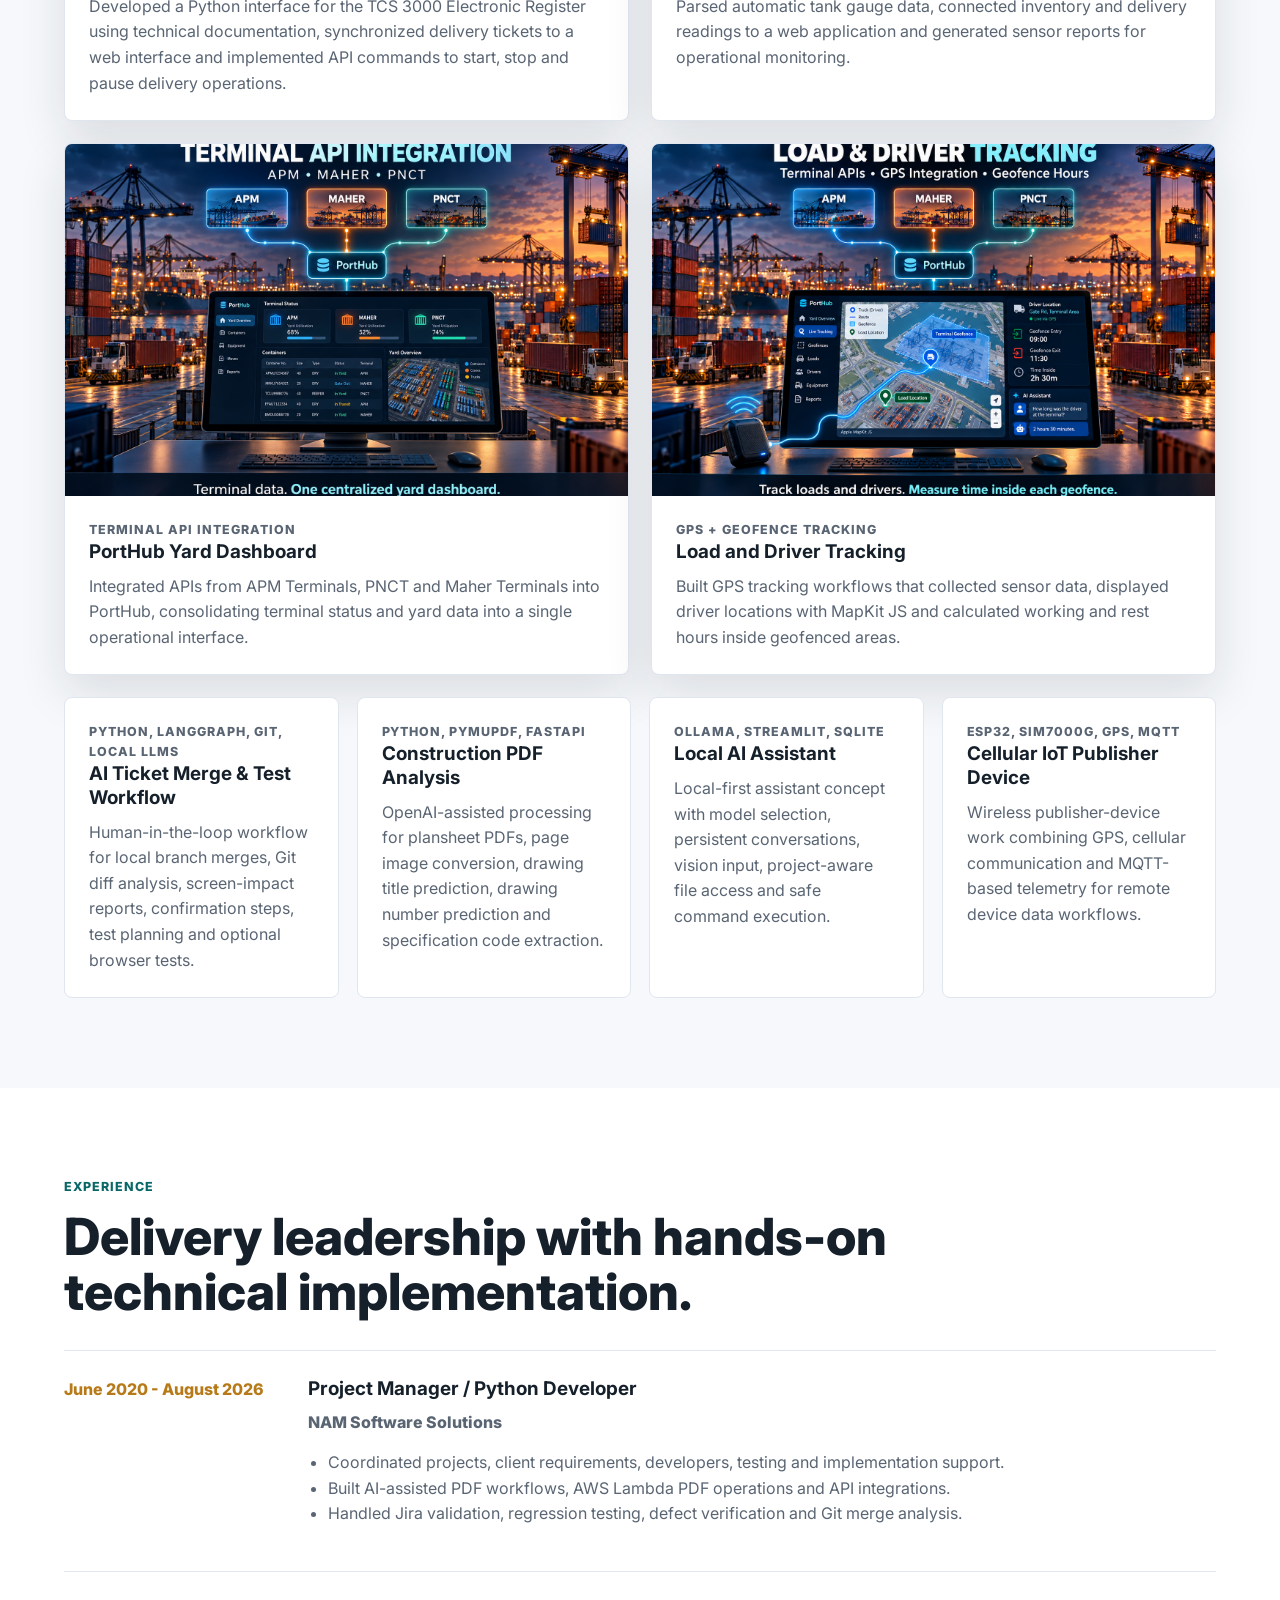
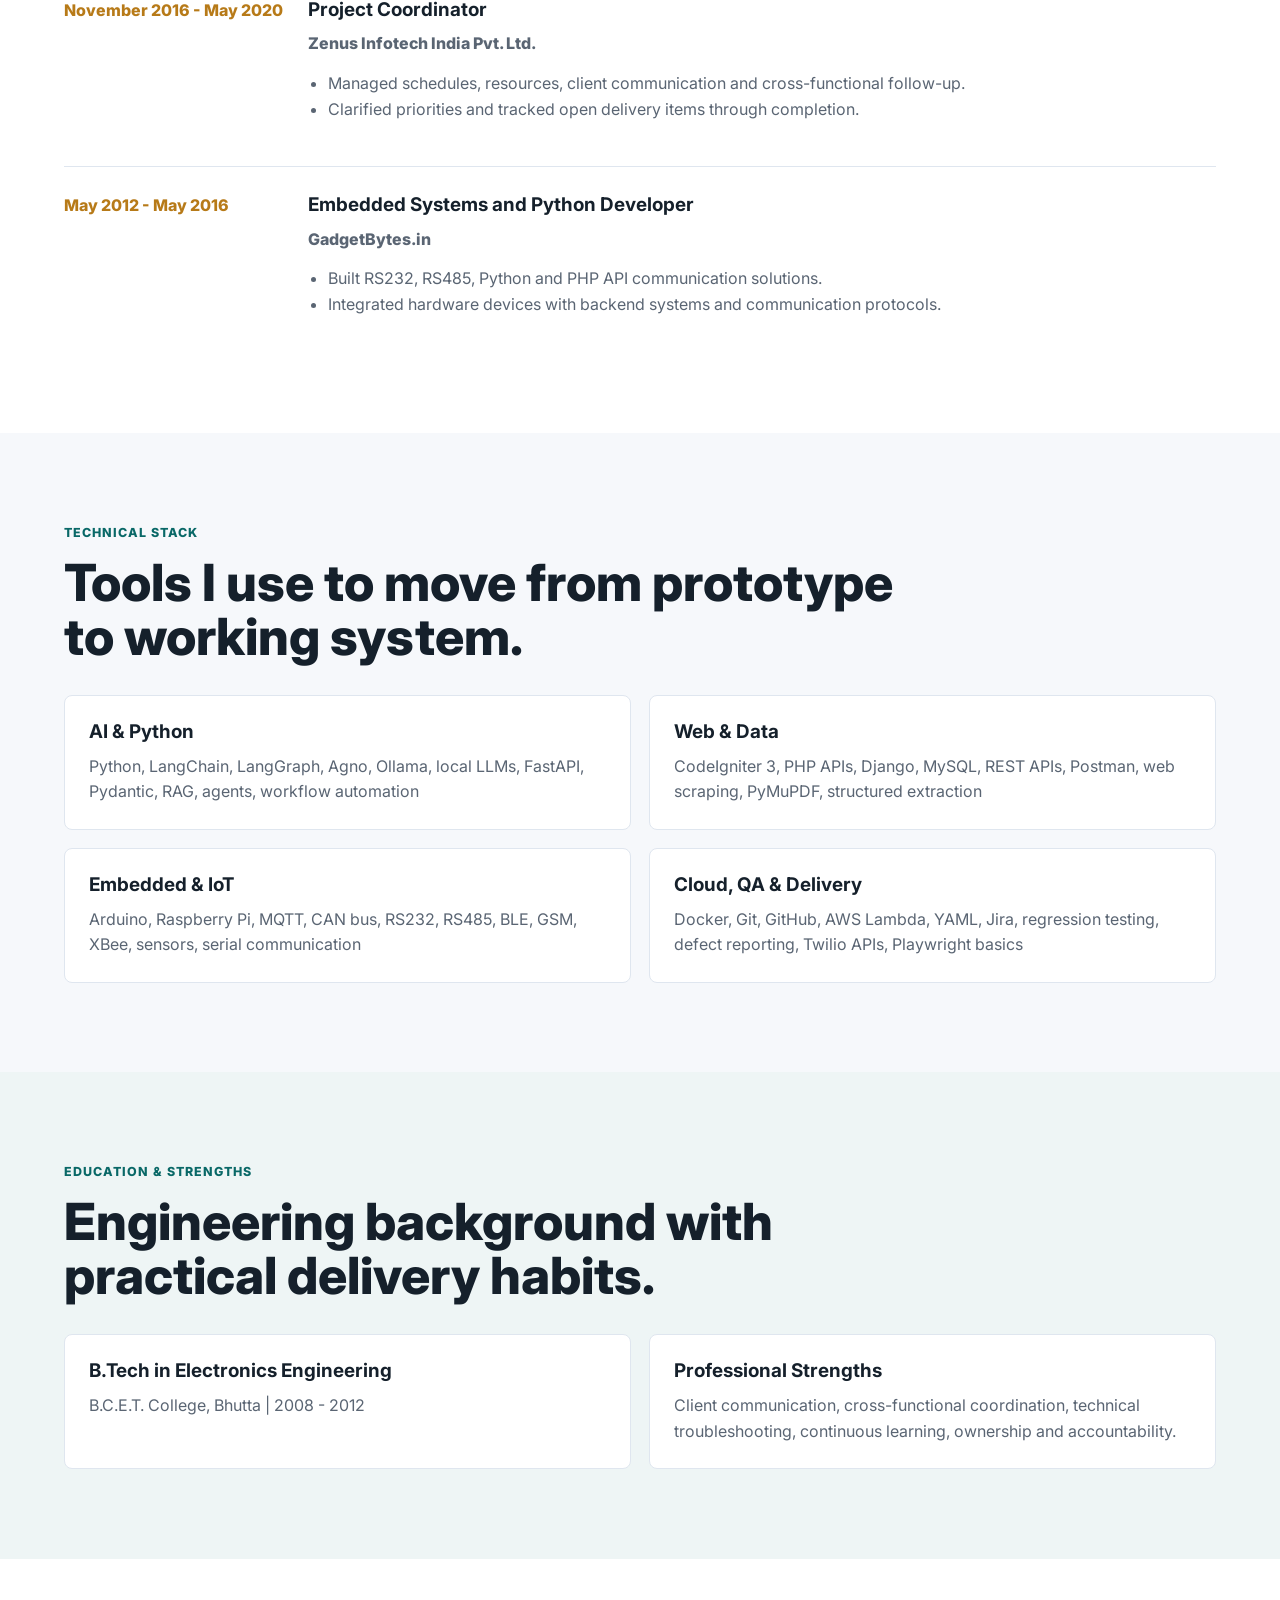
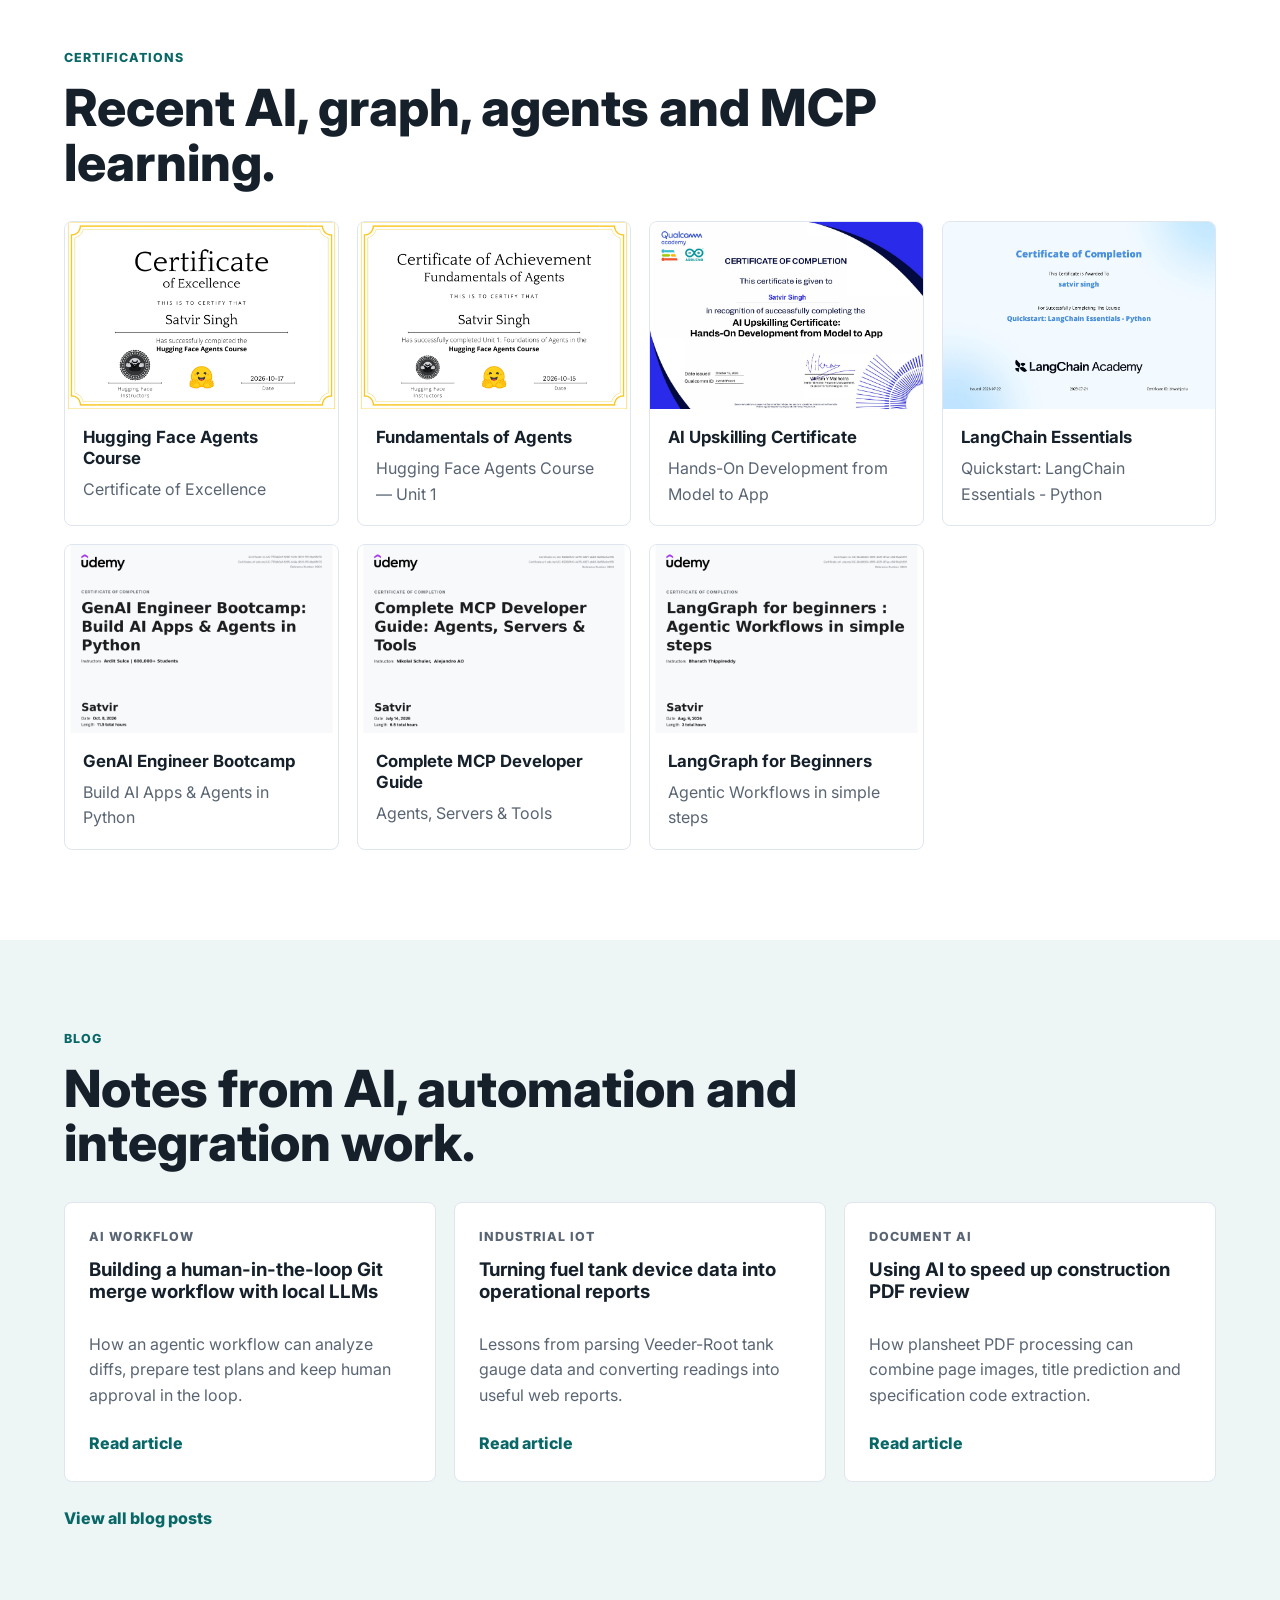
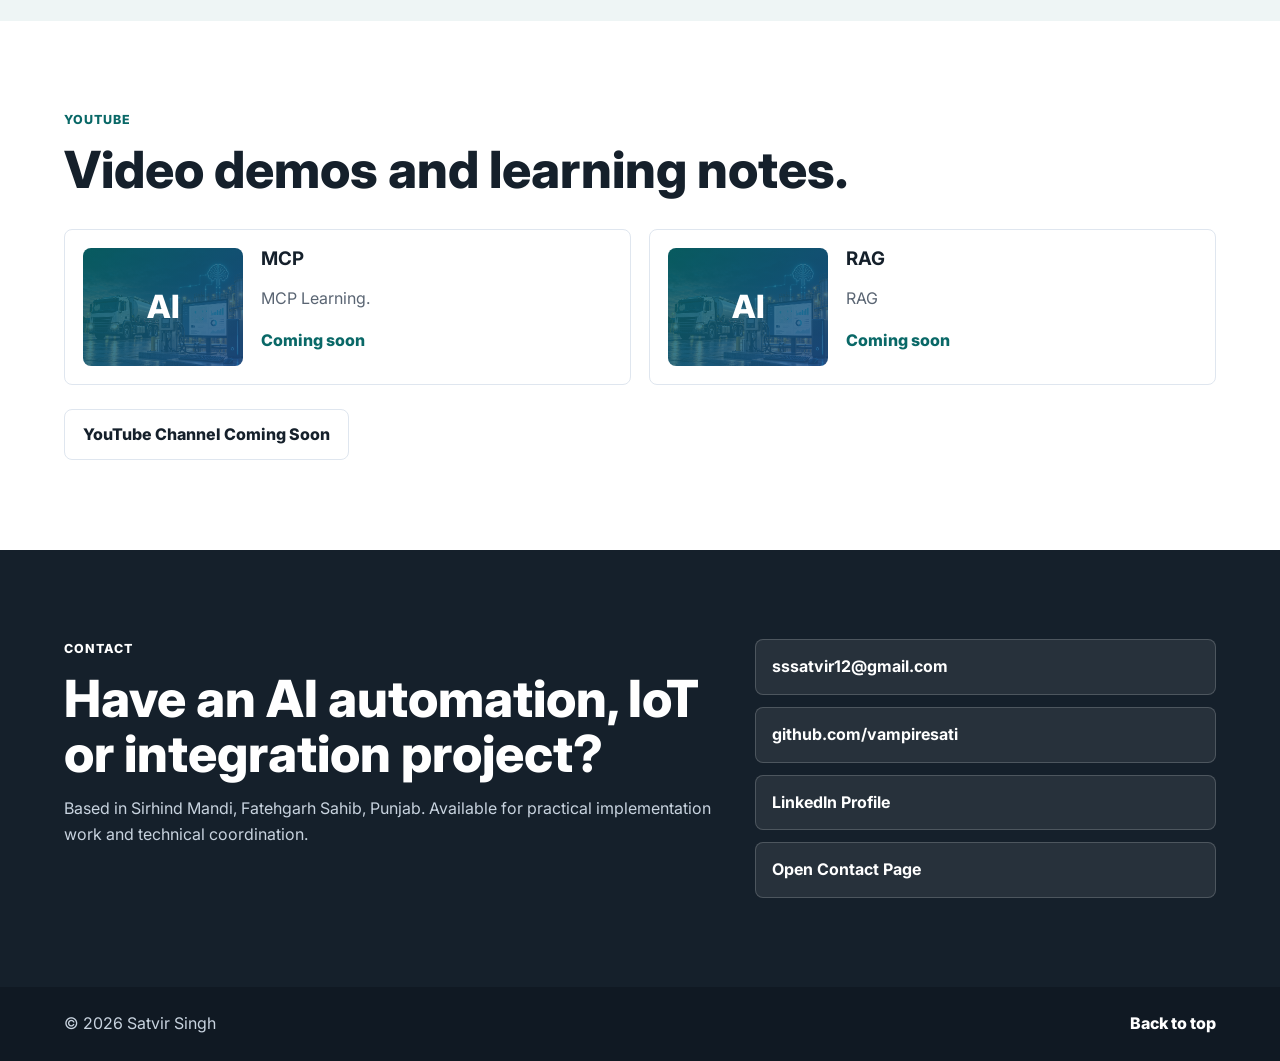
==== commit de9d90f4: "Add AI Upskilling Hands-On Development certificate to portfolio" ====
--- a/portfolio/index.html
+++ b/portfolio/index.html
@@ -243,7 +243,7 @@
       <section class="section certificates-section" id="certificates">
         <div class="section-heading">
           <p class="eyebrow">Certifications</p>
-          <h2>Recent AI, agents and MCP learning.</h2>
+          <h2>Recent AI, graph, agents and MCP learning.</h2>
         </div>
         <div class="certificate-grid">
           <article class="certificate-card">
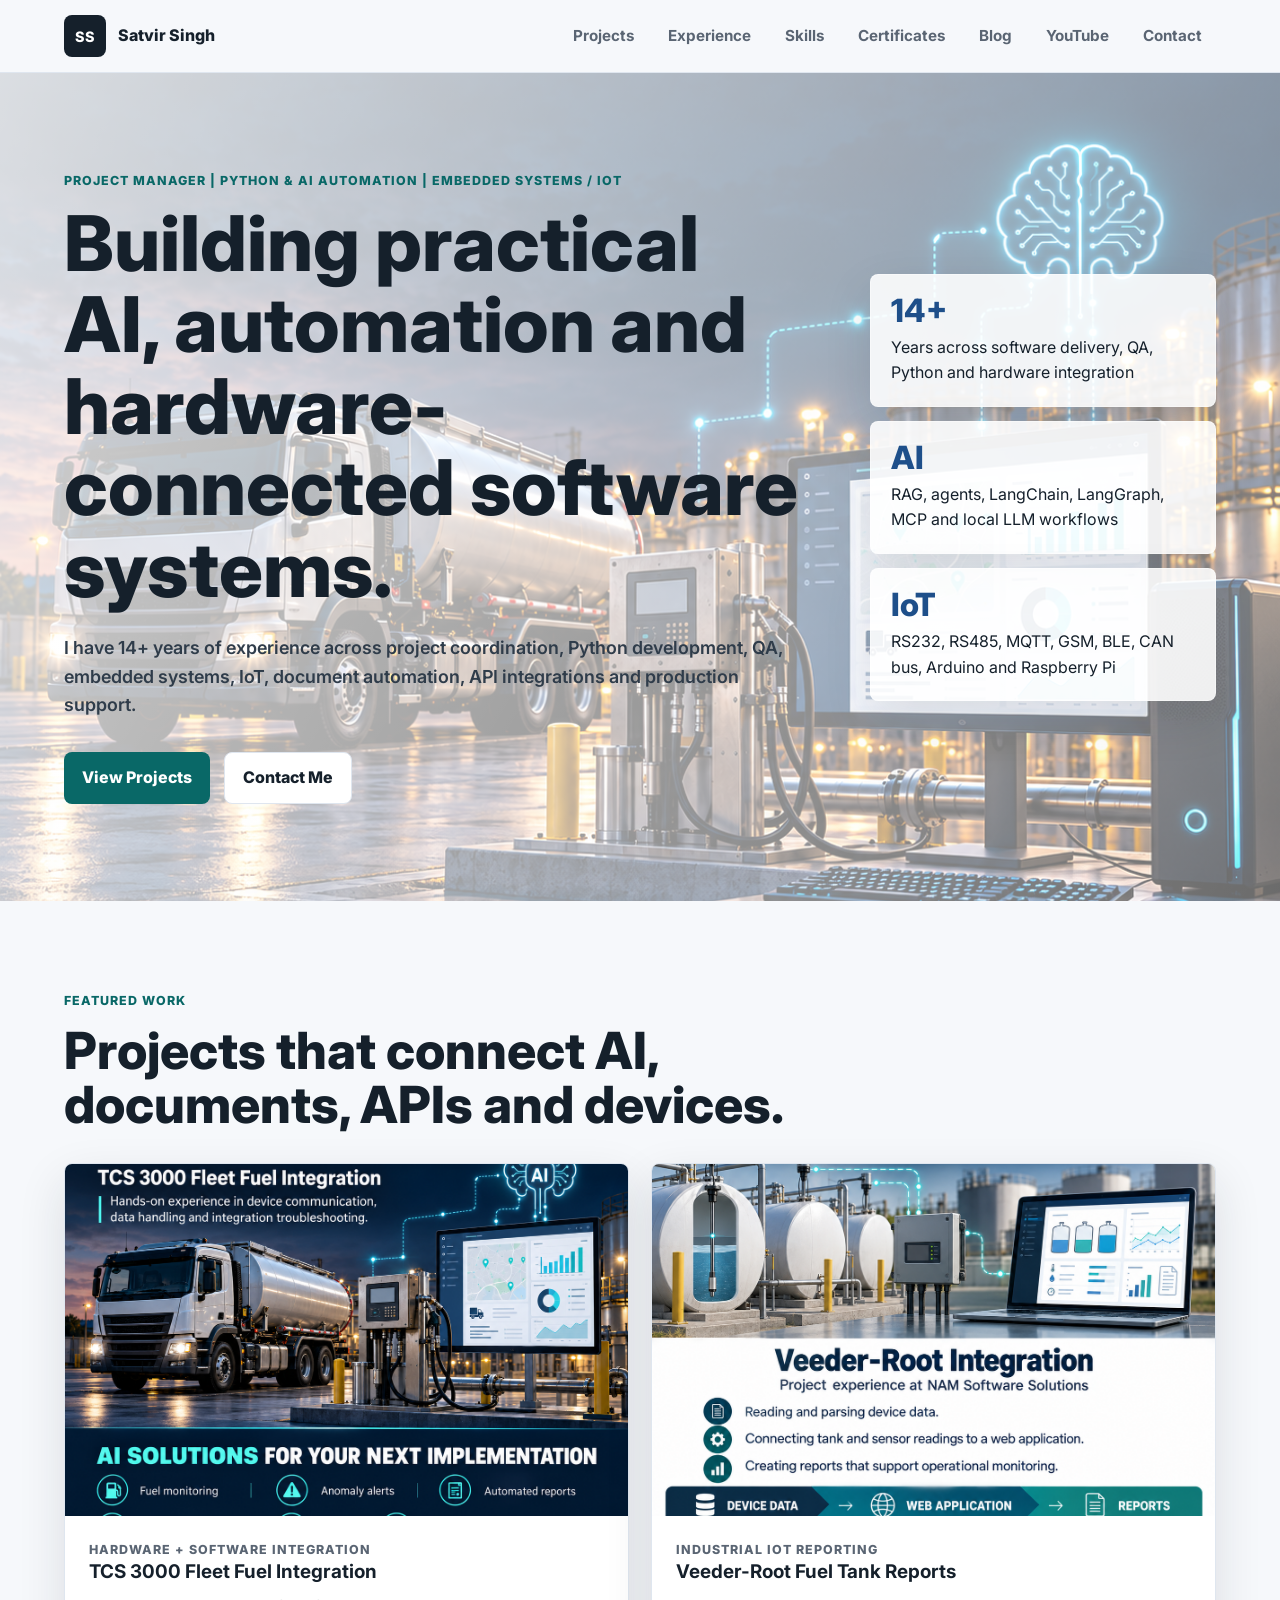
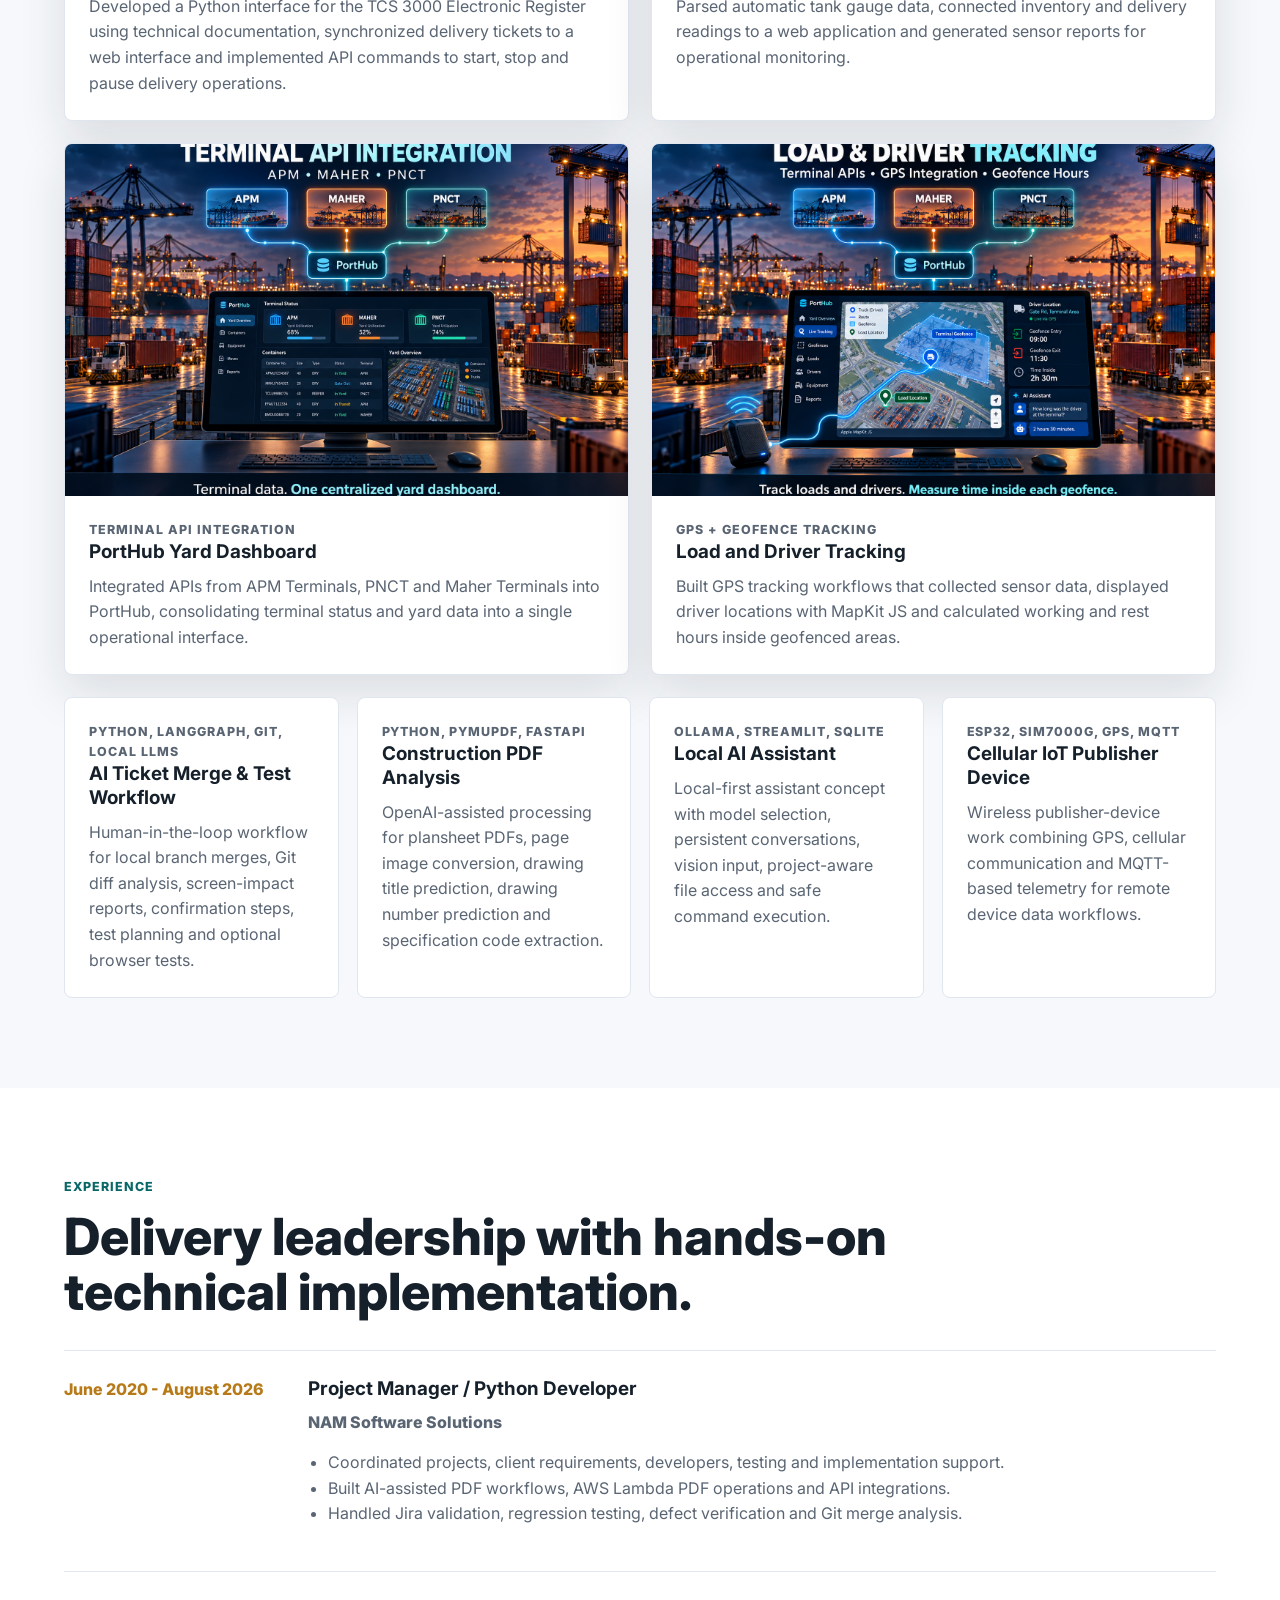
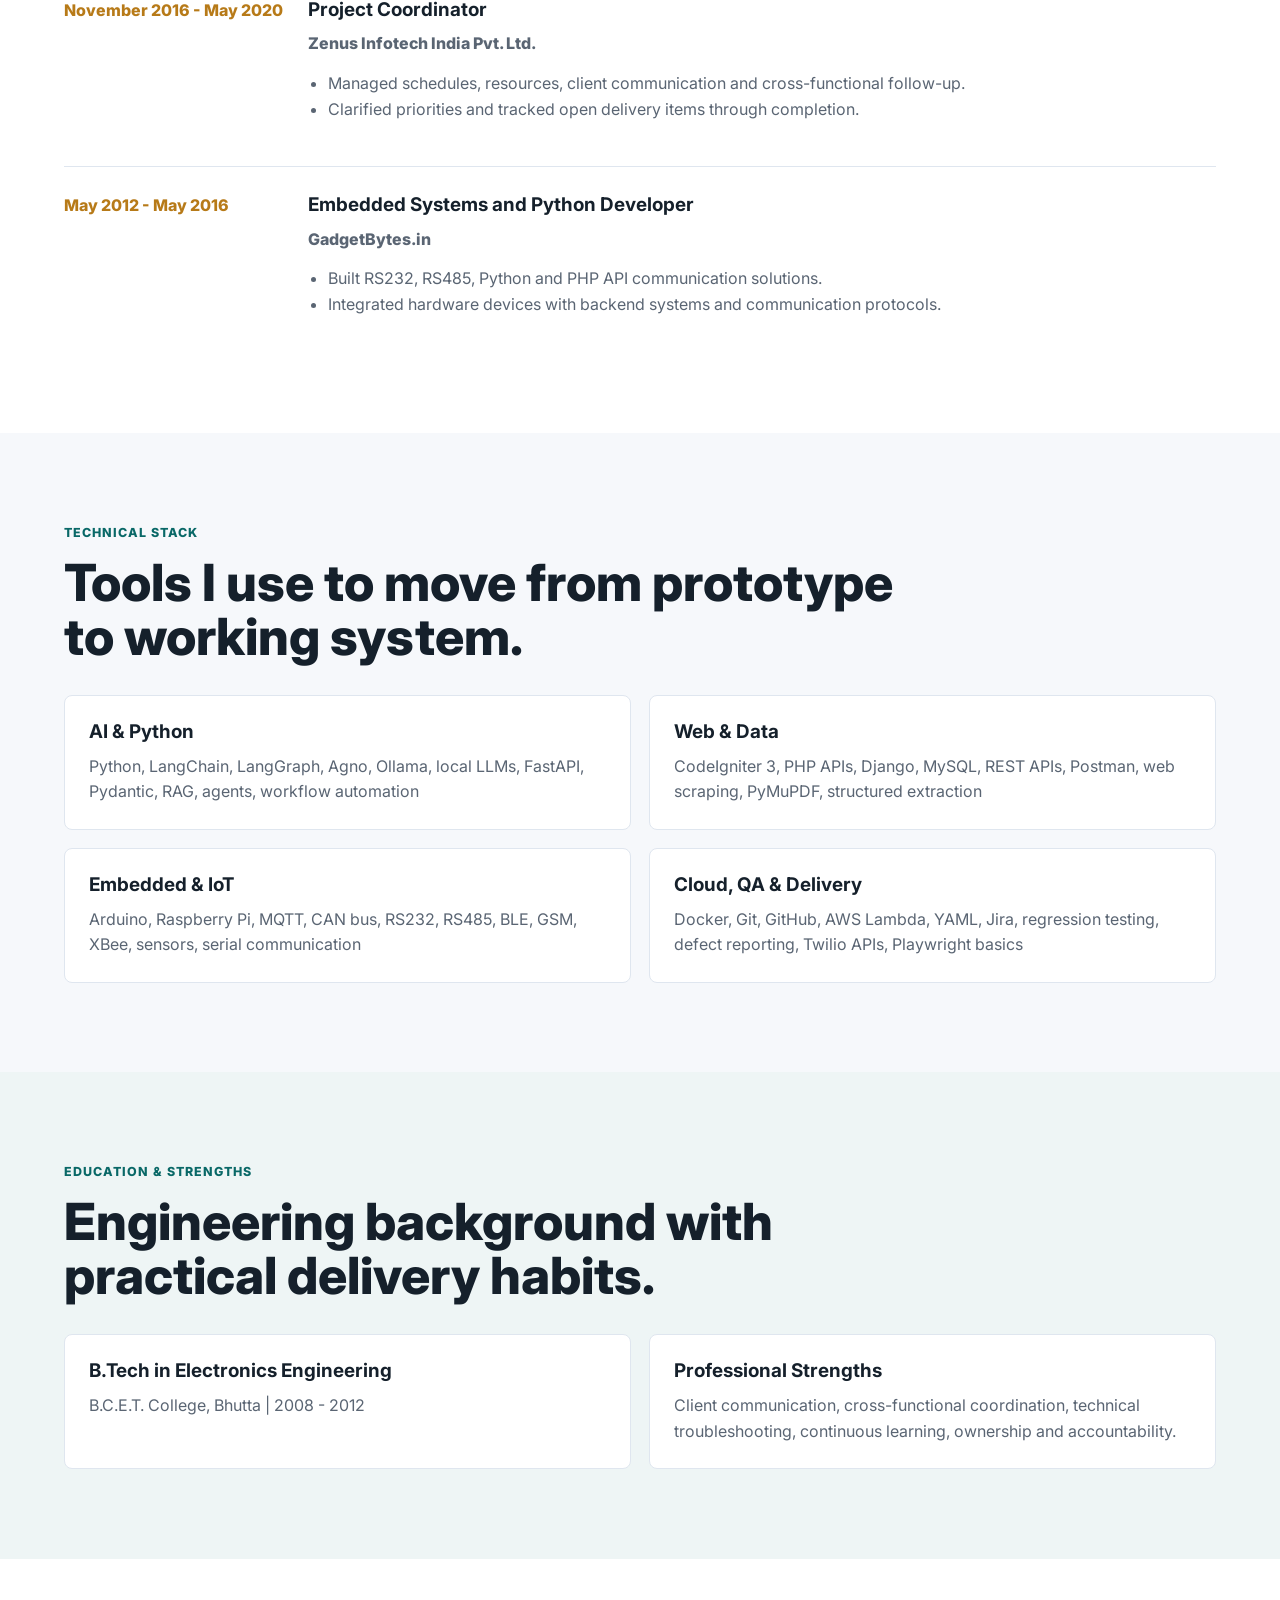
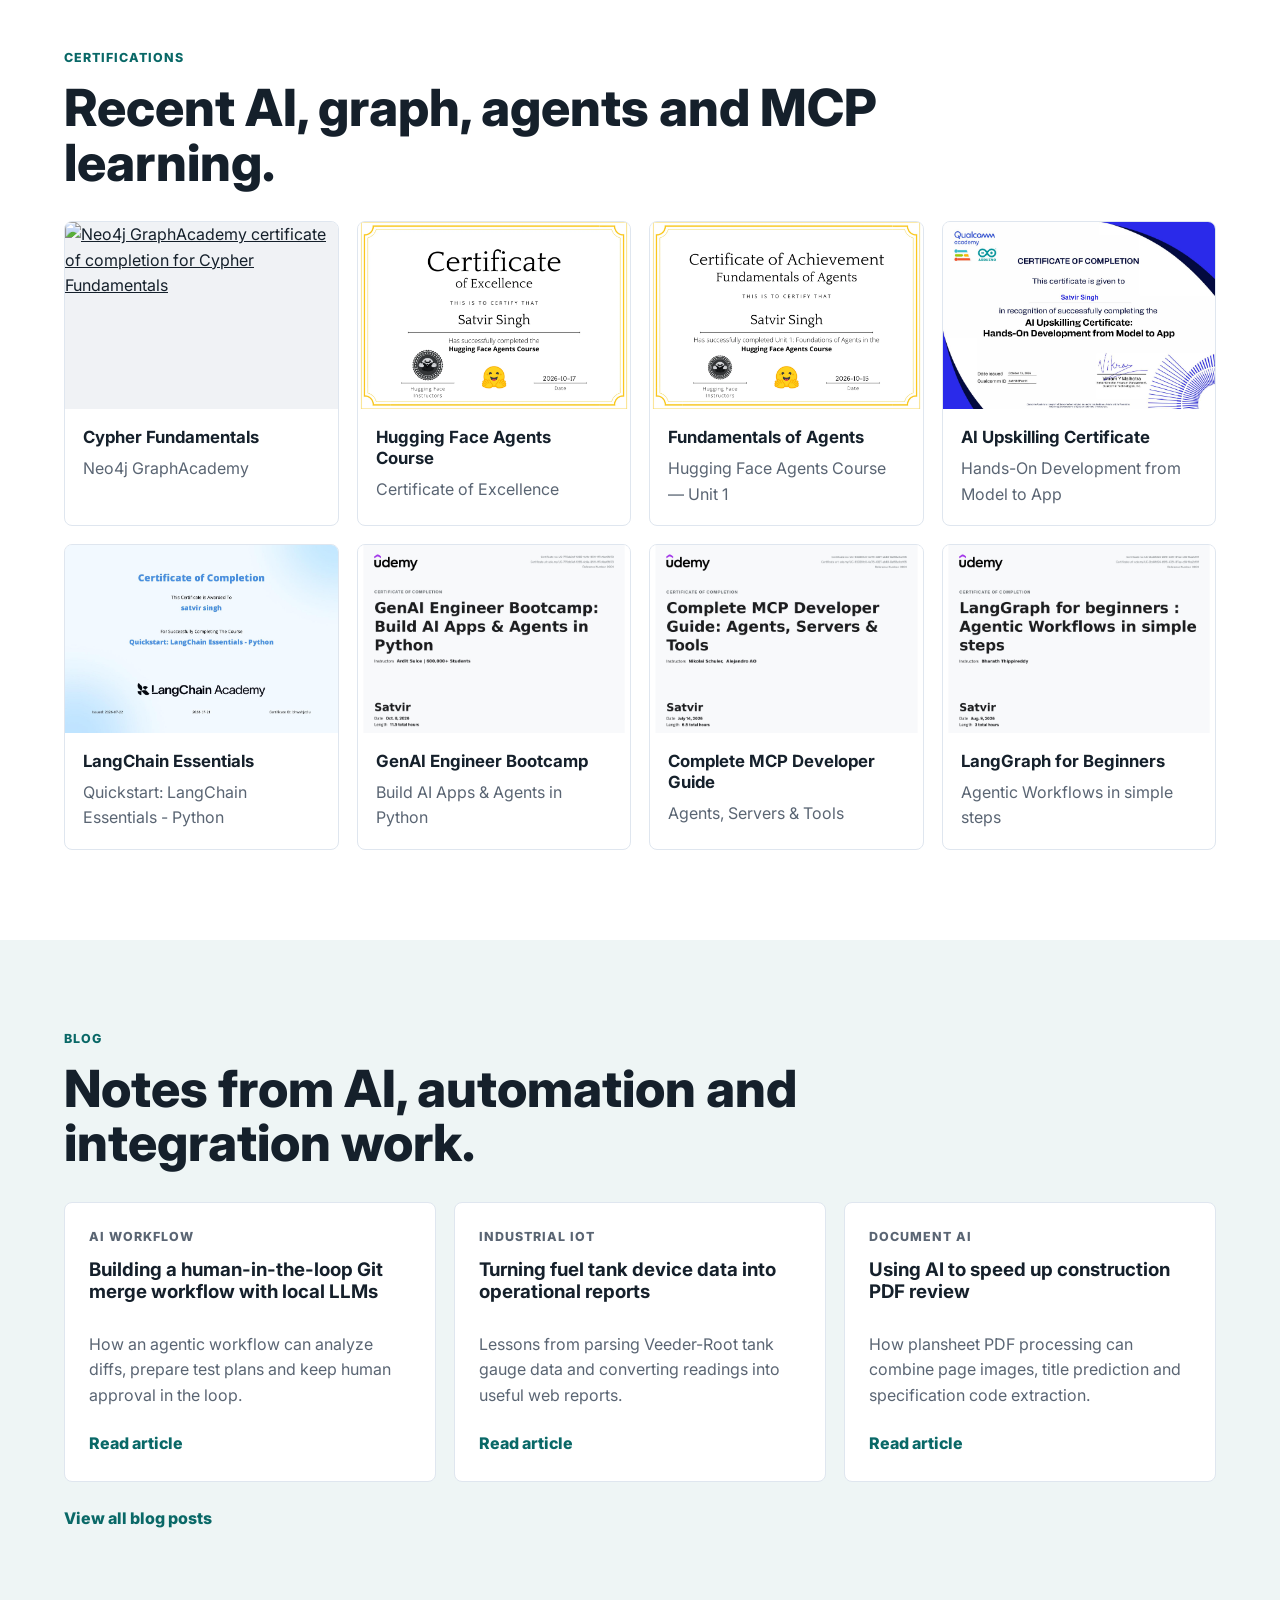
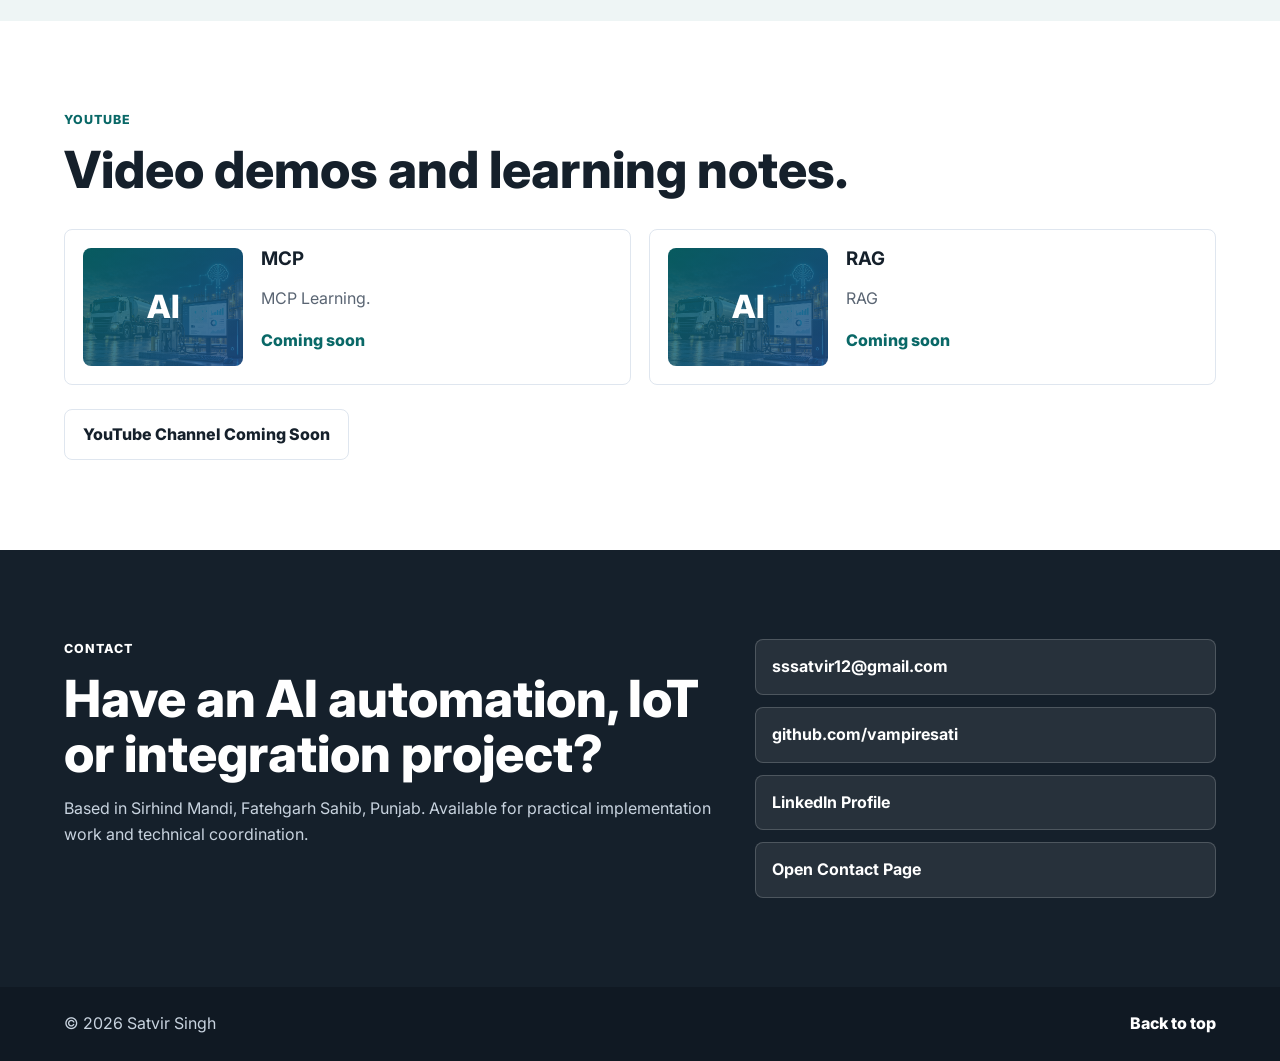
==== commit 9b912678: "Add Cypher Fundamentals certification to portfolio" ====
--- a/portfolio/index.html
+++ b/portfolio/index.html
@@ -247,6 +247,15 @@
         </div>
         <div class="certificate-grid">
           <article class="certificate-card">
+            <a href="../mycertificates/Cypher%20Fundamentals%20Certificate%20_%20GraphAcademy.pdf" target="_blank" rel="noreferrer">
+              <img src="../mycertificates/cypher-fundamentals-graphacademy.jpg" alt="Neo4j GraphAcademy certificate of completion for Cypher Fundamentals">
+            </a>
+            <div>
+              <h3>Cypher Fundamentals</h3>
+              <p>Neo4j GraphAcademy</p>
+            </div>
+          </article>
+          <article class="certificate-card">
             <a href="../mycertificates/final_huggingfaceagent.webp" target="_blank" rel="noreferrer">
               <img src="../mycertificates/final_huggingfaceagent.webp" alt="Hugging Face certificate of excellence for completing the Agents Course">
             </a>
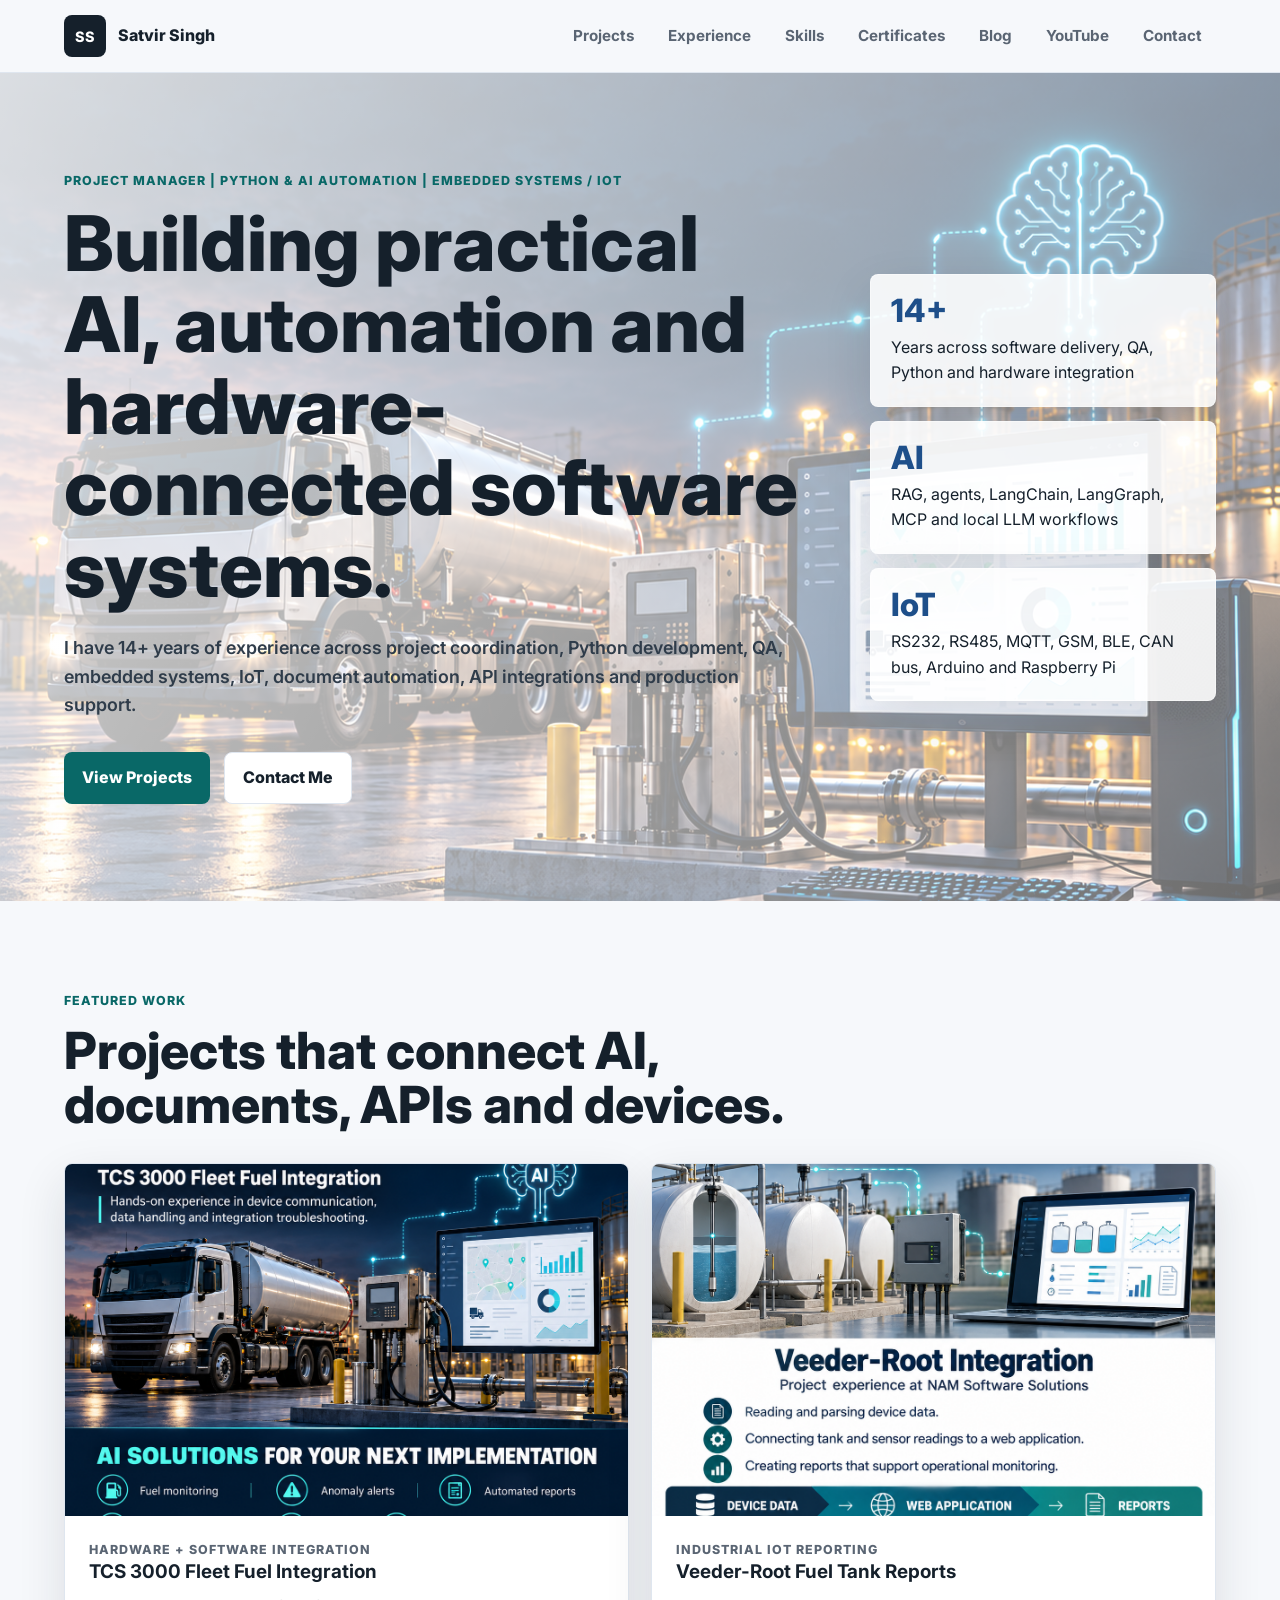
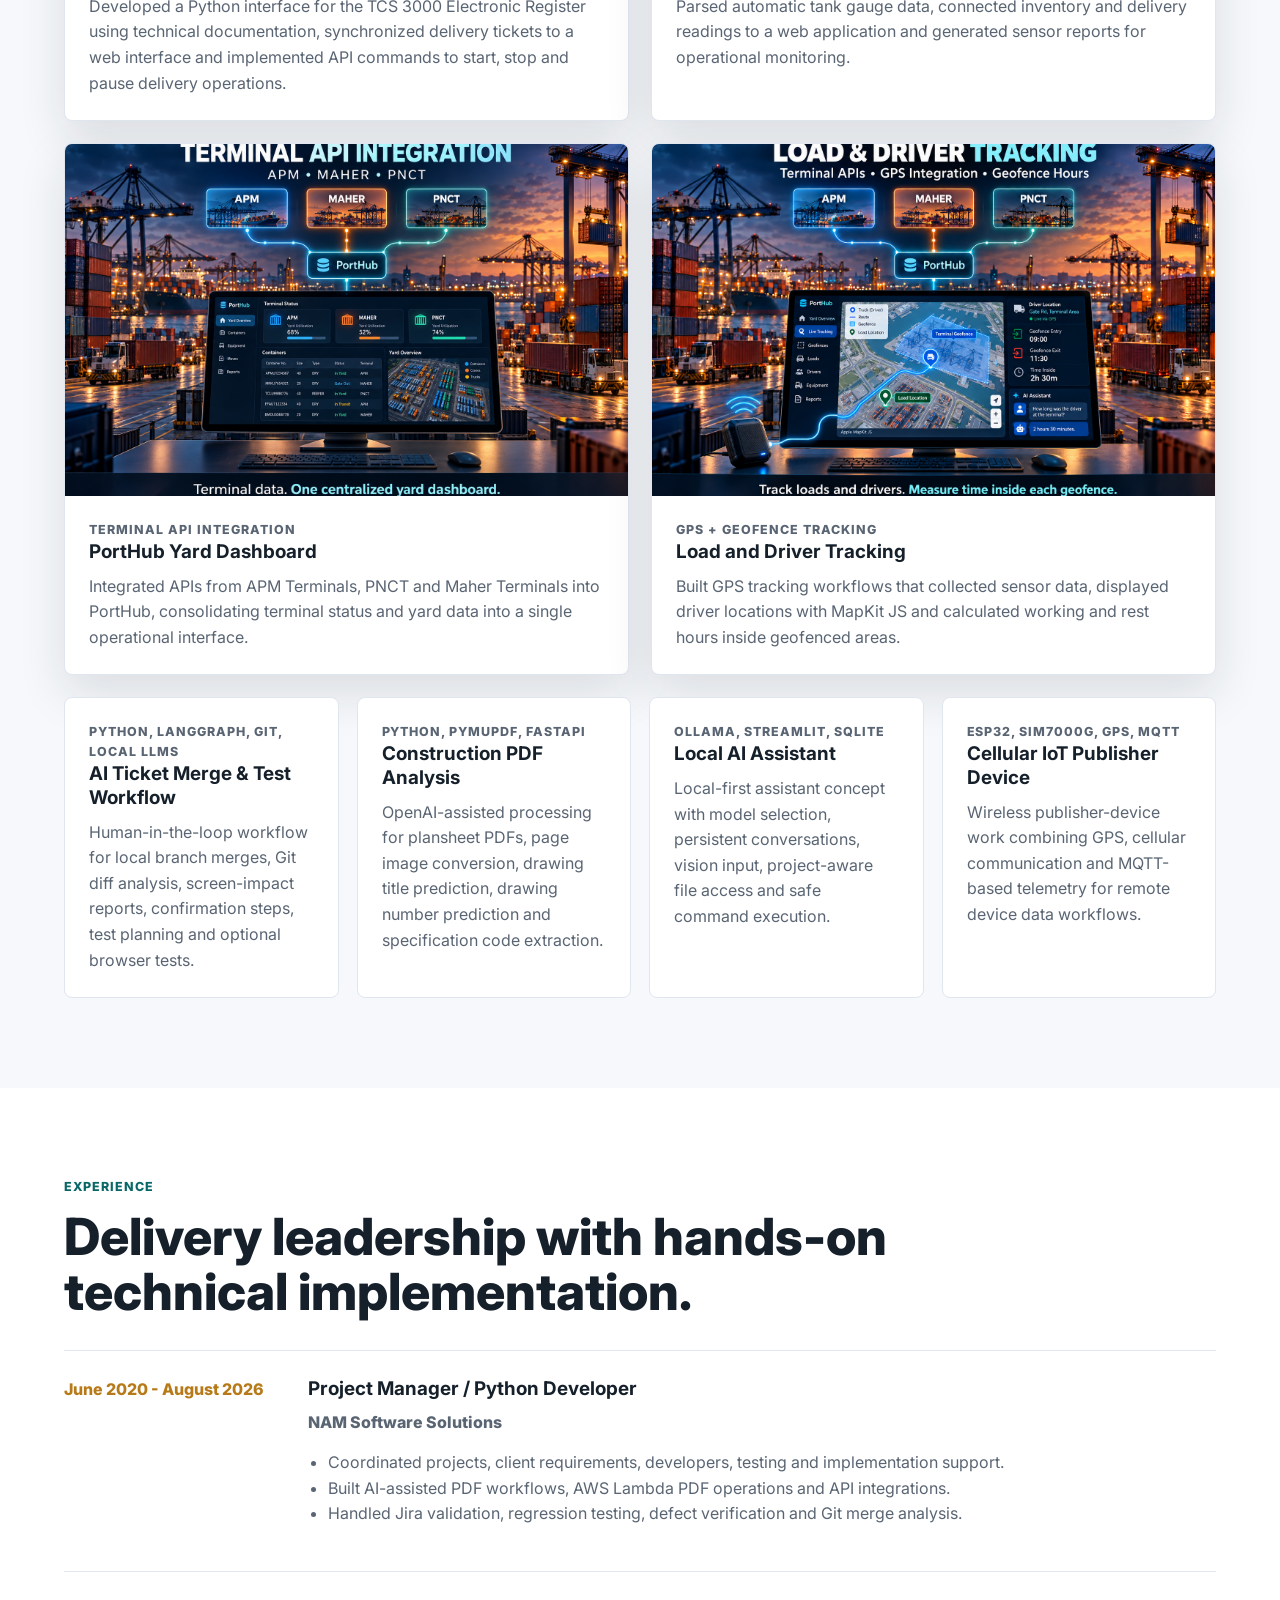
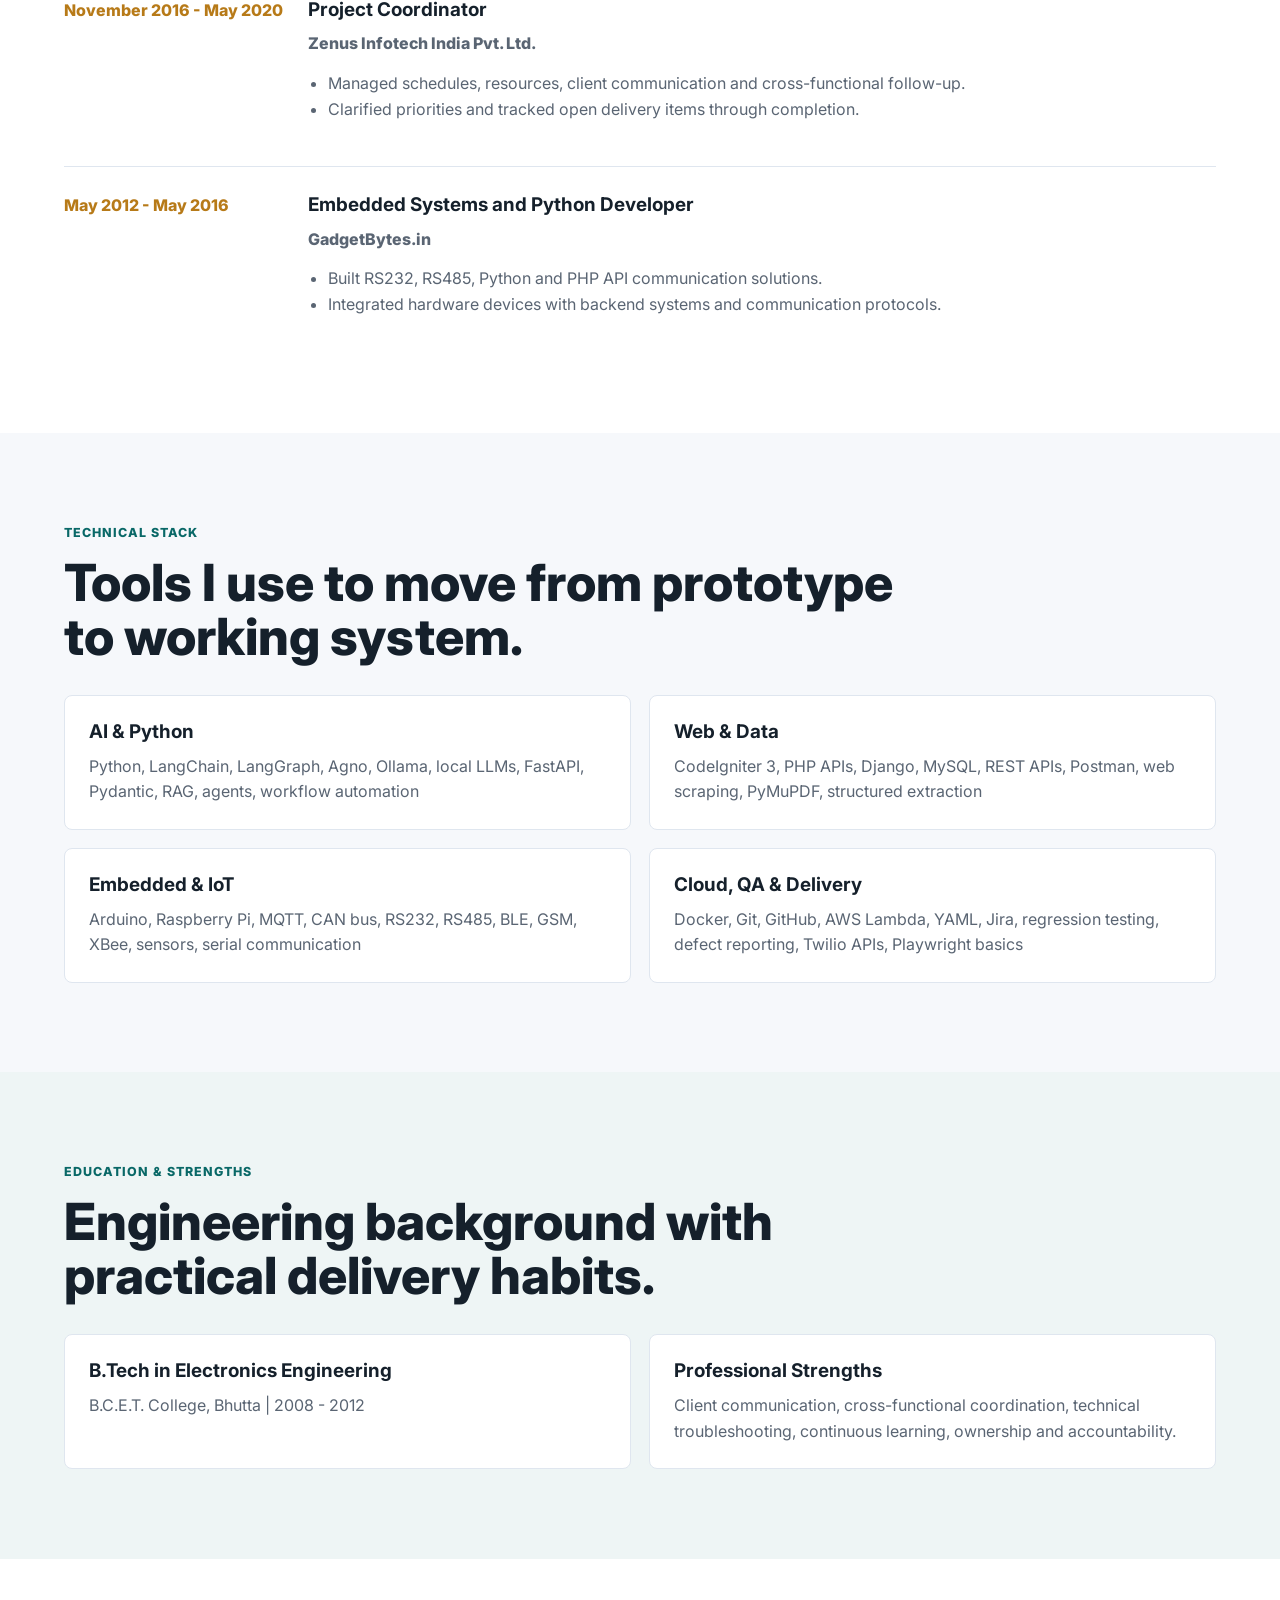
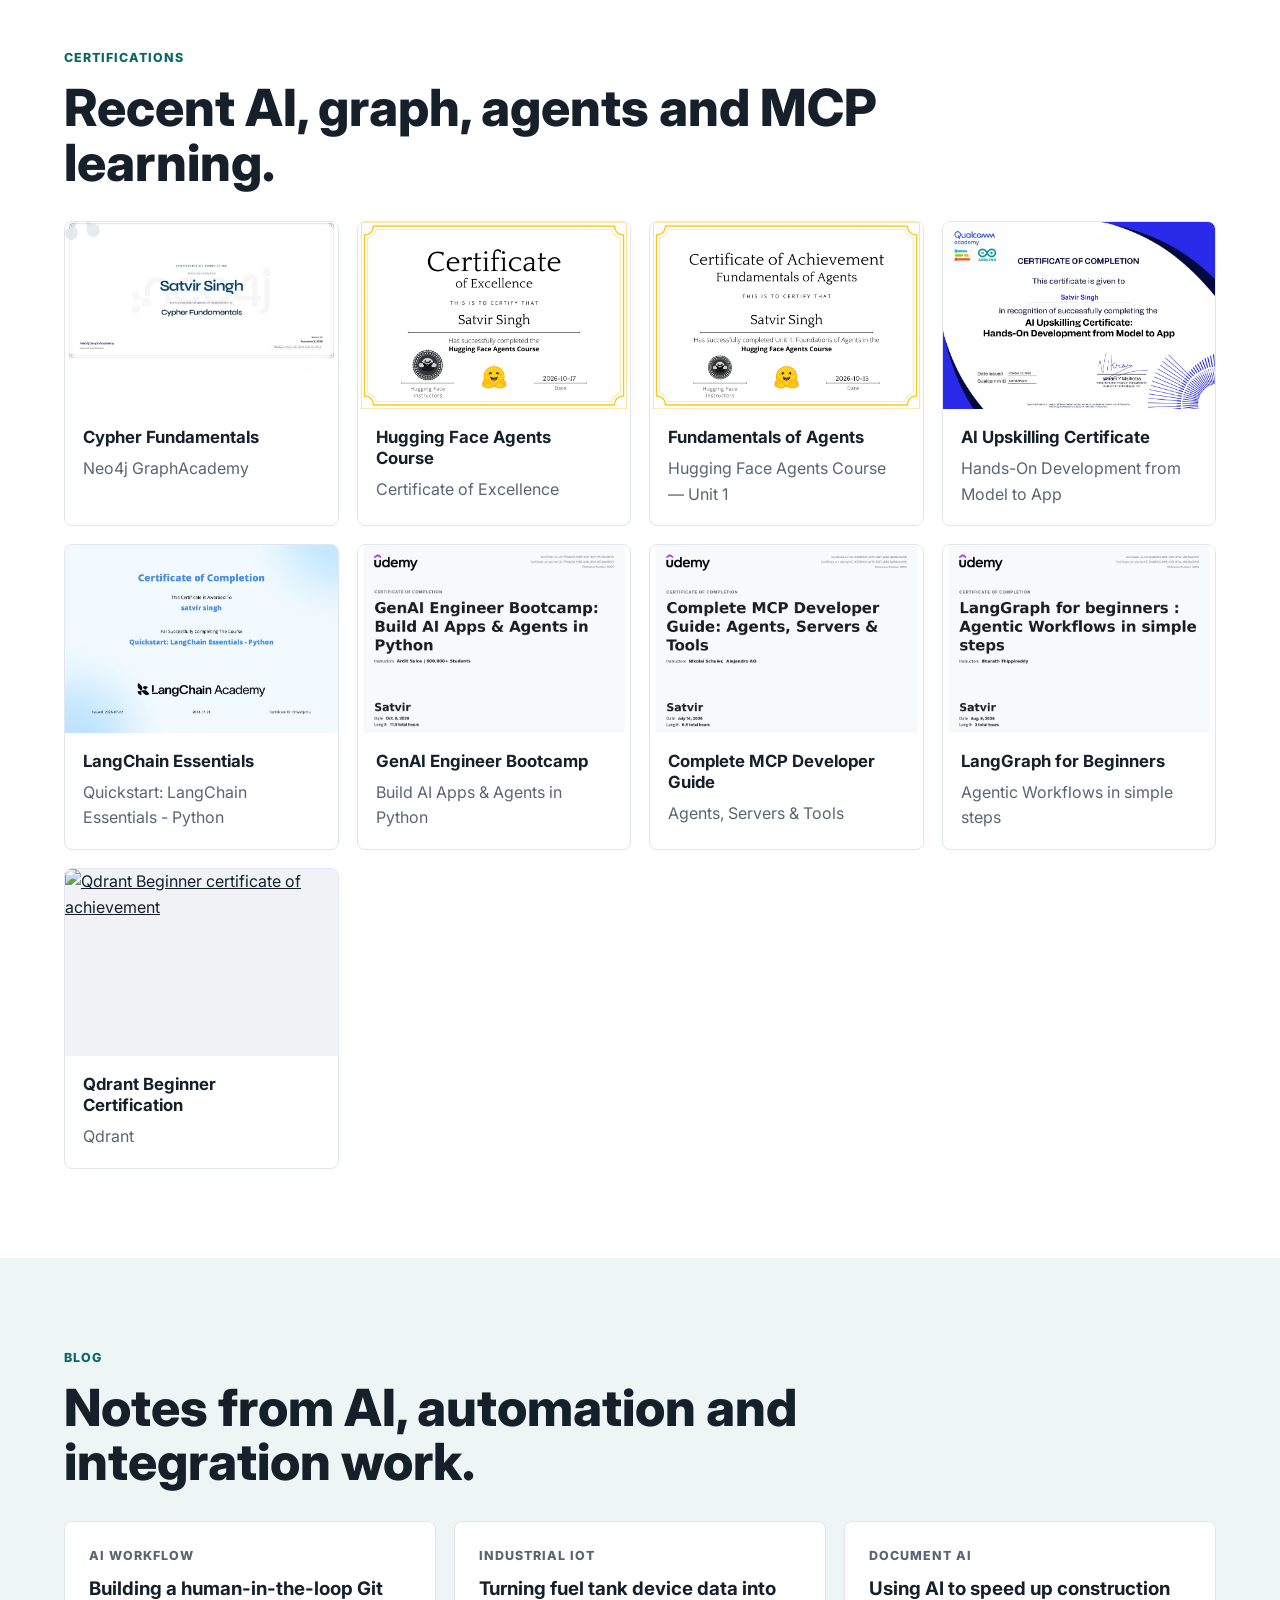
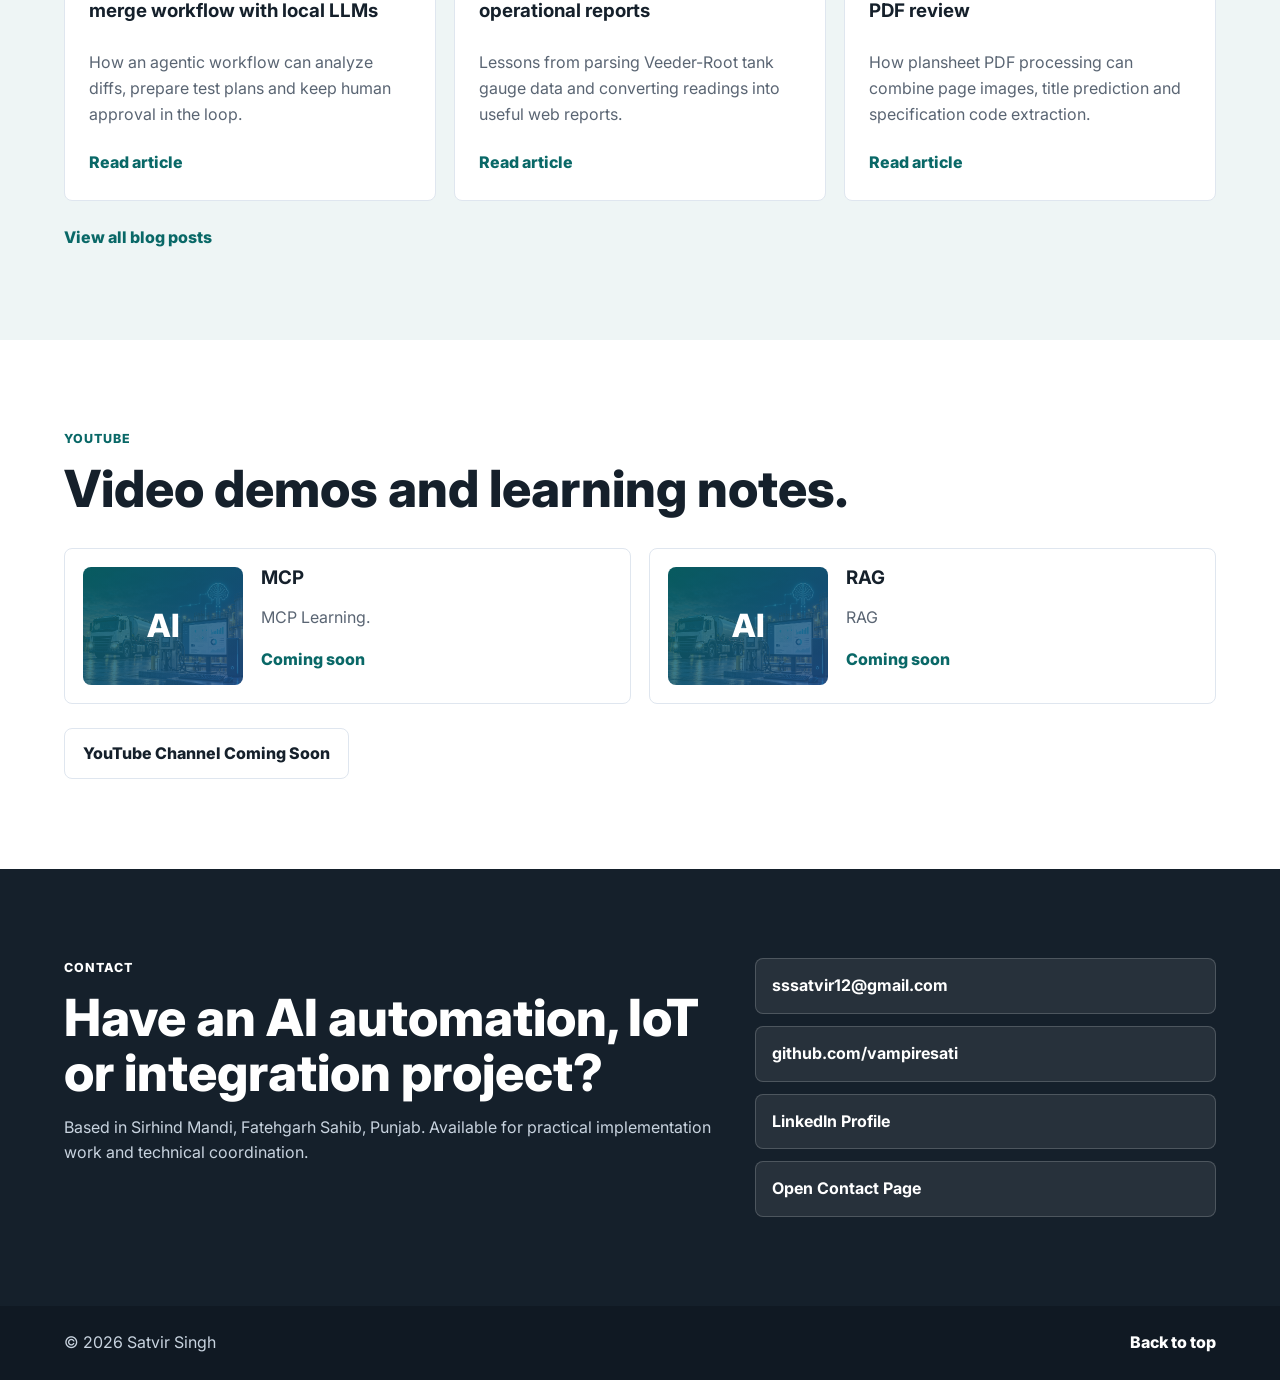
==== commit 2031c9e2: "Add Qdrant Beginner certification to portfolio" ====
--- a/portfolio/index.html
+++ b/portfolio/index.html
@@ -318,6 +318,15 @@
               <p>Agentic Workflows in simple steps</p>
             </div>
           </article>
+          <article class="certificate-card">
+            <a href="../mycertificates/qdrant-beginner-certificate-satvir-singh.pdf" target="_blank" rel="noreferrer">
+              <img src="../mycertificates/qdrant-beginner-certificate-satvir-singh.jpg" alt="Qdrant Beginner certificate of achievement">
+            </a>
+            <div>
+              <h3>Qdrant Beginner Certification</h3>
+              <p>Qdrant</p>
+            </div>
+          </article>
         </div>
       </section>
 
